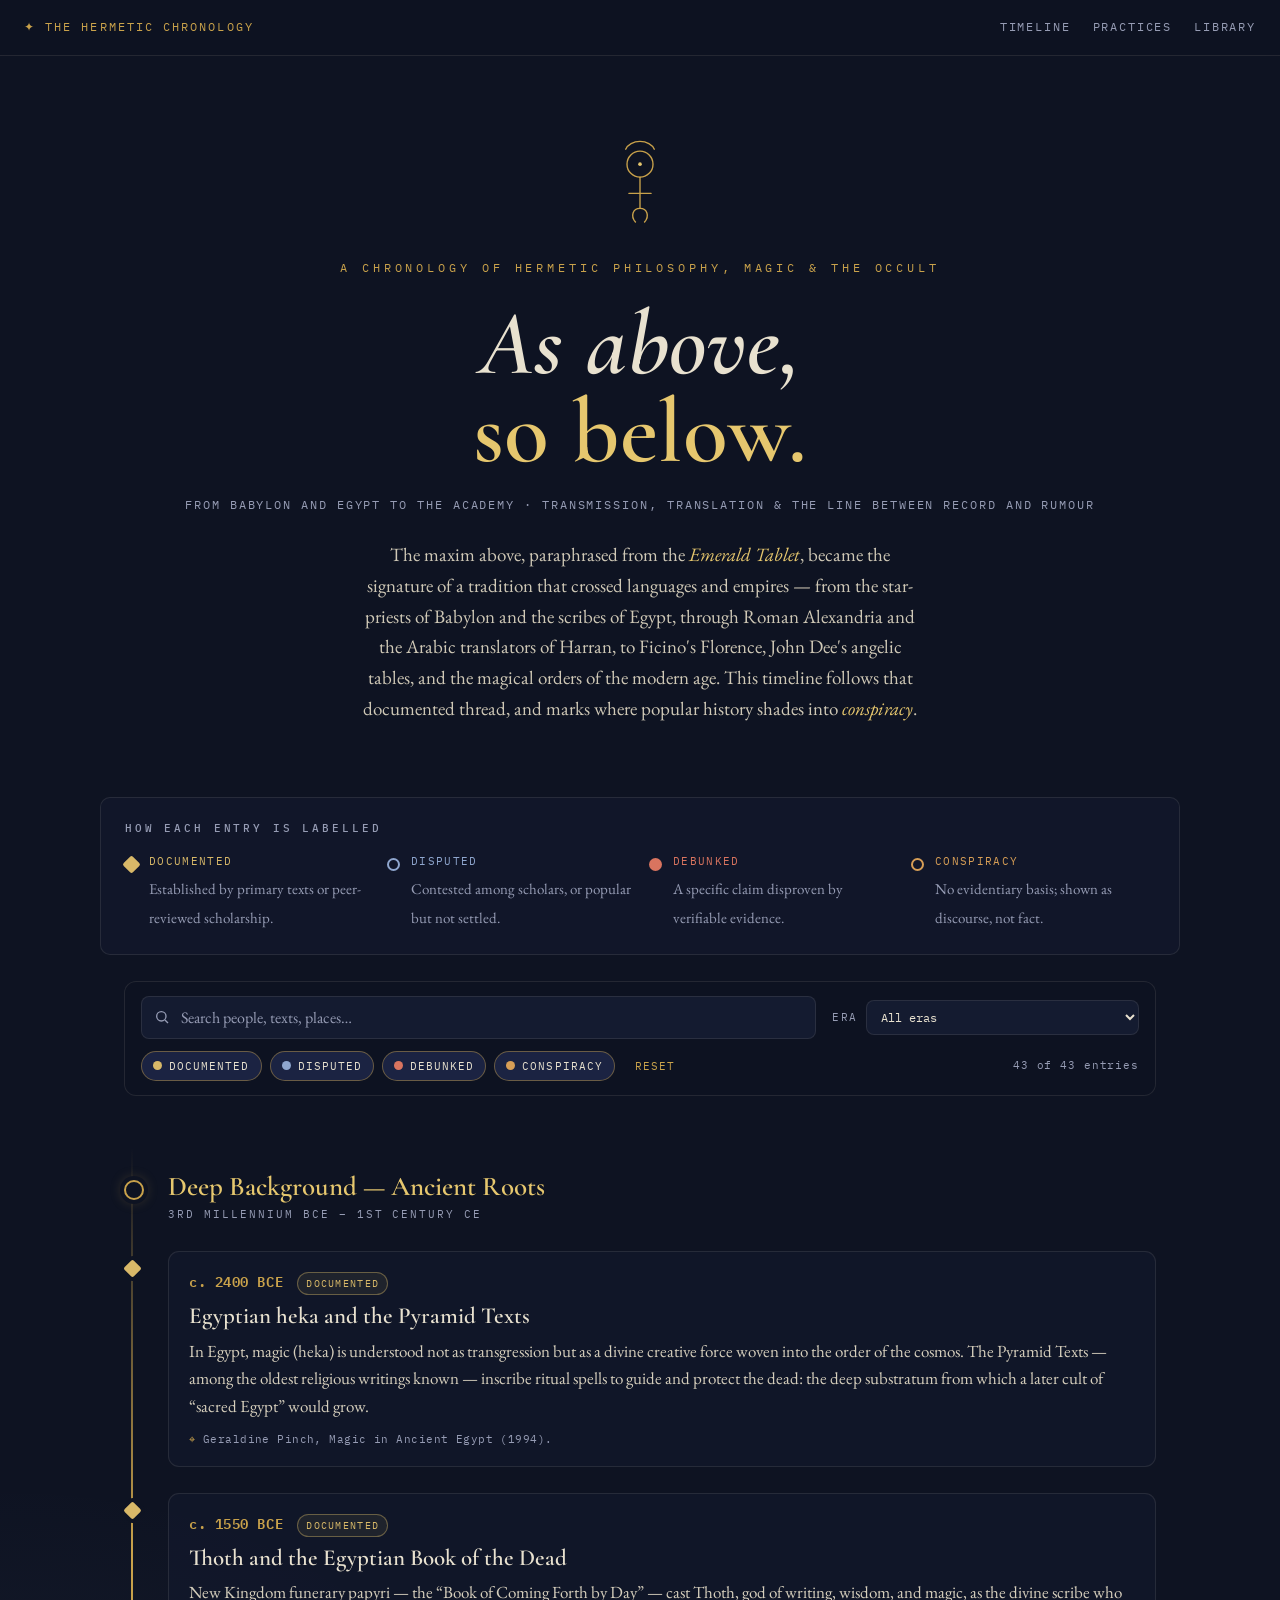
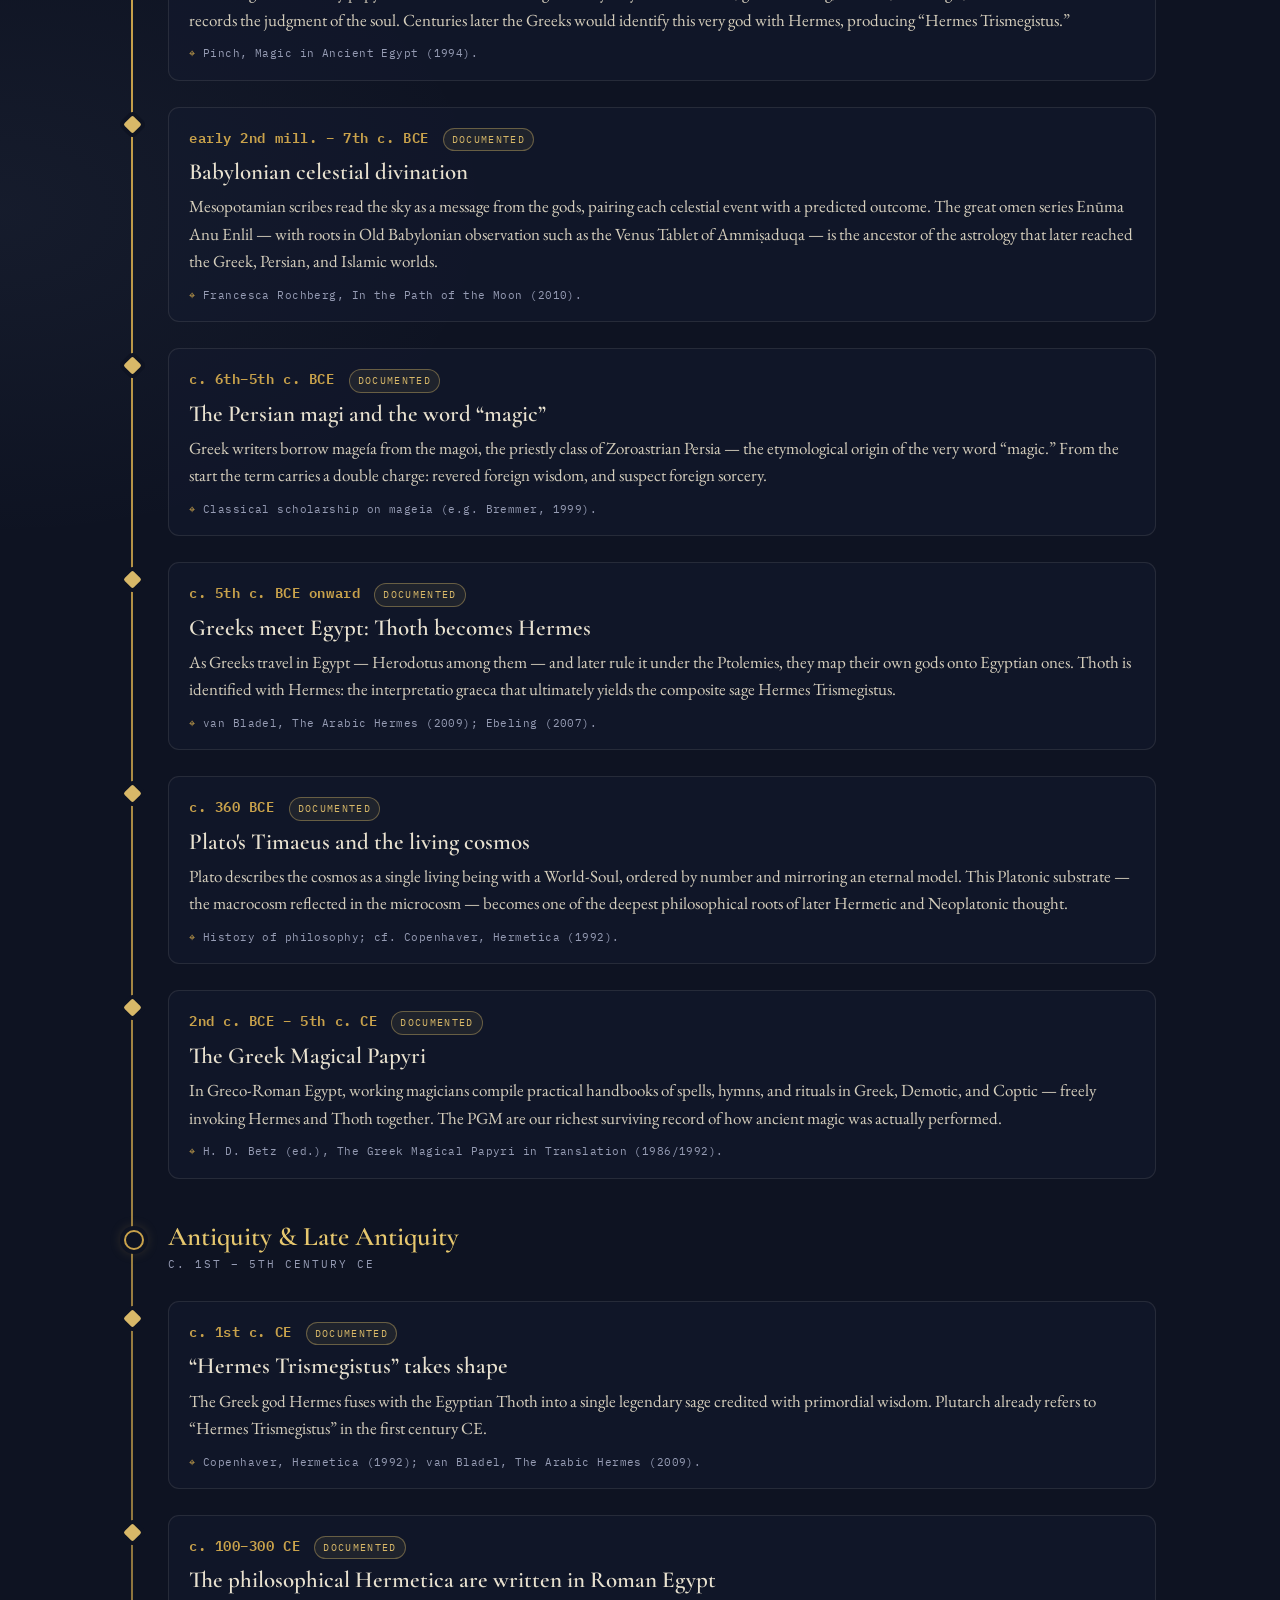
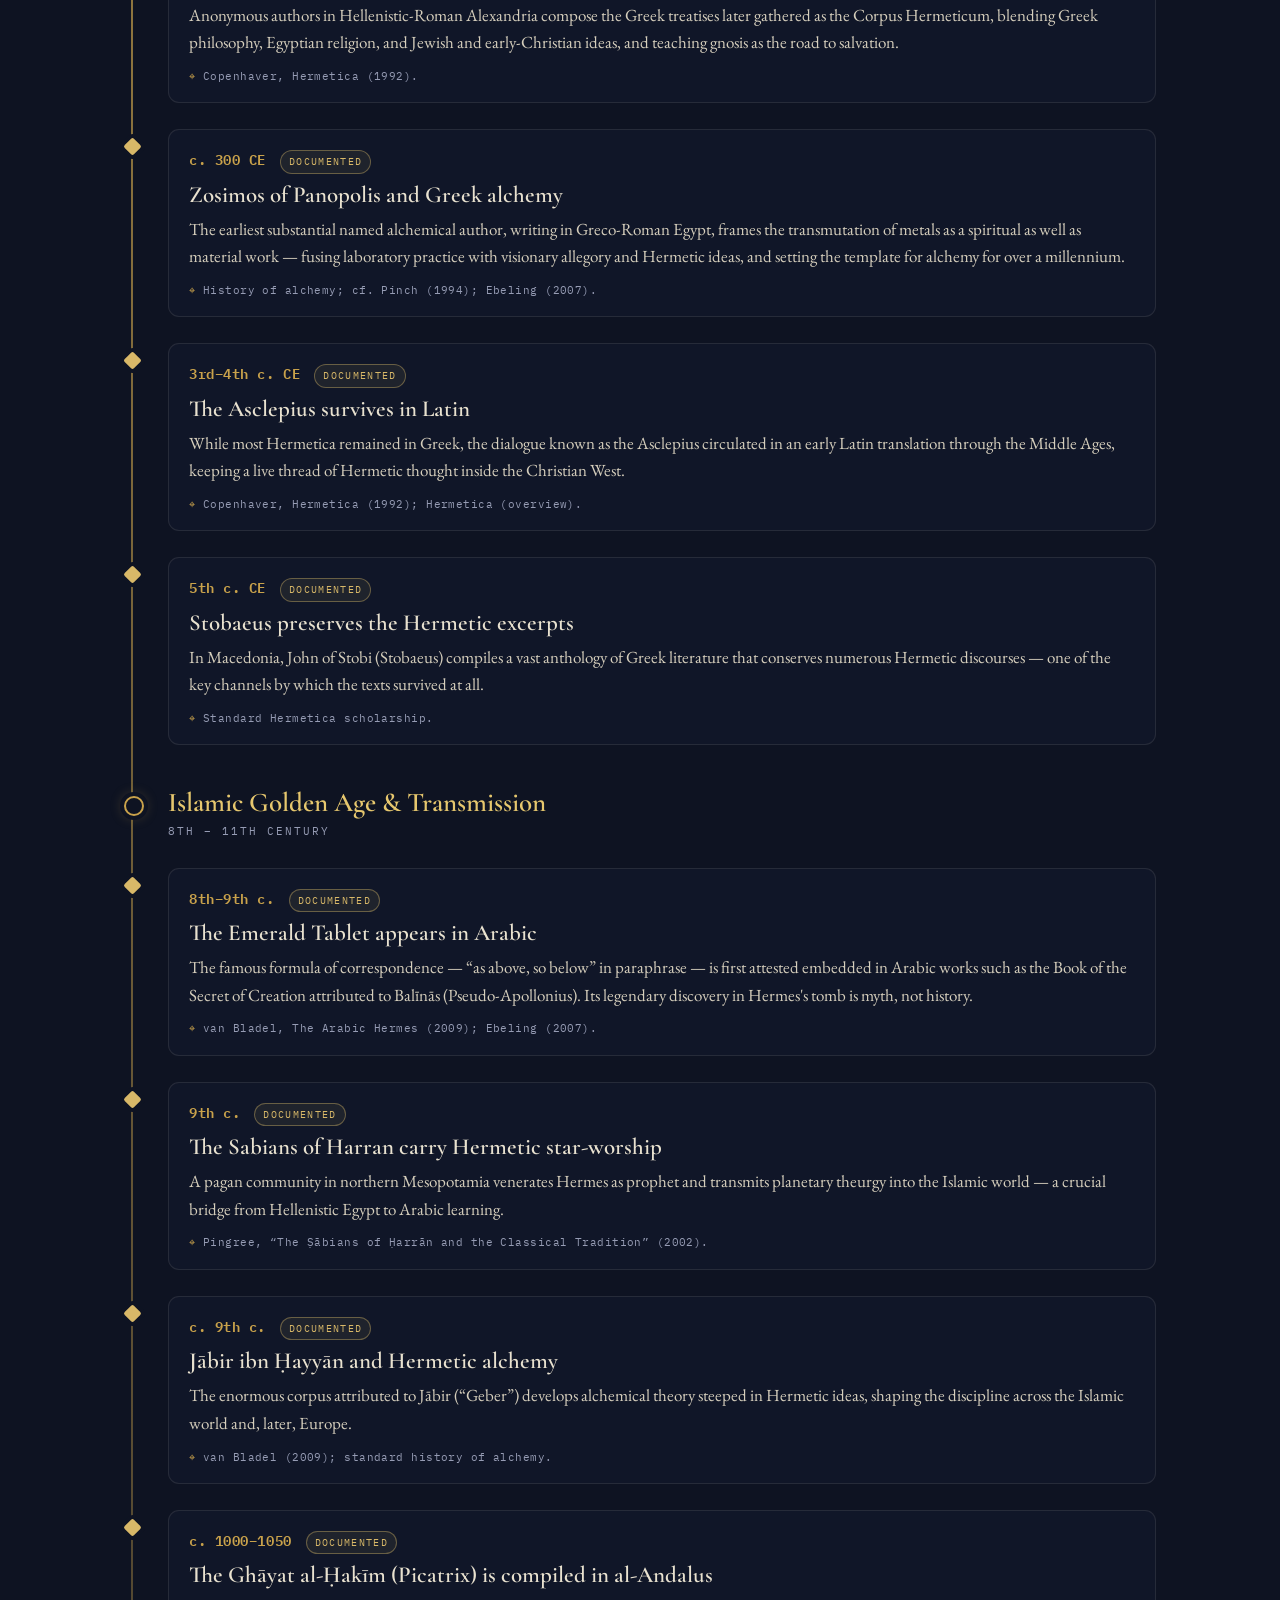
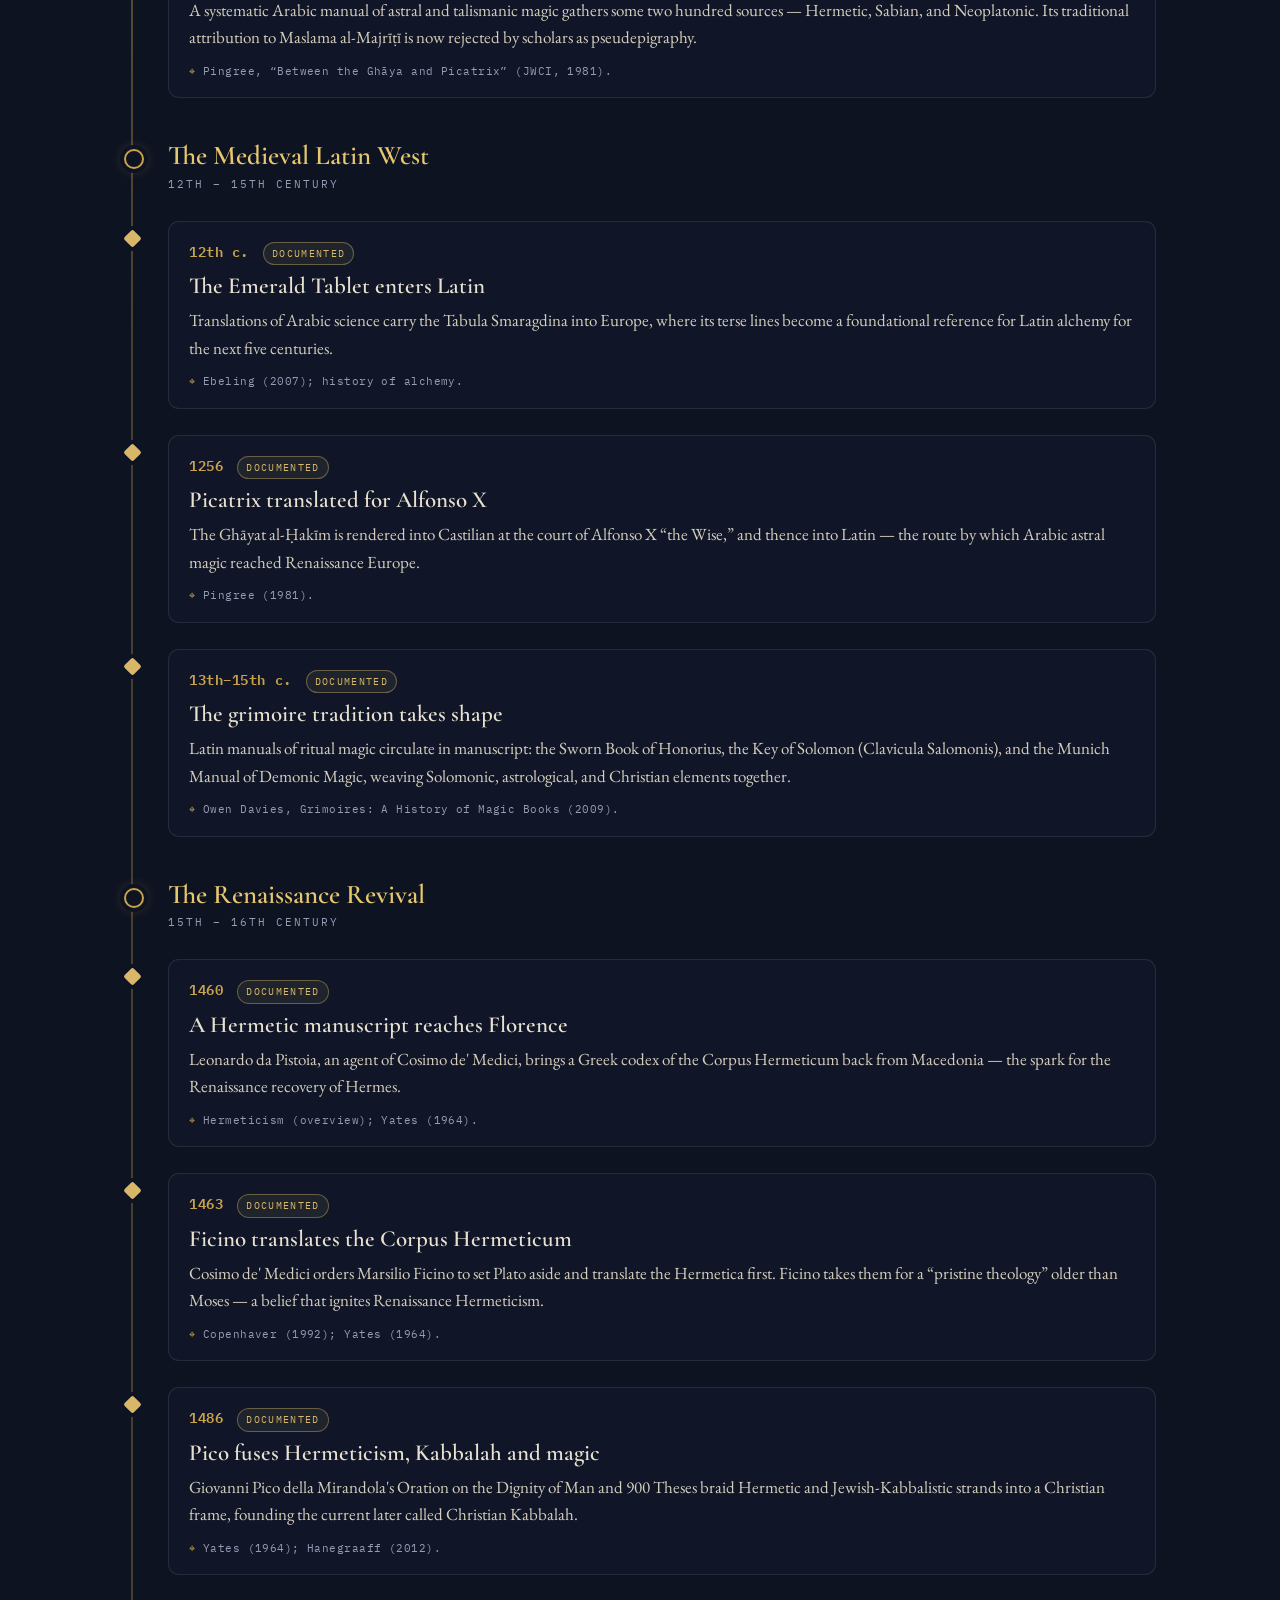
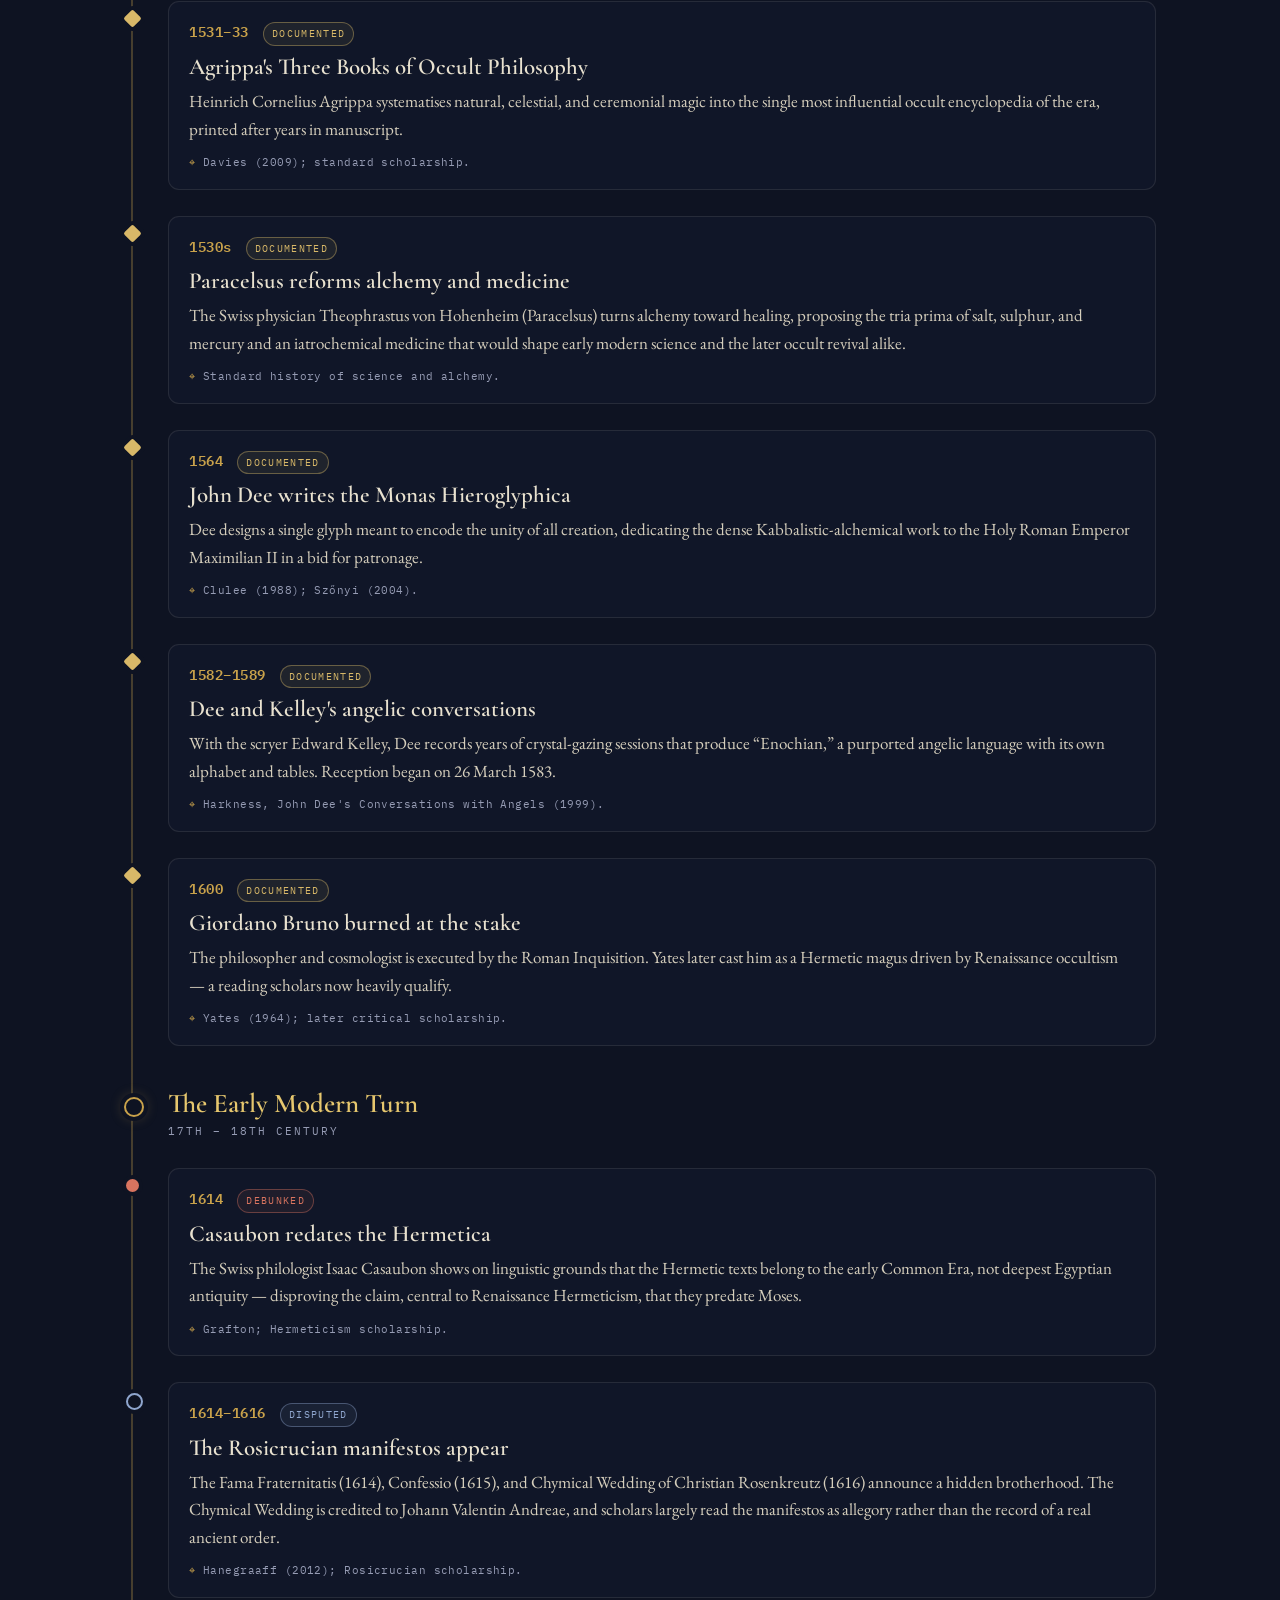
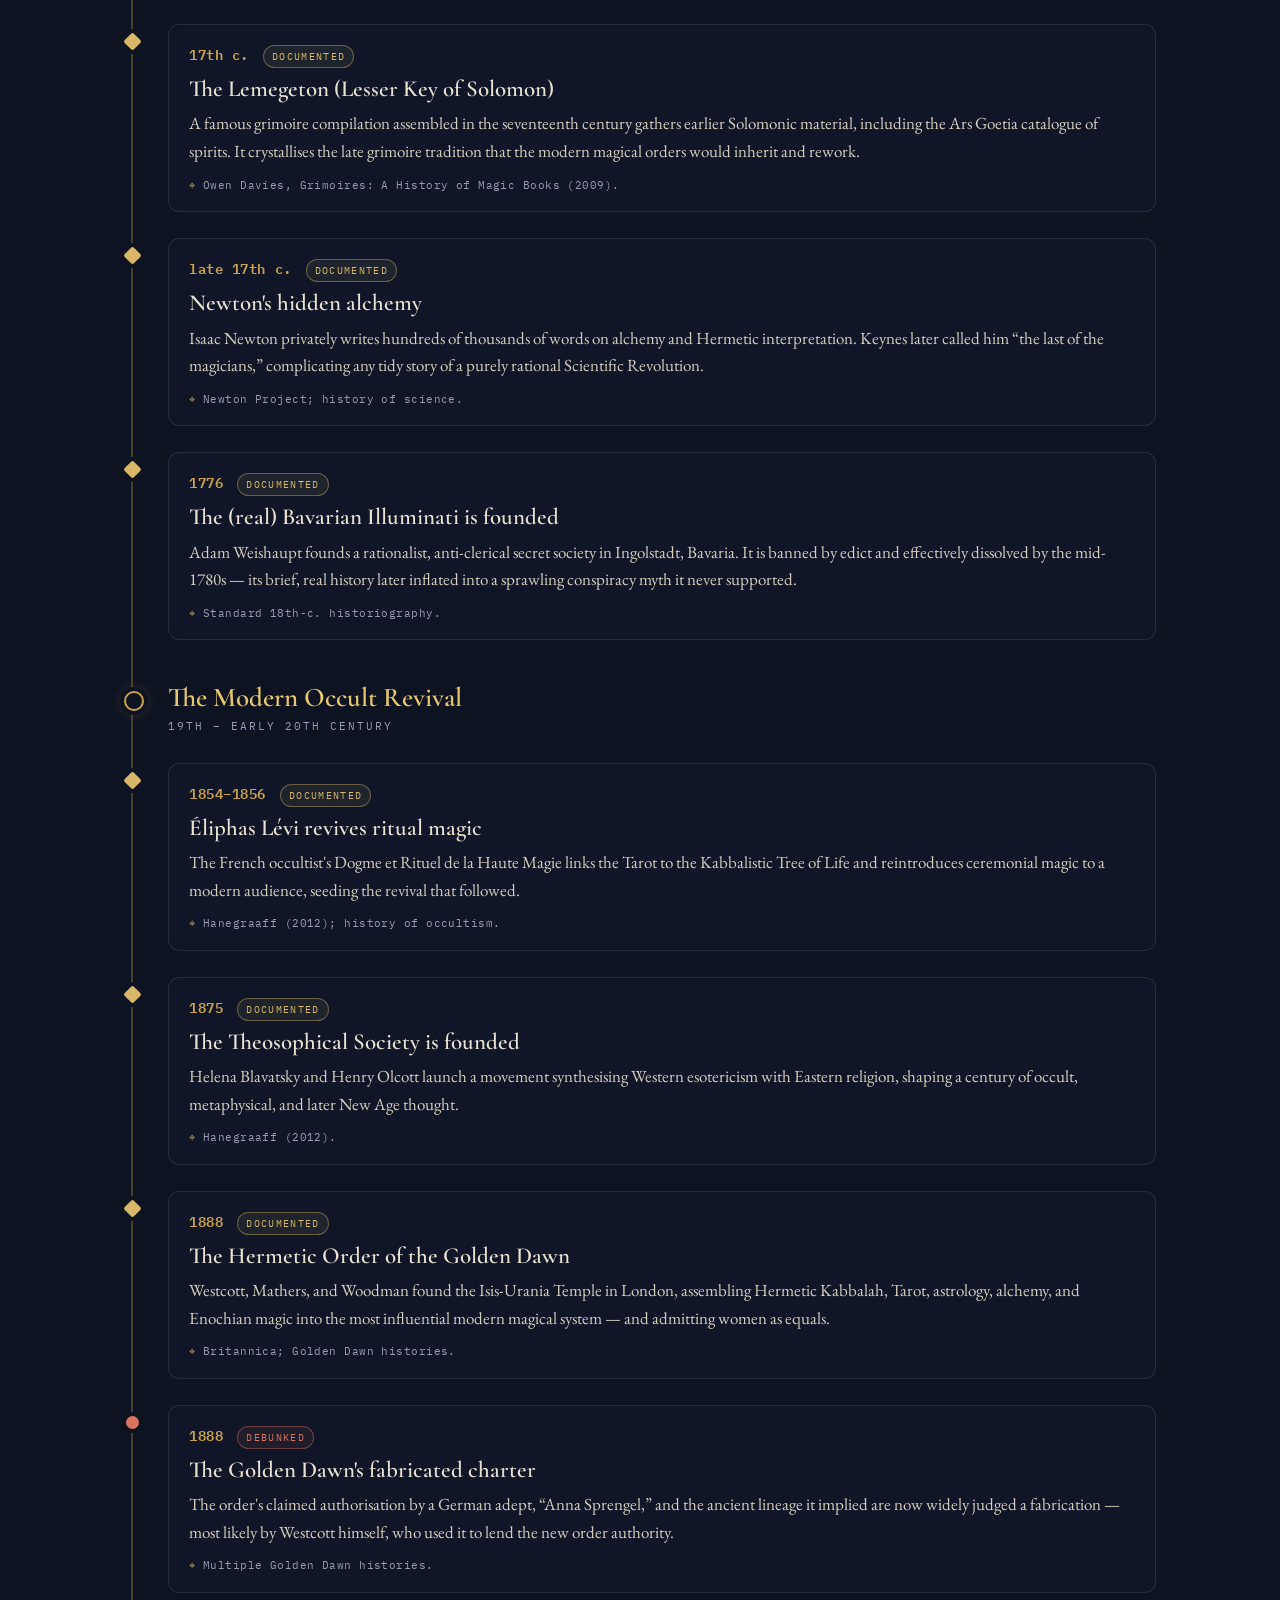
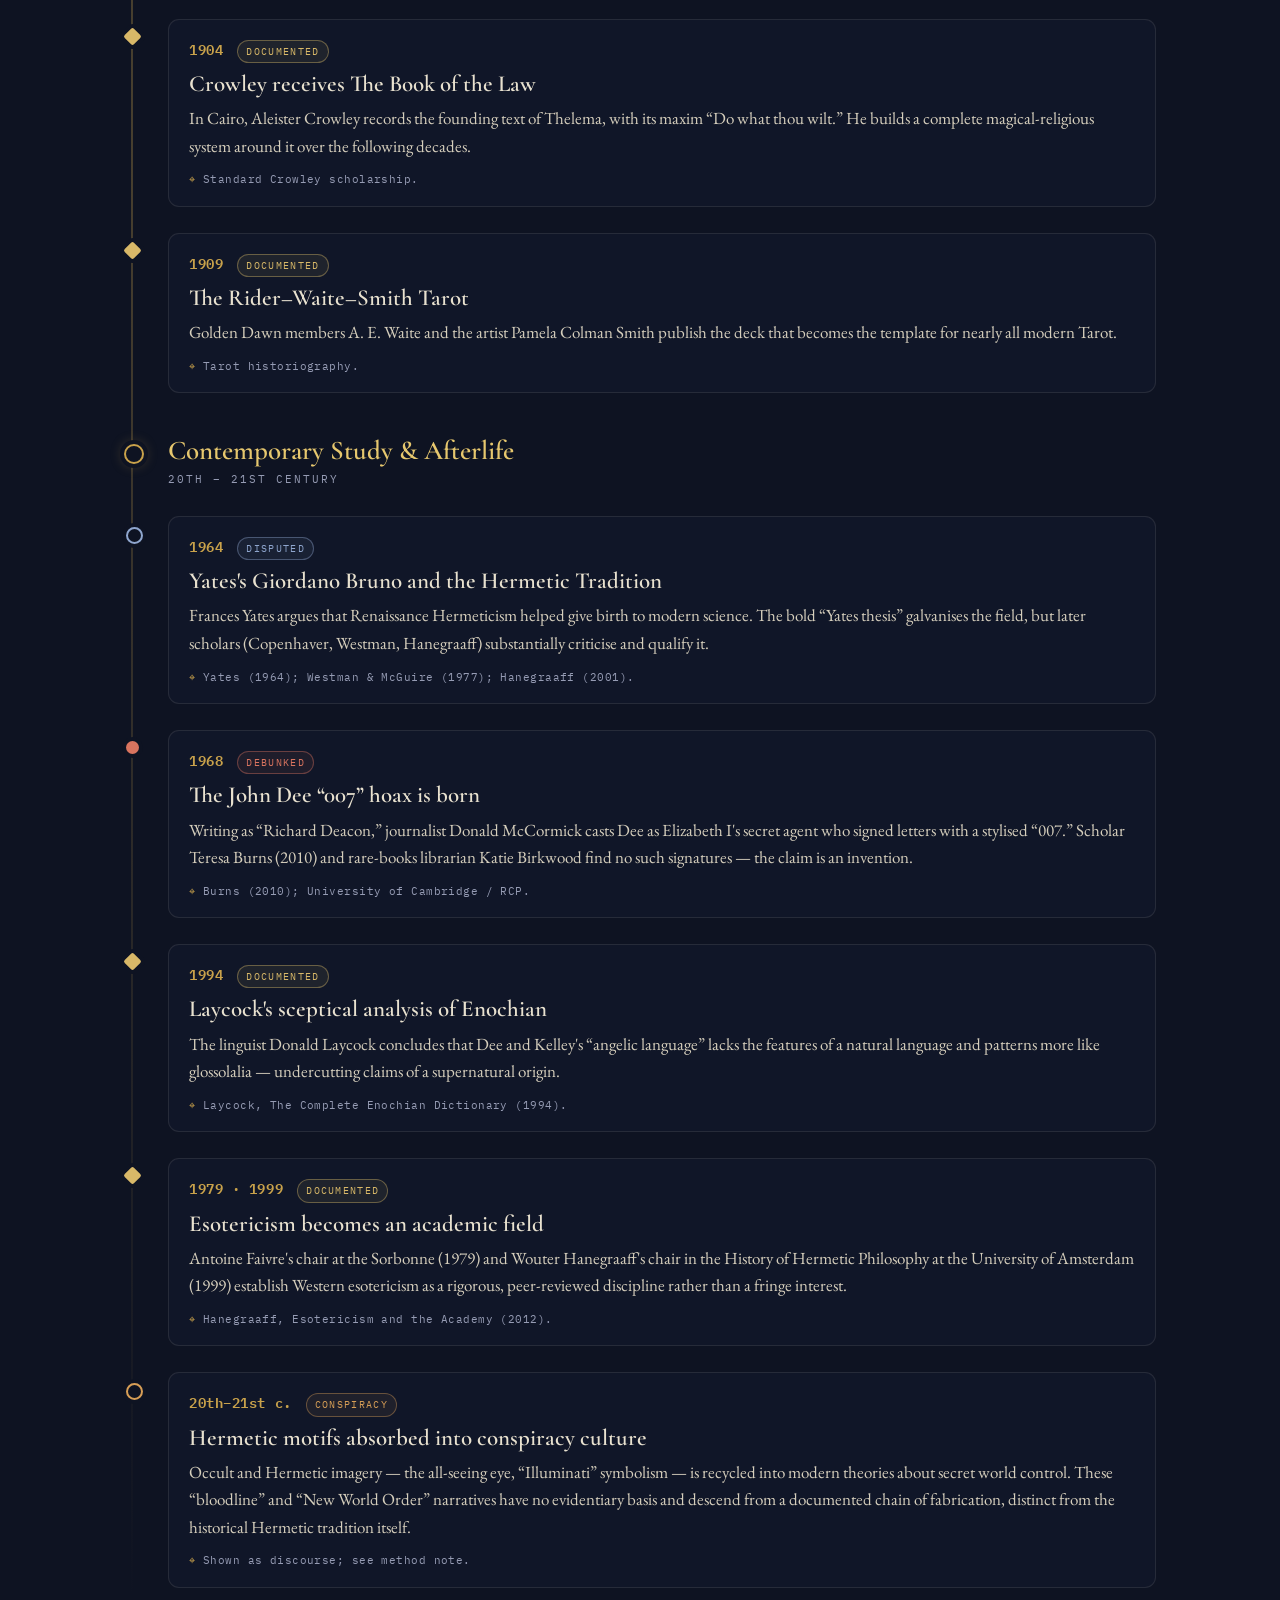
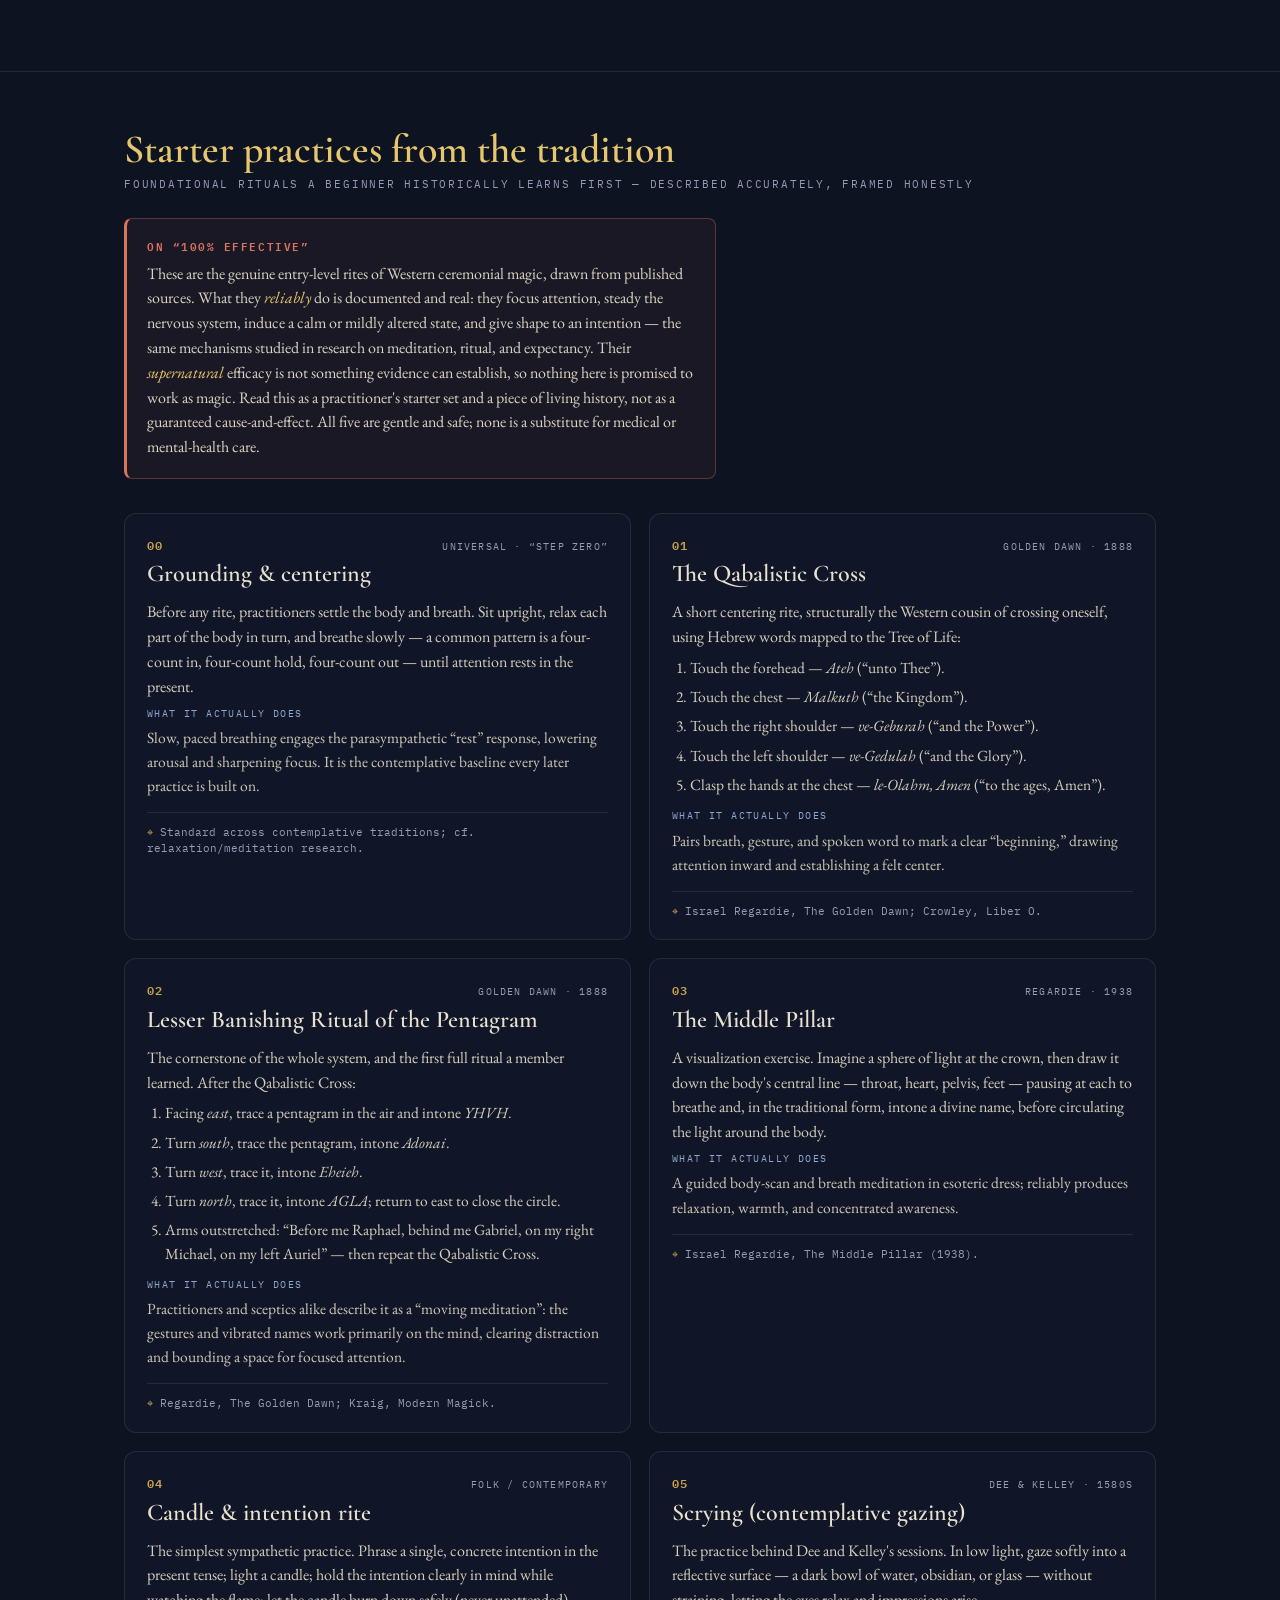
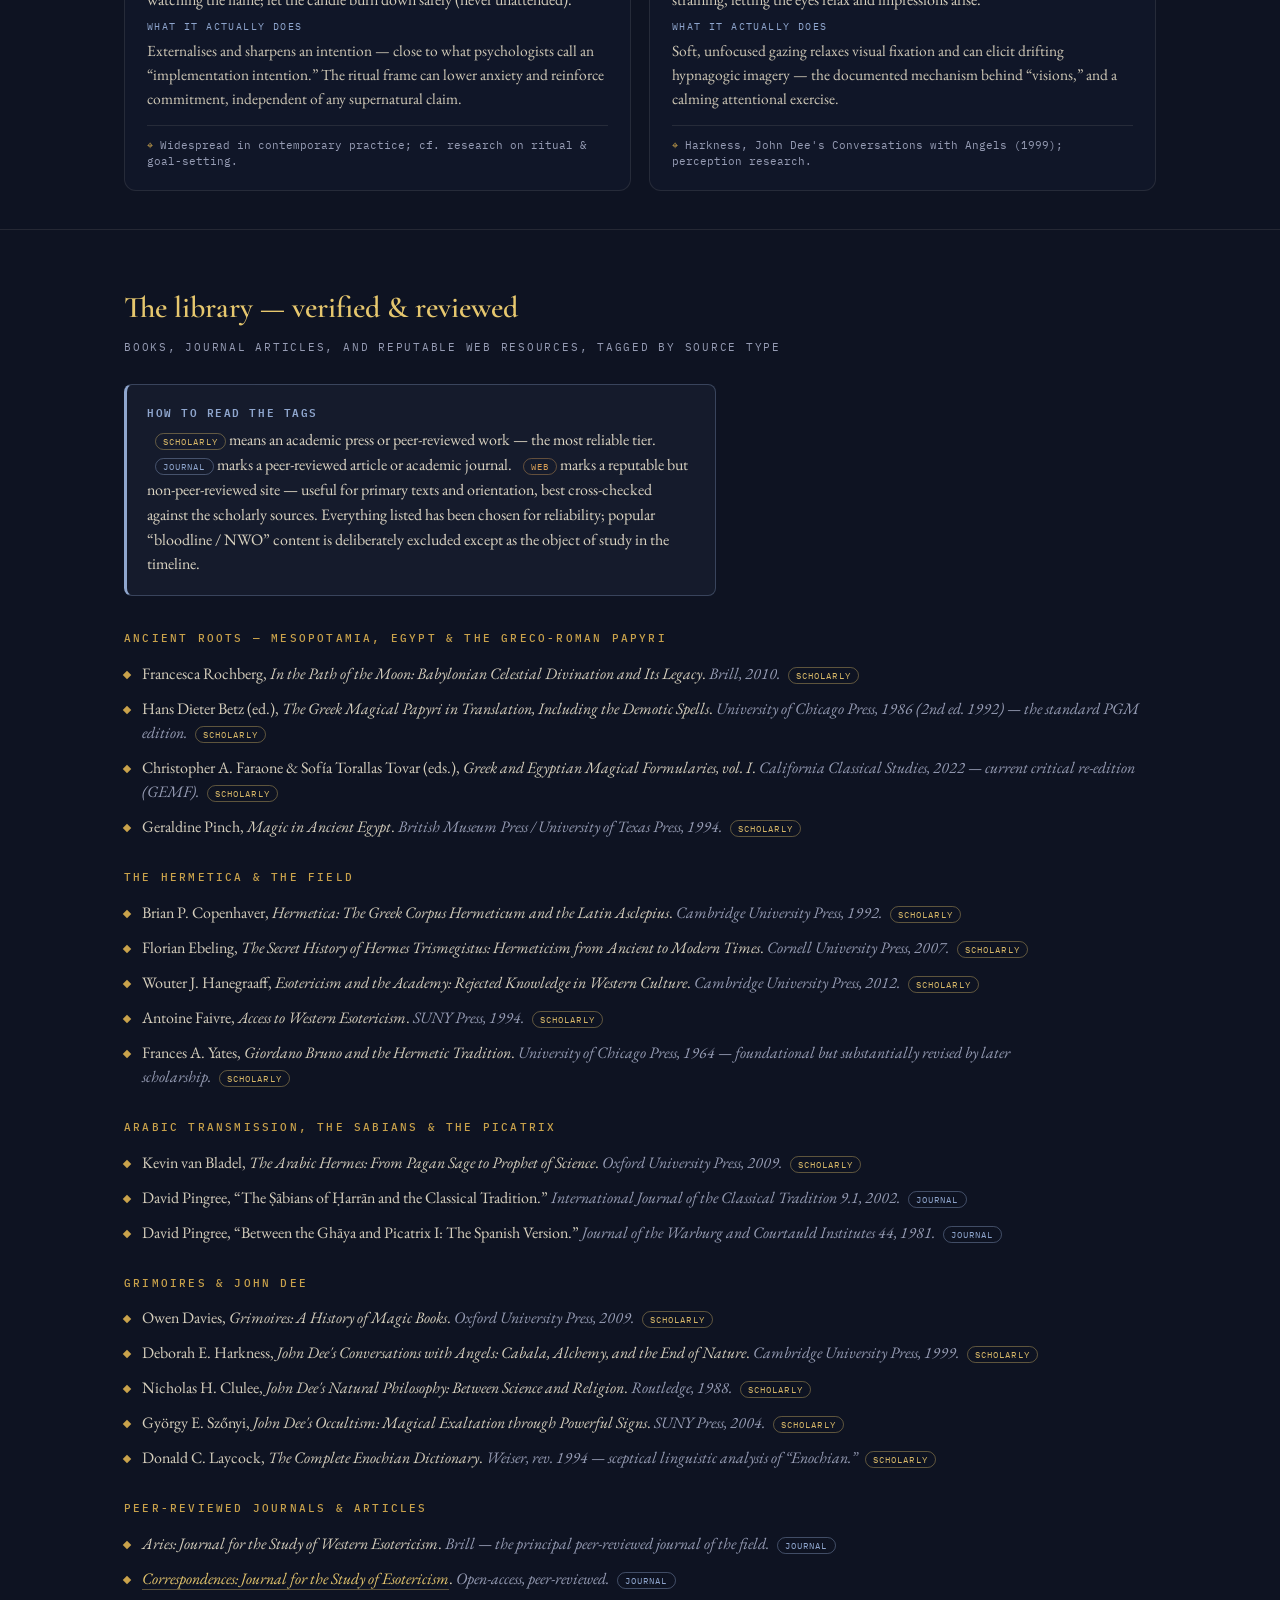
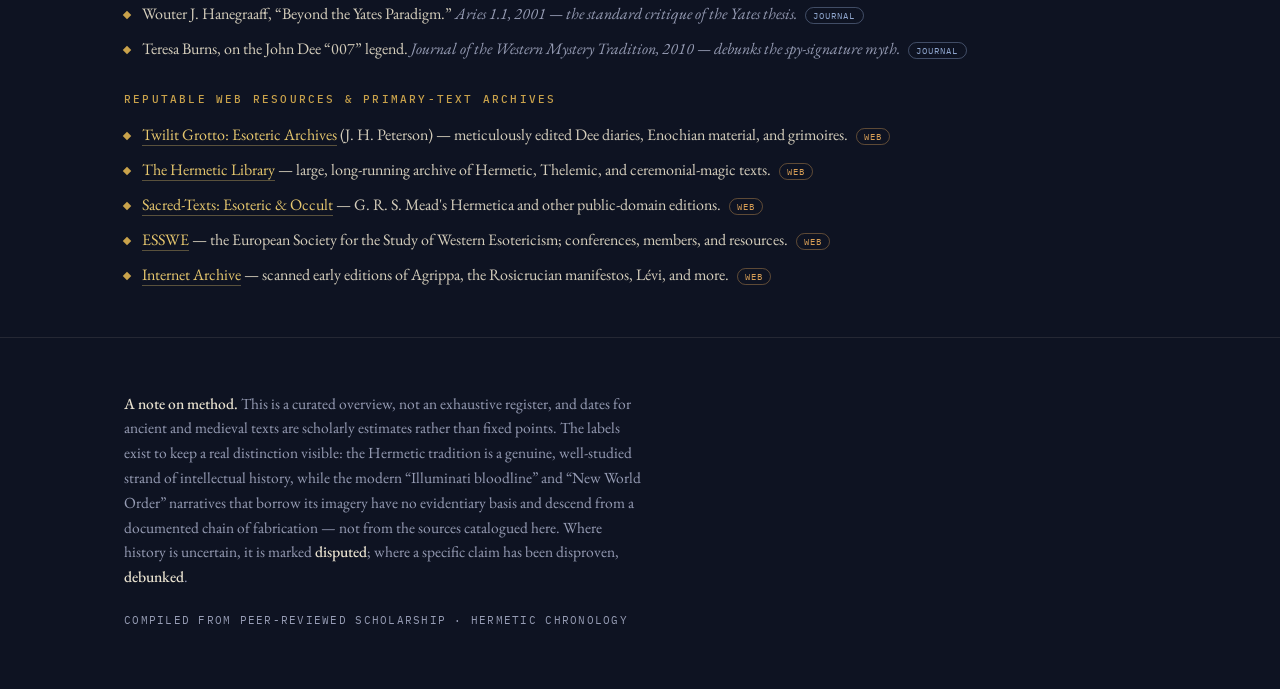
==== index.html @ 6d102859 "Add files via upload" ====
<!DOCTYPE html>
<html lang="en">
<head>
<meta charset="UTF-8" />
<meta name="viewport" content="width=device-width, initial-scale=1.0" />
<title>As Above, So Below — A Chronology of Hermetic Philosophy, Magic &amp; the Occult</title>
<meta name="description" content="A sourced timeline tracing Hermetic philosophy and magic from the Hellenistic Hermetica through Arabic transmission, Renaissance translation, John Dee, the grimoire tradition, and the modern occult revival — with documented history and conspiracy claims clearly labelled." />
<link rel="preconnect" href="https://fonts.googleapis.com" />
<link rel="preconnect" href="https://fonts.gstatic.com" crossorigin />
<link href="https://fonts.googleapis.com/css2?family=Cormorant+Garamond:ital,wght@0,400;0,500;0,600;0,700;1,400;1,500&family=EB+Garamond:ital,wght@0,400;0,500;1,400&family=IBM+Plex+Mono:wght@400;500;600&display=swap" rel="stylesheet" />
<style>
  :root{
    --ink:#0E1322;
    --ink-2:#141B30;
    --ink-3:#1B2342;
    --gold:#C9A24B;
    --gold-bright:#E6C76E;
    --parch:#E8E1CF;
    --muted:#969CB4;
    --line:rgba(201,162,75,.30);
    --rule:rgba(232,225,207,.10);
    /* epistemic status colours */
    --st-doc:#D8B868;   /* documented  — gold */
    --st-disp:#8FA6CE;  /* disputed    — slate blue */
    --st-deb:#D9745F;   /* debunked    — rubric red */
    --st-con:#D79E56;   /* conspiracy  — amber/ember */
    --maxw:1080px;
    --serif:"EB Garamond",Georgia,"Times New Roman",serif;
    --display:"Cormorant Garamond",Georgia,serif;
    --mono:"IBM Plex Mono",ui-monospace,"SF Mono",Menlo,monospace;
  }

  *{box-sizing:border-box;}
  html{scroll-behavior:smooth;}
  body{
    margin:0;
    background:
      radial-gradient(1200px 700px at 78% -8%, rgba(201,162,75,.07), transparent 60%),
      radial-gradient(900px 600px at 0% 12%, rgba(143,166,206,.06), transparent 55%),
      var(--ink);
    color:var(--parch);
    font-family:var(--serif);
    font-size:18px;
    line-height:1.62;
    -webkit-font-smoothing:antialiased;
  }
  a{color:var(--gold-bright);text-decoration:none;border-bottom:1px solid rgba(230,199,110,.35);}
  a:hover{border-bottom-color:var(--gold-bright);}
  :focus-visible{outline:2px solid var(--gold-bright);outline-offset:3px;border-radius:2px;}

  .wrap{max-width:var(--maxw);margin:0 auto;padding:0 24px;}

  /* ---------- top bar ---------- */
  .topbar{
    display:flex;justify-content:space-between;align-items:center;gap:16px;
    padding:18px 24px;border-bottom:1px solid var(--rule);
    font-family:var(--mono);font-size:11.5px;letter-spacing:.18em;text-transform:uppercase;color:var(--muted);
    position:sticky;top:0;z-index:30;
    background:rgba(14,19,34,.82);backdrop-filter:blur(8px);
  }
  .topbar .brand{color:var(--gold);}
  .topnav{display:flex;gap:22px;}
  .topnav a{color:var(--muted);border-bottom:none;letter-spacing:.16em;transition:color .15s ease;}
  .topnav a:hover{color:var(--gold-bright);}

  /* ---------- hero ---------- */
  .hero{padding:62px 0 30px;text-align:center;}
  .emblem{width:78px;height:auto;display:block;margin:0 auto 26px;}
  .emblem path,.emblem line,.emblem circle{stroke:var(--gold);stroke-width:2.1;fill:none;stroke-linecap:round;stroke-linejoin:round;}
  .emblem .dot{fill:var(--gold-bright);stroke:none;}
  .eyebrow{
    font-family:var(--mono);font-size:11.5px;letter-spacing:.34em;text-transform:uppercase;
    color:var(--gold);margin-bottom:22px;
  }
  .maxim{
    font-family:var(--display);font-weight:600;font-style:italic;
    font-size:clamp(44px,9vw,92px);line-height:.96;letter-spacing:.005em;
    margin:0 0 8px;color:var(--parch);
  }
  .maxim .b{display:block;color:var(--gold-bright);font-style:normal;}
  .hero-sub{
    font-family:var(--mono);font-size:12px;letter-spacing:.16em;text-transform:uppercase;
    color:var(--muted);margin:18px 0 26px;
  }
  .lede{max-width:62ch;margin:0 auto;color:#CFC8B6;font-size:19px;}
  .lede em{color:var(--gold-bright);font-style:italic;}

  /* ---------- legend ---------- */
  .legend{
    max-width:var(--maxw);margin:42px auto 0;padding:22px 24px;
    border:1px solid var(--rule);border-radius:10px;background:rgba(20,27,48,.5);
  }
  .legend h2{
    font-family:var(--mono);font-size:11px;letter-spacing:.26em;text-transform:uppercase;
    color:var(--muted);margin:0 0 16px;font-weight:500;
  }
  .legend-grid{display:grid;grid-template-columns:repeat(4,1fr);gap:18px;}
  .leg-item{display:flex;gap:11px;align-items:flex-start;}
  .leg-mark{width:13px;height:13px;border-radius:50%;flex:0 0 auto;margin-top:5px;}
  .leg-mark.doc{background:var(--st-doc);transform:rotate(45deg);border-radius:2px;}
  .leg-mark.disp{background:transparent;border:2px solid var(--st-disp);}
  .leg-mark.deb{background:var(--st-deb);}
  .leg-mark.con{background:transparent;border:2px solid var(--st-con);position:relative;}
  .leg-name{font-family:var(--mono);font-size:11px;letter-spacing:.12em;text-transform:uppercase;display:block;margin-bottom:2px;}
  .leg-name.doc{color:var(--st-doc);}
  .leg-name.disp{color:var(--st-disp);}
  .leg-name.deb{color:var(--st-deb);}
  .leg-name.con{color:var(--st-con);}
  .leg-desc{font-size:15px;color:var(--muted);line-height:1.45;}

  /* ---------- controls ---------- */
  .controls{
    max-width:var(--maxw);margin:26px auto 0;padding:0 24px;
    display:flex;flex-wrap:wrap;gap:14px 20px;align-items:center;
    position:sticky;top:55px;z-index:20;
  }
  .controls-inner{
    width:100%;display:flex;flex-wrap:wrap;gap:12px 16px;align-items:center;
    background:rgba(14,19,34,.9);backdrop-filter:blur(8px);
    border:1px solid var(--rule);border-radius:12px;padding:14px 16px;
  }
  .search{
    flex:1 1 240px;display:flex;align-items:center;gap:9px;
    background:var(--ink-2);border:1px solid var(--rule);border-radius:8px;padding:9px 12px;
  }
  .search svg{flex:0 0 auto;stroke:var(--muted);}
  .search input{
    flex:1;background:transparent;border:none;color:var(--parch);
    font-family:var(--serif);font-size:16px;outline:none;
  }
  .search input::placeholder{color:var(--muted);}
  .field{display:flex;align-items:center;gap:8px;}
  .field label{font-family:var(--mono);font-size:10.5px;letter-spacing:.16em;text-transform:uppercase;color:var(--muted);}
  select{
    font-family:var(--mono);font-size:12px;color:var(--parch);background:var(--ink-2);
    border:1px solid var(--rule);border-radius:8px;padding:8px 10px;cursor:pointer;
  }
  .chips{display:flex;flex-wrap:wrap;gap:8px;}
  .chip{
    font-family:var(--mono);font-size:10.5px;letter-spacing:.1em;text-transform:uppercase;
    background:var(--ink-2);border:1px solid var(--rule);color:var(--muted);
    padding:7px 11px;border-radius:999px;cursor:pointer;transition:all .15s ease;
    display:inline-flex;align-items:center;gap:7px;
  }
  .chip .swatch{width:9px;height:9px;border-radius:50%;}
  .chip[data-k="documented"] .swatch{background:var(--st-doc);}
  .chip[data-k="disputed"] .swatch{background:var(--st-disp);}
  .chip[data-k="debunked"] .swatch{background:var(--st-deb);}
  .chip[data-k="conspiracy"] .swatch{background:var(--st-con);}
  .chip.off{opacity:.4;}
  .chip[aria-pressed="true"]{border-color:rgba(201,162,75,.45);color:var(--parch);background:var(--ink-3);}
  .reset{
    font-family:var(--mono);font-size:11px;letter-spacing:.1em;text-transform:uppercase;
    color:var(--gold);background:none;border:none;cursor:pointer;padding:6px 4px;
  }
  .reset:hover{color:var(--gold-bright);}
  .count{font-family:var(--mono);font-size:11px;letter-spacing:.08em;color:var(--muted);margin-left:auto;}

  /* ---------- timeline ---------- */
  .timeline{position:relative;max-width:var(--maxw);margin:38px auto 0;padding:8px 24px 40px;}
  .tl-inner{position:relative;}
  .tl-inner::before{
    content:"";position:absolute;left:7px;top:6px;bottom:0;width:2px;
    background:linear-gradient(180deg,transparent,var(--gold) 4%,var(--line) 40%,var(--line) 86%,transparent);
  }

  .era{position:relative;padding:30px 0 14px 44px;}
  .era::before{
    content:"";position:absolute;left:0;top:38px;width:16px;height:16px;border-radius:50%;
    background:var(--ink);border:2px solid var(--gold);box-shadow:0 0 0 4px var(--ink),0 0 14px rgba(201,162,75,.4);
  }
  .era-name{font-family:var(--display);font-weight:600;font-size:27px;color:var(--gold-bright);line-height:1.1;margin:0;}
  .era-range{font-family:var(--mono);font-size:11px;letter-spacing:.18em;text-transform:uppercase;color:var(--muted);margin-top:5px;}

  .entry{position:relative;padding:13px 0 13px 44px;}
  .entry::before{
    content:"";position:absolute;left:2px;top:24px;width:13px;height:13px;border-radius:50%;
    background:var(--muted);box-shadow:0 0 0 4px var(--ink);transition:transform .18s ease;
  }
  .entry[data-k="documented"]::before{background:var(--st-doc);transform:rotate(45deg);border-radius:2px;left:2px;}
  .entry[data-k="disputed"]::before{background:var(--ink);border:2px solid var(--st-disp);}
  .entry[data-k="debunked"]::before{background:var(--st-deb);}
  .entry[data-k="conspiracy"]::before{background:var(--ink);border:2px solid var(--st-con);}
  .entry:hover::before{transform:scale(1.35);}
  .entry[data-k="documented"]:hover::before{transform:rotate(45deg) scale(1.3);}

  .card{
    border:1px solid var(--rule);border-radius:11px;background:rgba(20,27,48,.46);
    padding:18px 20px;transition:border-color .2s ease,background .2s ease,transform .2s ease;
  }
  .entry:hover .card{border-color:rgba(201,162,75,.34);background:rgba(27,35,66,.6);}
  .card-head{display:flex;align-items:baseline;gap:14px;flex-wrap:wrap;margin-bottom:8px;}
  .yr{font-family:var(--mono);font-weight:600;font-size:14px;letter-spacing:.04em;color:var(--gold);white-space:nowrap;}
  .tag{
    font-family:var(--mono);font-size:9.5px;letter-spacing:.14em;text-transform:uppercase;
    padding:3px 8px;border-radius:999px;border:1px solid;
  }
  .tag.doc{color:var(--st-doc);border-color:rgba(216,184,104,.4);background:rgba(216,184,104,.08);}
  .tag.disp{color:var(--st-disp);border-color:rgba(143,166,206,.4);background:rgba(143,166,206,.08);}
  .tag.deb{color:var(--st-deb);border-color:rgba(217,116,95,.4);background:rgba(217,116,95,.08);}
  .tag.con{color:var(--st-con);border-color:rgba(215,158,86,.4);background:rgba(215,158,86,.08);}
  .card h3{font-family:var(--display);font-weight:600;font-size:23px;line-height:1.18;margin:0 0 7px;color:var(--parch);}
  .card p{margin:0 0 11px;font-size:17px;color:#D5CEBC;}
  .src{font-family:var(--mono);font-size:11px;letter-spacing:.04em;color:var(--muted);line-height:1.5;}
  .src::before{content:"⌖ ";color:var(--gold);}

  .empty{padding:46px 44px;color:var(--muted);font-size:17px;}
  .empty b{color:var(--parch);font-weight:500;}

  /* reveal animation (only when JS present & motion allowed) */
  .js .entry,.js .era{opacity:0;transform:translateY(14px);transition:opacity .55s ease,transform .55s ease;}
  .js .entry.in-view,.js .era.in-view{opacity:1;transform:none;}

  /* ---------- practices ---------- */
  .practices{border-top:1px solid var(--rule);margin-top:30px;padding:56px 0 8px;}
  .sec-head h2{font-family:var(--display);font-weight:600;font-size:clamp(30px,5vw,40px);color:var(--gold-bright);margin:0 0 6px;line-height:1.05;}
  .sec-head .sub{font-family:var(--mono);font-size:11px;letter-spacing:.16em;text-transform:uppercase;color:var(--muted);margin-bottom:24px;}
  .callout{
    border:1px solid rgba(217,116,95,.35);border-left:3px solid var(--st-deb);
    background:rgba(217,116,95,.06);border-radius:8px;padding:18px 20px;margin:0 0 34px;
    font-size:16px;color:#DAD3C1;line-height:1.55;max-width:74ch;
  }
  .callout b{font-family:var(--mono);font-size:11px;letter-spacing:.14em;text-transform:uppercase;color:var(--st-deb);display:block;margin-bottom:8px;font-weight:600;}
  .callout em{color:var(--gold-bright);font-style:italic;}
  .practice-grid{display:grid;grid-template-columns:repeat(2,1fr);gap:18px;}
  .pcard{border:1px solid var(--rule);border-radius:12px;background:rgba(20,27,48,.46);padding:22px 22px 20px;display:flex;flex-direction:column;}
  .pcard:hover{border-color:rgba(201,162,75,.3);}
  .pc-top{display:flex;align-items:baseline;gap:12px;margin-bottom:4px;}
  .pc-num{font-family:var(--mono);font-size:12px;font-weight:600;color:var(--gold);letter-spacing:.08em;}
  .pc-origin{font-family:var(--mono);font-size:10px;letter-spacing:.12em;text-transform:uppercase;color:var(--muted);margin-left:auto;text-align:right;}
  .pcard h3{font-family:var(--display);font-weight:600;font-size:24px;line-height:1.12;margin:2px 0 12px;color:var(--parch);}
  .pc-label{font-family:var(--mono);font-size:10px;letter-spacing:.16em;text-transform:uppercase;color:var(--gold);margin:14px 0 7px;}
  .pc-steps{margin:0 0 6px;padding-left:18px;}
  .pc-steps li{font-size:15.5px;color:#D5CEBC;line-height:1.5;margin-bottom:6px;}
  .pcard p{font-size:16px;color:#D5CEBC;line-height:1.55;margin:0 0 6px;}
  .pc-does{font-size:15.5px;color:#CFC8B6;line-height:1.55;margin:0;}
  .pc-does .h{color:var(--st-disp);font-family:var(--mono);font-size:10px;letter-spacing:.14em;text-transform:uppercase;display:block;margin-bottom:5px;}
  .pc-src{font-family:var(--mono);font-size:10.5px;color:var(--muted);margin-top:14px;padding-top:12px;border-top:1px solid var(--rule);line-height:1.5;}
  .pc-src::before{content:"⌖ ";color:var(--gold);}

  /* library tier tags */
  .tier{font-family:var(--mono);font-size:9px;letter-spacing:.12em;text-transform:uppercase;padding:2px 7px;border-radius:999px;border:1px solid;margin-left:8px;vertical-align:middle;white-space:nowrap;}
  .tier.sch{color:var(--st-doc);border-color:rgba(216,184,104,.4);}
  .tier.jrn{color:var(--st-disp);border-color:rgba(143,166,206,.4);}
  .tier.web{color:var(--st-con);border-color:rgba(215,158,86,.4);}

  /* ---------- references ---------- */
  .refs{border-top:1px solid var(--rule);margin-top:30px;padding:54px 0 20px;}
  .refs h2{font-family:var(--display);font-weight:600;font-size:30px;color:var(--gold-bright);margin:0 0 6px;}
  .refs .sub{font-family:var(--mono);font-size:11px;letter-spacing:.16em;text-transform:uppercase;color:var(--muted);margin-bottom:28px;}
  .ref-block{margin-bottom:30px;}
  .ref-block h3{font-family:var(--mono);font-size:11px;letter-spacing:.2em;text-transform:uppercase;color:var(--gold);margin:0 0 14px;font-weight:500;}
  .ref-list{list-style:none;margin:0;padding:0;display:grid;gap:11px;}
  .ref-list li{padding-left:18px;position:relative;font-size:16px;color:#D5CEBC;line-height:1.5;}
  .ref-list li::before{content:"";position:absolute;left:0;top:10px;width:6px;height:6px;background:var(--gold);transform:rotate(45deg);}
  .ref-list .meta{color:var(--muted);font-style:italic;}

  /* ---------- footer ---------- */
  footer{border-top:1px solid var(--rule);padding:38px 0 60px;}
  .foot-note{max-width:74ch;color:var(--muted);font-size:15.5px;line-height:1.6;}
  .foot-note strong{color:var(--parch);font-weight:500;}
  .foot-meta{font-family:var(--mono);font-size:10.5px;letter-spacing:.12em;text-transform:uppercase;color:var(--muted);margin-top:22px;}

  @media (max-width:720px){
    body{font-size:17px;}
    .legend-grid{grid-template-columns:1fr 1fr;gap:16px;}
    .controls{top:51px;}
    .count{margin-left:0;width:100%;}
    .card h3{font-size:21px;}
    .era-name{font-size:23px;}
    .practice-grid{grid-template-columns:1fr;}
    .topbar{flex-wrap:wrap;gap:10px 16px;}
    .topnav{gap:18px;}
  }
  @media (max-width:440px){
    .legend-grid{grid-template-columns:1fr;}
  }
  @media (prefers-reduced-motion:reduce){
    html{scroll-behavior:auto;}
    .js .entry,.js .era{opacity:1;transform:none;transition:none;}
    .entry:hover::before,.card{transition:none;}
  }
</style>
</head>
<body>

<div class="topbar">
  <span class="brand">✦ The Hermetic Chronology</span>
  <nav class="topnav" aria-label="Section navigation">
    <a href="#timeline-start">Timeline</a>
    <a href="#practices">Practices</a>
    <a href="#library">Library</a>
  </nav>
</div>

<header class="hero">
  <div class="wrap">
    <svg class="emblem" viewBox="0 0 120 178" role="img" aria-label="Stylised Monas Hieroglyphica emblem">
      <!-- crescent (moon) -->
      <path d="M38 48 A23 17 0 0 1 82 48" />
      <!-- sun -->
      <circle cx="60" cy="71" r="20" />
      <circle class="dot" cx="60" cy="71" r="2.8" />
      <!-- cross -->
      <line x1="60" y1="91" x2="60" y2="139" />
      <line x1="43" y1="116" x2="77" y2="116" />
      <!-- aries / horns -->
      <path d="M60 139 C 49 139 45 151 53 160" />
      <path d="M60 139 C 71 139 75 151 67 160" />
    </svg>
    <div class="eyebrow">A Chronology of Hermetic Philosophy, Magic &amp; the Occult</div>
    <h1 class="maxim">As above,<span class="b">so below.</span></h1>
    <div class="hero-sub">From Babylon and Egypt to the academy · transmission, translation &amp; the line between record and rumour</div>
    <p class="lede">
      The maxim above, paraphrased from the <em>Emerald Tablet</em>, became the signature of a tradition that crossed
      languages and empires — from the star-priests of Babylon and the scribes of Egypt, through Roman Alexandria and the
      Arabic translators of Harran, to Ficino's Florence, John Dee's angelic tables, and the magical orders of the modern
      age. This timeline follows that documented thread, and marks where popular history shades into <em>conspiracy</em>.
    </p>
  </div>
</header>

<section class="legend" aria-label="How claims are labelled">
  <h2>How each entry is labelled</h2>
  <div class="legend-grid">
    <div class="leg-item"><span class="leg-mark doc"></span><span><span class="leg-name doc">Documented</span><span class="leg-desc">Established by primary texts or peer-reviewed scholarship.</span></span></div>
    <div class="leg-item"><span class="leg-mark disp"></span><span><span class="leg-name disp">Disputed</span><span class="leg-desc">Contested among scholars, or popular but not settled.</span></span></div>
    <div class="leg-item"><span class="leg-mark deb"></span><span><span class="leg-name deb">Debunked</span><span class="leg-desc">A specific claim disproven by verifiable evidence.</span></span></div>
    <div class="leg-item"><span class="leg-mark con"></span><span><span class="leg-name con">Conspiracy</span><span class="leg-desc">No evidentiary basis; shown as discourse, not fact.</span></span></div>
  </div>
</section>

<div class="controls">
  <div class="controls-inner">
    <div class="search">
      <svg width="16" height="16" viewBox="0 0 24 24" fill="none" stroke-width="2"><circle cx="11" cy="11" r="7"/><line x1="21" y1="21" x2="16.5" y2="16.5"/></svg>
      <input id="q" type="search" placeholder="Search people, texts, places…" aria-label="Search entries" />
    </div>
    <div class="field">
      <label for="era">Era</label>
      <select id="era" aria-label="Filter by era"><option value="all">All eras</option></select>
    </div>
    <div class="chips" id="chips" role="group" aria-label="Filter by status">
      <button class="chip" data-k="documented" aria-pressed="true"><span class="swatch"></span>Documented</button>
      <button class="chip" data-k="disputed" aria-pressed="true"><span class="swatch"></span>Disputed</button>
      <button class="chip" data-k="debunked" aria-pressed="true"><span class="swatch"></span>Debunked</button>
      <button class="chip" data-k="conspiracy" aria-pressed="true"><span class="swatch"></span>Conspiracy</button>
    </div>
    <button class="reset" id="reset">Reset</button>
    <span class="count" id="count"></span>
  </div>
</div>

<main class="timeline" id="timeline-start">
  <div class="tl-inner" id="tl"></div>
</main>

<section class="practices" id="practices">
  <div class="wrap">
    <div class="sec-head">
      <h2>Starter practices from the tradition</h2>
      <div class="sub">Foundational rituals a beginner historically learns first — described accurately, framed honestly</div>
    </div>

    <div class="callout">
      <b>On “100% effective”</b>
      These are the genuine entry-level rites of Western ceremonial magic, drawn from published sources. What they
      <em>reliably</em> do is documented and real: they focus attention, steady the nervous system, induce a calm or
      mildly altered state, and give shape to an intention — the same mechanisms studied in research on meditation,
      ritual, and expectancy. Their <em>supernatural</em> efficacy is not something evidence can establish, so nothing
      here is promised to work as magic. Read this as a practitioner's starter set and a piece of living history, not as
      a guaranteed cause-and-effect. All five are gentle and safe; none is a substitute for medical or mental-health care.
    </div>

    <div class="practice-grid">

      <div class="pcard">
        <div class="pc-top"><span class="pc-num">00</span><span class="pc-origin">Universal · “step zero”</span></div>
        <h3>Grounding &amp; centering</h3>
        <p>Before any rite, practitioners settle the body and breath. Sit upright, relax each part of the body in turn,
        and breathe slowly — a common pattern is a four-count in, four-count hold, four-count out — until attention
        rests in the present.</p>
        <div class="pc-does"><span class="h">What it actually does</span>Slow, paced breathing engages the
        parasympathetic “rest” response, lowering arousal and sharpening focus. It is the contemplative baseline every
        later practice is built on.</div>
        <div class="pc-src">Standard across contemplative traditions; cf. relaxation/meditation research.</div>
      </div>

      <div class="pcard">
        <div class="pc-top"><span class="pc-num">01</span><span class="pc-origin">Golden Dawn · 1888</span></div>
        <h3>The Qabalistic Cross</h3>
        <p>A short centering rite, structurally the Western cousin of crossing oneself, using Hebrew words mapped to the
        Tree of Life:</p>
        <ol class="pc-steps">
          <li>Touch the forehead — <em>Ateh</em> (“unto Thee”).</li>
          <li>Touch the chest — <em>Malkuth</em> (“the Kingdom”).</li>
          <li>Touch the right shoulder — <em>ve-Geburah</em> (“and the Power”).</li>
          <li>Touch the left shoulder — <em>ve-Gedulah</em> (“and the Glory”).</li>
          <li>Clasp the hands at the chest — <em>le-Olahm, Amen</em> (“to the ages, Amen”).</li>
        </ol>
        <div class="pc-does"><span class="h">What it actually does</span>Pairs breath, gesture, and spoken word to
        mark a clear “beginning,” drawing attention inward and establishing a felt center.</div>
        <div class="pc-src">Israel Regardie, The Golden Dawn; Crowley, Liber O.</div>
      </div>

      <div class="pcard">
        <div class="pc-top"><span class="pc-num">02</span><span class="pc-origin">Golden Dawn · 1888</span></div>
        <h3>Lesser Banishing Ritual of the Pentagram</h3>
        <p>The cornerstone of the whole system, and the first full ritual a member learned. After the Qabalistic Cross:</p>
        <ol class="pc-steps">
          <li>Facing <em>east</em>, trace a pentagram in the air and intone <em>YHVH</em>.</li>
          <li>Turn <em>south</em>, trace the pentagram, intone <em>Adonai</em>.</li>
          <li>Turn <em>west</em>, trace it, intone <em>Eheieh</em>.</li>
          <li>Turn <em>north</em>, trace it, intone <em>AGLA</em>; return to east to close the circle.</li>
          <li>Arms outstretched: “Before me Raphael, behind me Gabriel, on my right Michael, on my left Auriel” — then repeat the Qabalistic Cross.</li>
        </ol>
        <div class="pc-does"><span class="h">What it actually does</span>Practitioners and sceptics alike describe it
        as a “moving meditation”: the gestures and vibrated names work primarily on the mind, clearing distraction and
        bounding a space for focused attention.</div>
        <div class="pc-src">Regardie, The Golden Dawn; Kraig, Modern Magick.</div>
      </div>

      <div class="pcard">
        <div class="pc-top"><span class="pc-num">03</span><span class="pc-origin">Regardie · 1938</span></div>
        <h3>The Middle Pillar</h3>
        <p>A visualization exercise. Imagine a sphere of light at the crown, then draw it down the body's central line —
        throat, heart, pelvis, feet — pausing at each to breathe and, in the traditional form, intone a divine name,
        before circulating the light around the body.</p>
        <div class="pc-does"><span class="h">What it actually does</span>A guided body-scan and breath meditation in
        esoteric dress; reliably produces relaxation, warmth, and concentrated awareness.</div>
        <div class="pc-src">Israel Regardie, The Middle Pillar (1938).</div>
      </div>

      <div class="pcard">
        <div class="pc-top"><span class="pc-num">04</span><span class="pc-origin">Folk / contemporary</span></div>
        <h3>Candle &amp; intention rite</h3>
        <p>The simplest sympathetic practice. Phrase a single, concrete intention in the present tense; light a candle;
        hold the intention clearly in mind while watching the flame; let the candle burn down safely (never unattended).</p>
        <div class="pc-does"><span class="h">What it actually does</span>Externalises and sharpens an intention — close
        to what psychologists call an “implementation intention.” The ritual frame can lower anxiety and reinforce
        commitment, independent of any supernatural claim.</div>
        <div class="pc-src">Widespread in contemporary practice; cf. research on ritual &amp; goal-setting.</div>
      </div>

      <div class="pcard">
        <div class="pc-top"><span class="pc-num">05</span><span class="pc-origin">Dee &amp; Kelley · 1580s</span></div>
        <h3>Scrying (contemplative gazing)</h3>
        <p>The practice behind Dee and Kelley's sessions. In low light, gaze softly into a reflective surface — a dark
        bowl of water, obsidian, or glass — without straining, letting the eyes relax and impressions arise.</p>
        <div class="pc-does"><span class="h">What it actually does</span>Soft, unfocused gazing relaxes visual fixation
        and can elicit drifting hypnagogic imagery — the documented mechanism behind “visions,” and a calming
        attentional exercise.</div>
        <div class="pc-src">Harkness, John Dee's Conversations with Angels (1999); perception research.</div>
      </div>

    </div>
  </div>
</section>

<section class="refs" id="library">
  <div class="wrap">
    <h2>The library — verified &amp; reviewed</h2>
    <div class="sub">Books, journal articles, and reputable web resources, tagged by source type</div>

    <div class="callout" style="border-color:rgba(143,166,206,.3);border-left-color:var(--st-disp);background:rgba(143,166,206,.06);">
      <b style="color:var(--st-disp);">How to read the tags</b>
      <span class="tier sch">Scholarly</span> means an academic press or peer-reviewed work — the most reliable tier.
      <span class="tier jrn">Journal</span> marks a peer-reviewed article or academic journal.
      <span class="tier web">Web</span> marks a reputable but non-peer-reviewed site — useful for primary texts and orientation,
      best cross-checked against the scholarly sources. Everything listed has been chosen for reliability; popular
      “bloodline / NWO” content is deliberately excluded except as the object of study in the timeline.
    </div>

    <div class="ref-block">
      <h3>Ancient roots — Mesopotamia, Egypt &amp; the Greco-Roman papyri</h3>
      <ul class="ref-list">
        <li>Francesca Rochberg, <em>In the Path of the Moon: Babylonian Celestial Divination and Its Legacy</em>. <span class="meta">Brill, 2010.</span><span class="tier sch">Scholarly</span></li>
        <li>Hans Dieter Betz (ed.), <em>The Greek Magical Papyri in Translation, Including the Demotic Spells</em>. <span class="meta">University of Chicago Press, 1986 (2nd ed. 1992) — the standard PGM edition.</span><span class="tier sch">Scholarly</span></li>
        <li>Christopher A. Faraone &amp; Sofía Torallas Tovar (eds.), <em>Greek and Egyptian Magical Formularies, vol. I</em>. <span class="meta">California Classical Studies, 2022 — current critical re-edition (GEMF).</span><span class="tier sch">Scholarly</span></li>
        <li>Geraldine Pinch, <em>Magic in Ancient Egypt</em>. <span class="meta">British Museum Press / University of Texas Press, 1994.</span><span class="tier sch">Scholarly</span></li>
      </ul>
    </div>

    <div class="ref-block">
      <h3>The Hermetica &amp; the field</h3>
      <ul class="ref-list">
        <li>Brian P. Copenhaver, <em>Hermetica: The Greek Corpus Hermeticum and the Latin Asclepius</em>. <span class="meta">Cambridge University Press, 1992.</span><span class="tier sch">Scholarly</span></li>
        <li>Florian Ebeling, <em>The Secret History of Hermes Trismegistus: Hermeticism from Ancient to Modern Times</em>. <span class="meta">Cornell University Press, 2007.</span><span class="tier sch">Scholarly</span></li>
        <li>Wouter J. Hanegraaff, <em>Esotericism and the Academy: Rejected Knowledge in Western Culture</em>. <span class="meta">Cambridge University Press, 2012.</span><span class="tier sch">Scholarly</span></li>
        <li>Antoine Faivre, <em>Access to Western Esotericism</em>. <span class="meta">SUNY Press, 1994.</span><span class="tier sch">Scholarly</span></li>
        <li>Frances A. Yates, <em>Giordano Bruno and the Hermetic Tradition</em>. <span class="meta">University of Chicago Press, 1964 — foundational but substantially revised by later scholarship.</span><span class="tier sch">Scholarly</span></li>
      </ul>
    </div>

    <div class="ref-block">
      <h3>Arabic transmission, the Sabians &amp; the Picatrix</h3>
      <ul class="ref-list">
        <li>Kevin van Bladel, <em>The Arabic Hermes: From Pagan Sage to Prophet of Science</em>. <span class="meta">Oxford University Press, 2009.</span><span class="tier sch">Scholarly</span></li>
        <li>David Pingree, “The Ṣābians of Ḥarrān and the Classical Tradition.” <span class="meta">International Journal of the Classical Tradition 9.1, 2002.</span><span class="tier jrn">Journal</span></li>
        <li>David Pingree, “Between the Ghāya and Picatrix I: The Spanish Version.” <span class="meta">Journal of the Warburg and Courtauld Institutes 44, 1981.</span><span class="tier jrn">Journal</span></li>
      </ul>
    </div>

    <div class="ref-block">
      <h3>Grimoires &amp; John Dee</h3>
      <ul class="ref-list">
        <li>Owen Davies, <em>Grimoires: A History of Magic Books</em>. <span class="meta">Oxford University Press, 2009.</span><span class="tier sch">Scholarly</span></li>
        <li>Deborah E. Harkness, <em>John Dee's Conversations with Angels: Cabala, Alchemy, and the End of Nature</em>. <span class="meta">Cambridge University Press, 1999.</span><span class="tier sch">Scholarly</span></li>
        <li>Nicholas H. Clulee, <em>John Dee's Natural Philosophy: Between Science and Religion</em>. <span class="meta">Routledge, 1988.</span><span class="tier sch">Scholarly</span></li>
        <li>György E. Szőnyi, <em>John Dee's Occultism: Magical Exaltation through Powerful Signs</em>. <span class="meta">SUNY Press, 2004.</span><span class="tier sch">Scholarly</span></li>
        <li>Donald C. Laycock, <em>The Complete Enochian Dictionary</em>. <span class="meta">Weiser, rev. 1994 — sceptical linguistic analysis of “Enochian.”</span><span class="tier sch">Scholarly</span></li>
      </ul>
    </div>

    <div class="ref-block">
      <h3>Peer-reviewed journals &amp; articles</h3>
      <ul class="ref-list">
        <li><em>Aries: Journal for the Study of Western Esotericism</em>. <span class="meta">Brill — the principal peer-reviewed journal of the field.</span><span class="tier jrn">Journal</span></li>
        <li><a href="https://correspondencesjournal.com/" target="_blank" rel="noopener"><em>Correspondences: Journal for the Study of Esotericism</em></a>. <span class="meta">Open-access, peer-reviewed.</span><span class="tier jrn">Journal</span></li>
        <li>Wouter J. Hanegraaff, “Beyond the Yates Paradigm.” <span class="meta">Aries 1.1, 2001 — the standard critique of the Yates thesis.</span><span class="tier jrn">Journal</span></li>
        <li>Teresa Burns, on the John Dee “007” legend. <span class="meta">Journal of the Western Mystery Tradition, 2010 — debunks the spy-signature myth.</span><span class="tier jrn">Journal</span></li>
      </ul>
    </div>

    <div class="ref-block">
      <h3>Reputable web resources &amp; primary-text archives</h3>
      <ul class="ref-list">
        <li><a href="https://www.esotericarchives.com/" target="_blank" rel="noopener">Twilit Grotto: Esoteric Archives</a> (J. H. Peterson) — meticulously edited Dee diaries, Enochian material, and grimoires.<span class="tier web">Web</span></li>
        <li><a href="https://hermetic.com/" target="_blank" rel="noopener">The Hermetic Library</a> — large, long-running archive of Hermetic, Thelemic, and ceremonial-magic texts.<span class="tier web">Web</span></li>
        <li><a href="https://sacred-texts.com/eso/" target="_blank" rel="noopener">Sacred-Texts: Esoteric &amp; Occult</a> — G. R. S. Mead's Hermetica and other public-domain editions.<span class="tier web">Web</span></li>
        <li><a href="https://www.esswe.org/" target="_blank" rel="noopener">ESSWE</a> — the European Society for the Study of Western Esotericism; conferences, members, and resources.<span class="tier web">Web</span></li>
        <li><a href="https://archive.org/" target="_blank" rel="noopener">Internet Archive</a> — scanned early editions of Agrippa, the Rosicrucian manifestos, Lévi, and more.<span class="tier web">Web</span></li>
      </ul>
    </div>
  </div>
</section>

<footer>
  <div class="wrap">
    <p class="foot-note">
      <strong>A note on method.</strong> This is a curated overview, not an exhaustive register, and dates for ancient
      and medieval texts are scholarly estimates rather than fixed points. The labels exist to keep a real distinction
      visible: the Hermetic tradition is a genuine, well-studied strand of intellectual history, while the modern
      “Illuminati bloodline” and “New World Order” narratives that borrow its imagery have no evidentiary basis and
      descend from a documented chain of fabrication — not from the sources catalogued here. Where history is uncertain,
      it is marked <strong>disputed</strong>; where a specific claim has been disproven, <strong>debunked</strong>.
    </p>
    <div class="foot-meta">Compiled from peer-reviewed scholarship · Hermetic Chronology</div>
  </div>
</footer>

<script>
/* ---------------- data ---------------- */
const ERAS = [
  {id:"deepbackground",name:"Deep Background — Ancient Roots",  range:"3rd millennium BCE – 1st century CE"},
  {id:"antiquity",   name:"Antiquity & Late Antiquity",       range:"c. 1st – 5th century CE"},
  {id:"islamic",     name:"Islamic Golden Age & Transmission", range:"8th – 11th century"},
  {id:"medieval",    name:"The Medieval Latin West",           range:"12th – 15th century"},
  {id:"renaissance", name:"The Renaissance Revival",           range:"15th – 16th century"},
  {id:"earlymodern", name:"The Early Modern Turn",             range:"17th – 18th century"},
  {id:"revival",     name:"The Modern Occult Revival",         range:"19th – early 20th century"},
  {id:"contemporary",name:"Contemporary Study & Afterlife",    range:"20th – 21st century"},
];
const ERA_ORDER = Object.fromEntries(ERAS.map((e,i)=>[e.id,i]));

const ENTRIES = [
  {y:-2400, era:"deepbackground", k:"documented", yr:"c. 2400 BCE",
   t:"Egyptian heka and the Pyramid Texts",
   d:"In Egypt, magic (heka) is understood not as transgression but as a divine creative force woven into the order of the cosmos. The Pyramid Texts — among the oldest religious writings known — inscribe ritual spells to guide and protect the dead: the deep substratum from which a later cult of “sacred Egypt” would grow.",
   s:"Geraldine Pinch, Magic in Ancient Egypt (1994)."},

  {y:-1550, era:"deepbackground", k:"documented", yr:"c. 1550 BCE",
   t:"Thoth and the Egyptian Book of the Dead",
   d:"New Kingdom funerary papyri — the “Book of Coming Forth by Day” — cast Thoth, god of writing, wisdom, and magic, as the divine scribe who records the judgment of the soul. Centuries later the Greeks would identify this very god with Hermes, producing “Hermes Trismegistus.”",
   s:"Pinch, Magic in Ancient Egypt (1994)."},

  {y:-1000, era:"deepbackground", k:"documented", yr:"early 2nd mill. – 7th c. BCE",
   t:"Babylonian celestial divination",
   d:"Mesopotamian scribes read the sky as a message from the gods, pairing each celestial event with a predicted outcome. The great omen series Enūma Anu Enlil — with roots in Old Babylonian observation such as the Venus Tablet of Ammiṣaduqa — is the ancestor of the astrology that later reached the Greek, Persian, and Islamic worlds.",
   s:"Francesca Rochberg, In the Path of the Moon (2010)."},

  {y:-500, era:"deepbackground", k:"documented", yr:"c. 6th–5th c. BCE",
   t:"The Persian magi and the word “magic”",
   d:"Greek writers borrow mageía from the magoi, the priestly class of Zoroastrian Persia — the etymological origin of the very word “magic.” From the start the term carries a double charge: revered foreign wisdom, and suspect foreign sorcery.",
   s:"Classical scholarship on mageia (e.g. Bremmer, 1999)."},

  {y:-450, era:"deepbackground", k:"documented", yr:"c. 5th c. BCE onward",
   t:"Greeks meet Egypt: Thoth becomes Hermes",
   d:"As Greeks travel in Egypt — Herodotus among them — and later rule it under the Ptolemies, they map their own gods onto Egyptian ones. Thoth is identified with Hermes: the interpretatio graeca that ultimately yields the composite sage Hermes Trismegistus.",
   s:"van Bladel, The Arabic Hermes (2009); Ebeling (2007)."},

  {y:-360, era:"deepbackground", k:"documented", yr:"c. 360 BCE",
   t:"Plato's Timaeus and the living cosmos",
   d:"Plato describes the cosmos as a single living being with a World-Soul, ordered by number and mirroring an eternal model. This Platonic substrate — the macrocosm reflected in the microcosm — becomes one of the deepest philosophical roots of later Hermetic and Neoplatonic thought.",
   s:"History of philosophy; cf. Copenhaver, Hermetica (1992)."},

  {y:-150, era:"deepbackground", k:"documented", yr:"2nd c. BCE – 5th c. CE",
   t:"The Greek Magical Papyri",
   d:"In Greco-Roman Egypt, working magicians compile practical handbooks of spells, hymns, and rituals in Greek, Demotic, and Coptic — freely invoking Hermes and Thoth together. The PGM are our richest surviving record of how ancient magic was actually performed.",
   s:"H. D. Betz (ed.), The Greek Magical Papyri in Translation (1986/1992)."},

  {y:-50, era:"antiquity", k:"documented", yr:"c. 1st c. CE",
   t:"“Hermes Trismegistus” takes shape",
   d:"The Greek god Hermes fuses with the Egyptian Thoth into a single legendary sage credited with primordial wisdom. Plutarch already refers to “Hermes Trismegistus” in the first century CE.",
   s:"Copenhaver, Hermetica (1992); van Bladel, The Arabic Hermes (2009)."},

  {y:200, era:"antiquity", k:"documented", yr:"c. 100–300 CE",
   t:"The philosophical Hermetica are written in Roman Egypt",
   d:"Anonymous authors in Hellenistic-Roman Alexandria compose the Greek treatises later gathered as the Corpus Hermeticum, blending Greek philosophy, Egyptian religion, and Jewish and early-Christian ideas, and teaching gnosis as the road to salvation.",
   s:"Copenhaver, Hermetica (1992)."},

  {y:350, era:"antiquity", k:"documented", yr:"3rd–4th c. CE",
   t:"The Asclepius survives in Latin",
   d:"While most Hermetica remained in Greek, the dialogue known as the Asclepius circulated in an early Latin translation through the Middle Ages, keeping a live thread of Hermetic thought inside the Christian West.",
   s:"Copenhaver, Hermetica (1992); Hermetica (overview)."},

  {y:450, era:"antiquity", k:"documented", yr:"5th c. CE",
   t:"Stobaeus preserves the Hermetic excerpts",
   d:"In Macedonia, John of Stobi (Stobaeus) compiles a vast anthology of Greek literature that conserves numerous Hermetic discourses — one of the key channels by which the texts survived at all.",
   s:"Standard Hermetica scholarship."},

  {y:800, era:"islamic", k:"documented", yr:"8th–9th c.",
   t:"The Emerald Tablet appears in Arabic",
   d:"The famous formula of correspondence — “as above, so below” in paraphrase — is first attested embedded in Arabic works such as the Book of the Secret of Creation attributed to Balīnās (Pseudo-Apollonius). Its legendary discovery in Hermes's tomb is myth, not history.",
   s:"van Bladel, The Arabic Hermes (2009); Ebeling (2007)."},

  {y:850, era:"islamic", k:"documented", yr:"9th c.",
   t:"The Sabians of Harran carry Hermetic star-worship",
   d:"A pagan community in northern Mesopotamia venerates Hermes as prophet and transmits planetary theurgy into the Islamic world — a crucial bridge from Hellenistic Egypt to Arabic learning.",
   s:"Pingree, “The Ṣābians of Ḥarrān and the Classical Tradition” (2002)."},

  {y:870, era:"islamic", k:"documented", yr:"c. 9th c.",
   t:"Jābir ibn Ḥayyān and Hermetic alchemy",
   d:"The enormous corpus attributed to Jābir (“Geber”) develops alchemical theory steeped in Hermetic ideas, shaping the discipline across the Islamic world and, later, Europe.",
   s:"van Bladel (2009); standard history of alchemy."},

  {y:1025, era:"islamic", k:"documented", yr:"c. 1000–1050",
   t:"The Ghāyat al-Ḥakīm (Picatrix) is compiled in al-Andalus",
   d:"A systematic Arabic manual of astral and talismanic magic gathers some two hundred sources — Hermetic, Sabian, and Neoplatonic. Its traditional attribution to Maslama al-Majrīṭī is now rejected by scholars as pseudepigraphy.",
   s:"Pingree, “Between the Ghāya and Picatrix” (JWCI, 1981)."},

  {y:1140, era:"medieval", k:"documented", yr:"12th c.",
   t:"The Emerald Tablet enters Latin",
   d:"Translations of Arabic science carry the Tabula Smaragdina into Europe, where its terse lines become a foundational reference for Latin alchemy for the next five centuries.",
   s:"Ebeling (2007); history of alchemy."},

  {y:1256, era:"medieval", k:"documented", yr:"1256",
   t:"Picatrix translated for Alfonso X",
   d:"The Ghāyat al-Ḥakīm is rendered into Castilian at the court of Alfonso X “the Wise,” and thence into Latin — the route by which Arabic astral magic reached Renaissance Europe.",
   s:"Pingree (1981)."},

  {y:1350, era:"medieval", k:"documented", yr:"13th–15th c.",
   t:"The grimoire tradition takes shape",
   d:"Latin manuals of ritual magic circulate in manuscript: the Sworn Book of Honorius, the Key of Solomon (Clavicula Salomonis), and the Munich Manual of Demonic Magic, weaving Solomonic, astrological, and Christian elements together.",
   s:"Owen Davies, Grimoires: A History of Magic Books (2009)."},

  {y:1460, era:"renaissance", k:"documented", yr:"1460",
   t:"A Hermetic manuscript reaches Florence",
   d:"Leonardo da Pistoia, an agent of Cosimo de' Medici, brings a Greek codex of the Corpus Hermeticum back from Macedonia — the spark for the Renaissance recovery of Hermes.",
   s:"Hermeticism (overview); Yates (1964)."},

  {y:1463, era:"renaissance", k:"documented", yr:"1463",
   t:"Ficino translates the Corpus Hermeticum",
   d:"Cosimo de' Medici orders Marsilio Ficino to set Plato aside and translate the Hermetica first. Ficino takes them for a “pristine theology” older than Moses — a belief that ignites Renaissance Hermeticism.",
   s:"Copenhaver (1992); Yates (1964)."},

  {y:1486, era:"renaissance", k:"documented", yr:"1486",
   t:"Pico fuses Hermeticism, Kabbalah and magic",
   d:"Giovanni Pico della Mirandola's Oration on the Dignity of Man and 900 Theses braid Hermetic and Jewish-Kabbalistic strands into a Christian frame, founding the current later called Christian Kabbalah.",
   s:"Yates (1964); Hanegraaff (2012)."},

  {y:1531, era:"renaissance", k:"documented", yr:"1531–33",
   t:"Agrippa's Three Books of Occult Philosophy",
   d:"Heinrich Cornelius Agrippa systematises natural, celestial, and ceremonial magic into the single most influential occult encyclopedia of the era, printed after years in manuscript.",
   s:"Davies (2009); standard scholarship."},

  {y:1564, era:"renaissance", k:"documented", yr:"1564",
   t:"John Dee writes the Monas Hieroglyphica",
   d:"Dee designs a single glyph meant to encode the unity of all creation, dedicating the dense Kabbalistic-alchemical work to the Holy Roman Emperor Maximilian II in a bid for patronage.",
   s:"Clulee (1988); Szőnyi (2004)."},

  {y:1583, era:"renaissance", k:"documented", yr:"1582–1589",
   t:"Dee and Kelley's angelic conversations",
   d:"With the scryer Edward Kelley, Dee records years of crystal-gazing sessions that produce “Enochian,” a purported angelic language with its own alphabet and tables. Reception began on 26 March 1583.",
   s:"Harkness, John Dee's Conversations with Angels (1999)."},

  {y:1600, era:"renaissance", k:"documented", yr:"1600",
   t:"Giordano Bruno burned at the stake",
   d:"The philosopher and cosmologist is executed by the Roman Inquisition. Yates later cast him as a Hermetic magus driven by Renaissance occultism — a reading scholars now heavily qualify.",
   s:"Yates (1964); later critical scholarship."},

  {y:1614, era:"earlymodern", k:"debunked", yr:"1614",
   t:"Casaubon redates the Hermetica",
   d:"The Swiss philologist Isaac Casaubon shows on linguistic grounds that the Hermetic texts belong to the early Common Era, not deepest Egyptian antiquity — disproving the claim, central to Renaissance Hermeticism, that they predate Moses.",
   s:"Grafton; Hermeticism scholarship."},

  {y:1615, era:"earlymodern", k:"disputed", yr:"1614–1616",
   t:"The Rosicrucian manifestos appear",
   d:"The Fama Fraternitatis (1614), Confessio (1615), and Chymical Wedding of Christian Rosenkreutz (1616) announce a hidden brotherhood. The Chymical Wedding is credited to Johann Valentin Andreae, and scholars largely read the manifestos as allegory rather than the record of a real ancient order.",
   s:"Hanegraaff (2012); Rosicrucian scholarship."},

  {y:1685, era:"earlymodern", k:"documented", yr:"late 17th c.",
   t:"Newton's hidden alchemy",
   d:"Isaac Newton privately writes hundreds of thousands of words on alchemy and Hermetic interpretation. Keynes later called him “the last of the magicians,” complicating any tidy story of a purely rational Scientific Revolution.",
   s:"Newton Project; history of science."},

  {y:1776, era:"earlymodern", k:"documented", yr:"1776",
   t:"The (real) Bavarian Illuminati is founded",
   d:"Adam Weishaupt founds a rationalist, anti-clerical secret society in Ingolstadt, Bavaria. It is banned by edict and effectively dissolved by the mid-1780s — its brief, real history later inflated into a sprawling conspiracy myth it never supported.",
   s:"Standard 18th-c. historiography."},

  {y:1855, era:"revival", k:"documented", yr:"1854–1856",
   t:"Éliphas Lévi revives ritual magic",
   d:"The French occultist's Dogme et Rituel de la Haute Magie links the Tarot to the Kabbalistic Tree of Life and reintroduces ceremonial magic to a modern audience, seeding the revival that followed.",
   s:"Hanegraaff (2012); history of occultism."},

  {y:1875, era:"revival", k:"documented", yr:"1875",
   t:"The Theosophical Society is founded",
   d:"Helena Blavatsky and Henry Olcott launch a movement synthesising Western esotericism with Eastern religion, shaping a century of occult, metaphysical, and later New Age thought.",
   s:"Hanegraaff (2012)."},

  {y:1888, era:"revival", k:"documented", yr:"1888",
   t:"The Hermetic Order of the Golden Dawn",
   d:"Westcott, Mathers, and Woodman found the Isis-Urania Temple in London, assembling Hermetic Kabbalah, Tarot, astrology, alchemy, and Enochian magic into the most influential modern magical system — and admitting women as equals.",
   s:"Britannica; Golden Dawn histories."},

  {y:1888.5, era:"revival", k:"debunked", yr:"1888",
   t:"The Golden Dawn's fabricated charter",
   d:"The order's claimed authorisation by a German adept, “Anna Sprengel,” and the ancient lineage it implied are now widely judged a fabrication — most likely by Westcott himself, who used it to lend the new order authority.",
   s:"Multiple Golden Dawn histories."},

  {y:1904, era:"revival", k:"documented", yr:"1904",
   t:"Crowley receives The Book of the Law",
   d:"In Cairo, Aleister Crowley records the founding text of Thelema, with its maxim “Do what thou wilt.” He builds a complete magical-religious system around it over the following decades.",
   s:"Standard Crowley scholarship."},

  {y:1909, era:"revival", k:"documented", yr:"1909",
   t:"The Rider–Waite–Smith Tarot",
   d:"Golden Dawn members A. E. Waite and the artist Pamela Colman Smith publish the deck that becomes the template for nearly all modern Tarot.",
   s:"Tarot historiography."},

  {y:1964, era:"contemporary", k:"disputed", yr:"1964",
   t:"Yates's Giordano Bruno and the Hermetic Tradition",
   d:"Frances Yates argues that Renaissance Hermeticism helped give birth to modern science. The bold “Yates thesis” galvanises the field, but later scholars (Copenhaver, Westman, Hanegraaff) substantially criticise and qualify it.",
   s:"Yates (1964); Westman & McGuire (1977); Hanegraaff (2001)."},

  {y:1968, era:"contemporary", k:"debunked", yr:"1968",
   t:"The John Dee “007” hoax is born",
   d:"Writing as “Richard Deacon,” journalist Donald McCormick casts Dee as Elizabeth I's secret agent who signed letters with a stylised “007.” Scholar Teresa Burns (2010) and rare-books librarian Katie Birkwood find no such signatures — the claim is an invention.",
   s:"Burns (2010); University of Cambridge / RCP."},

  {y:1994, era:"contemporary", k:"documented", yr:"1994",
   t:"Laycock's sceptical analysis of Enochian",
   d:"The linguist Donald Laycock concludes that Dee and Kelley's “angelic language” lacks the features of a natural language and patterns more like glossolalia — undercutting claims of a supernatural origin.",
   s:"Laycock, The Complete Enochian Dictionary (1994)."},

  {y:1999, era:"contemporary", k:"documented", yr:"1979 · 1999",
   t:"Esotericism becomes an academic field",
   d:"Antoine Faivre's chair at the Sorbonne (1979) and Wouter Hanegraaff's chair in the History of Hermetic Philosophy at the University of Amsterdam (1999) establish Western esotericism as a rigorous, peer-reviewed discipline rather than a fringe interest.",
   s:"Hanegraaff, Esotericism and the Academy (2012)."},

  {y:2020, era:"contemporary", k:"conspiracy", yr:"20th–21st c.",
   t:"Hermetic motifs absorbed into conspiracy culture",
   d:"Occult and Hermetic imagery — the all-seeing eye, “Illuminati” symbolism — is recycled into modern theories about secret world control. These “bloodline” and “New World Order” narratives have no evidentiary basis and descend from a documented chain of fabrication, distinct from the historical Hermetic tradition itself.",
   s:"Shown as discourse; see method note."},

  {y:300, era:"antiquity", k:"documented", yr:"c. 300 CE",
   t:"Zosimos of Panopolis and Greek alchemy",
   d:"The earliest substantial named alchemical author, writing in Greco-Roman Egypt, frames the transmutation of metals as a spiritual as well as material work — fusing laboratory practice with visionary allegory and Hermetic ideas, and setting the template for alchemy for over a millennium.",
   s:"History of alchemy; cf. Pinch (1994); Ebeling (2007)."},

  {y:1536, era:"renaissance", k:"documented", yr:"1530s",
   t:"Paracelsus reforms alchemy and medicine",
   d:"The Swiss physician Theophrastus von Hohenheim (Paracelsus) turns alchemy toward healing, proposing the tria prima of salt, sulphur, and mercury and an iatrochemical medicine that would shape early modern science and the later occult revival alike.",
   s:"Standard history of science and alchemy."},

  {y:1640, era:"earlymodern", k:"documented", yr:"17th c.",
   t:"The Lemegeton (Lesser Key of Solomon)",
   d:"A famous grimoire compilation assembled in the seventeenth century gathers earlier Solomonic material, including the Ars Goetia catalogue of spirits. It crystallises the late grimoire tradition that the modern magical orders would inherit and rework.",
   s:"Owen Davies, Grimoires: A History of Magic Books (2009)."},
];

/* ---------------- state + render ---------------- */
const state = {
  q:"",
  era:"all",
  statuses:new Set(["documented","disputed","debunked","conspiracy"]),
};
const STAG = {documented:"doc",disputed:"disp",debunked:"deb",conspiracy:"con"};

const tl = document.getElementById("tl");
const countEl = document.getElementById("count");
let observer = null;

function esc(s){return s.replace(/[&<>"]/g,c=>({"&":"&amp;","<":"&lt;",">":"&gt;",'"':"&quot;"}[c]));}

function passes(e){
  if(!state.statuses.has(e.k)) return false;
  if(state.era!=="all" && e.era!==state.era) return false;
  if(state.q){
    const hay=(e.t+" "+e.d+" "+e.yr+" "+e.s).toLowerCase();
    if(!hay.includes(state.q)) return false;
  }
  return true;
}

function render(){
  const items=ENTRIES.filter(passes).sort((a,b)=>{
    const ea=ERA_ORDER[a.era]-ERA_ORDER[b.era];
    return ea!==0?ea:a.y-b.y;
  });
  countEl.textContent = items.length + " of " + ENTRIES.length + " entries";

  if(items.length===0){
    tl.innerHTML='<div class="empty"><b>No entries match these filters.</b> Try clearing the search or re-enabling a status above.</div>';
    return;
  }

  let html="", lastEra=null;
  for(const e of items){
    if(e.era!==lastEra){
      const era=ERAS.find(x=>x.id===e.era);
      html+='<section class="era"><h2 class="era-name">'+esc(era.name)+'</h2><div class="era-range">'+esc(era.range)+'</div></section>';
      lastEra=e.era;
    }
    const tag=STAG[e.k];
    html+=''
      +'<article class="entry" data-k="'+e.k+'">'
      +'<div class="card">'
      +'<div class="card-head"><span class="yr">'+esc(e.yr)+'</span>'
      +'<span class="tag '+tag+'">'+e.k+'</span></div>'
      +'<h3>'+esc(e.t)+'</h3>'
      +'<p>'+esc(e.d)+'</p>'
      +'<div class="src">'+esc(e.s)+'</div>'
      +'</div></article>';
  }
  tl.innerHTML=html;
  observeReveal();
}

function observeReveal(){
  if(!document.body.classList.contains("js")) return;
  if(observer) observer.disconnect();
  const reduce=window.matchMedia("(prefers-reduced-motion: reduce)").matches;
  const targets=tl.querySelectorAll(".entry, .era");
  if(reduce){ targets.forEach(t=>t.classList.add("in-view")); return; }
  observer=new IntersectionObserver((entries)=>{
    entries.forEach(en=>{ if(en.isIntersecting){ en.target.classList.add("in-view"); observer.unobserve(en.target);} });
  },{rootMargin:"0px 0px -8% 0px",threshold:0.05});
  targets.forEach(t=>observer.observe(t));
}

/* ---------------- controls wiring ---------------- */
function buildEraSelect(){
  const sel=document.getElementById("era");
  ERAS.forEach(e=>{
    const o=document.createElement("option");
    o.value=e.id; o.textContent=e.name;
    sel.appendChild(o);
  });
  sel.addEventListener("change",()=>{state.era=sel.value;render();});
}

document.getElementById("q").addEventListener("input",ev=>{
  state.q=ev.target.value.trim().toLowerCase(); render();
});

document.getElementById("chips").addEventListener("click",ev=>{
  const chip=ev.target.closest(".chip"); if(!chip) return;
  const k=chip.dataset.k;
  if(state.statuses.has(k)){ state.statuses.delete(k); chip.setAttribute("aria-pressed","false"); chip.classList.add("off"); }
  else { state.statuses.add(k); chip.setAttribute("aria-pressed","true"); chip.classList.remove("off"); }
  render();
});

document.getElementById("reset").addEventListener("click",()=>{
  state.q=""; state.era="all";
  state.statuses=new Set(["documented","disputed","debunked","conspiracy"]);
  document.getElementById("q").value="";
  document.getElementById("era").value="all";
  document.querySelectorAll(".chip").forEach(c=>{c.setAttribute("aria-pressed","true");c.classList.remove("off");});
  render();
});

/* ---------------- init ---------------- */
document.body.classList.add("js");
buildEraSelect();
render();
</script>
</body>
</html>
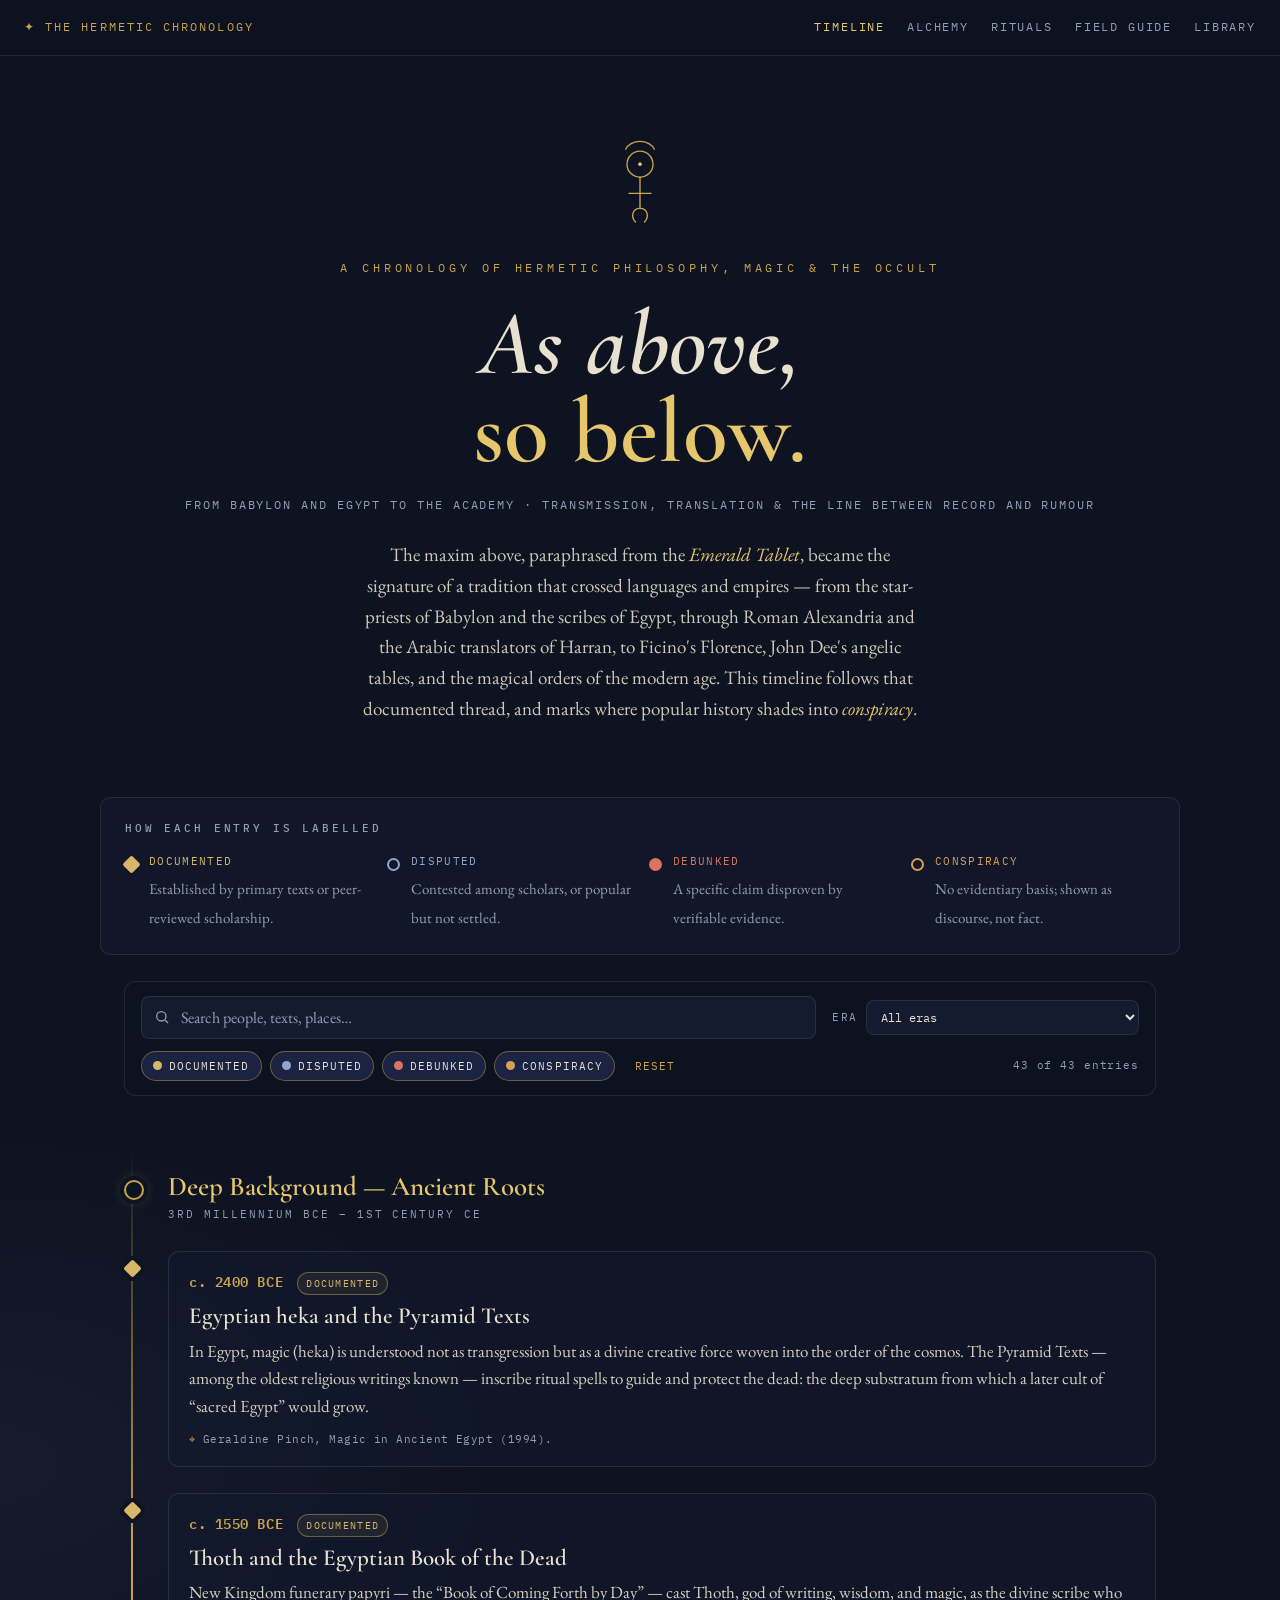
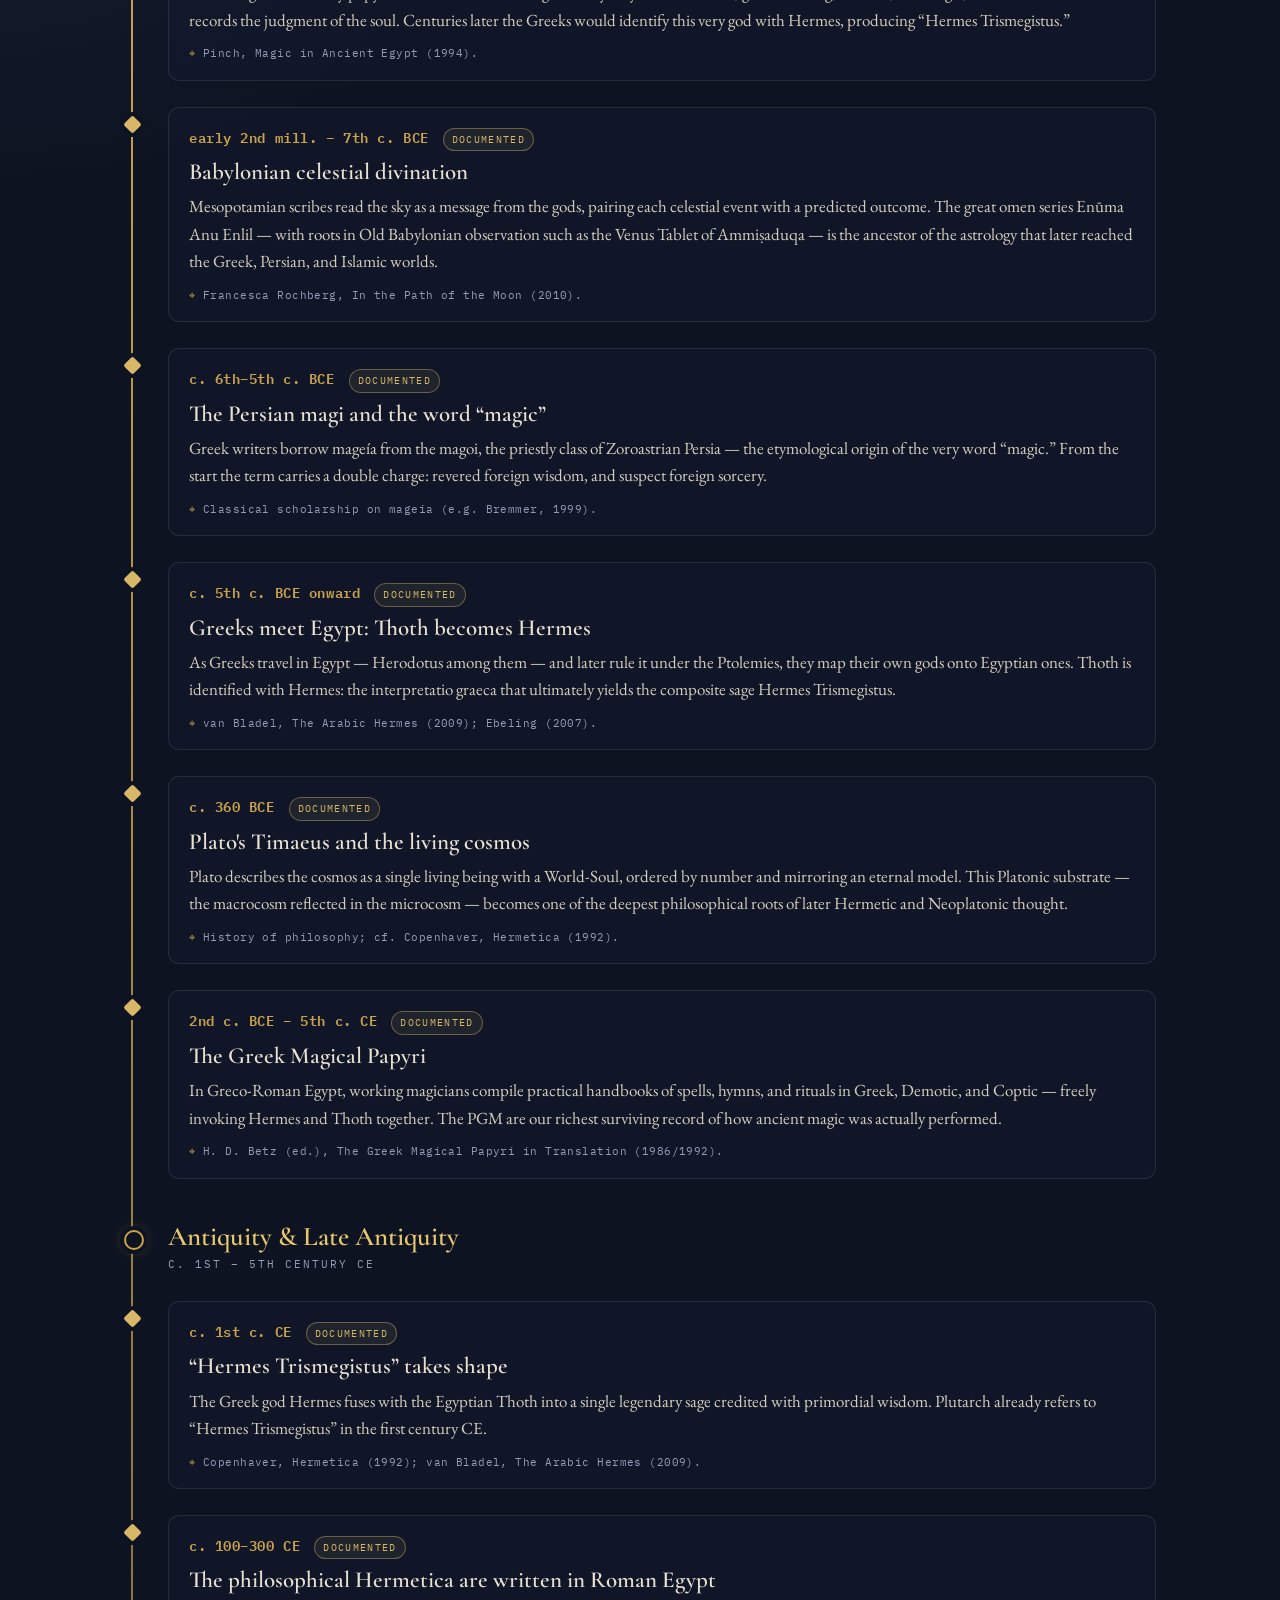
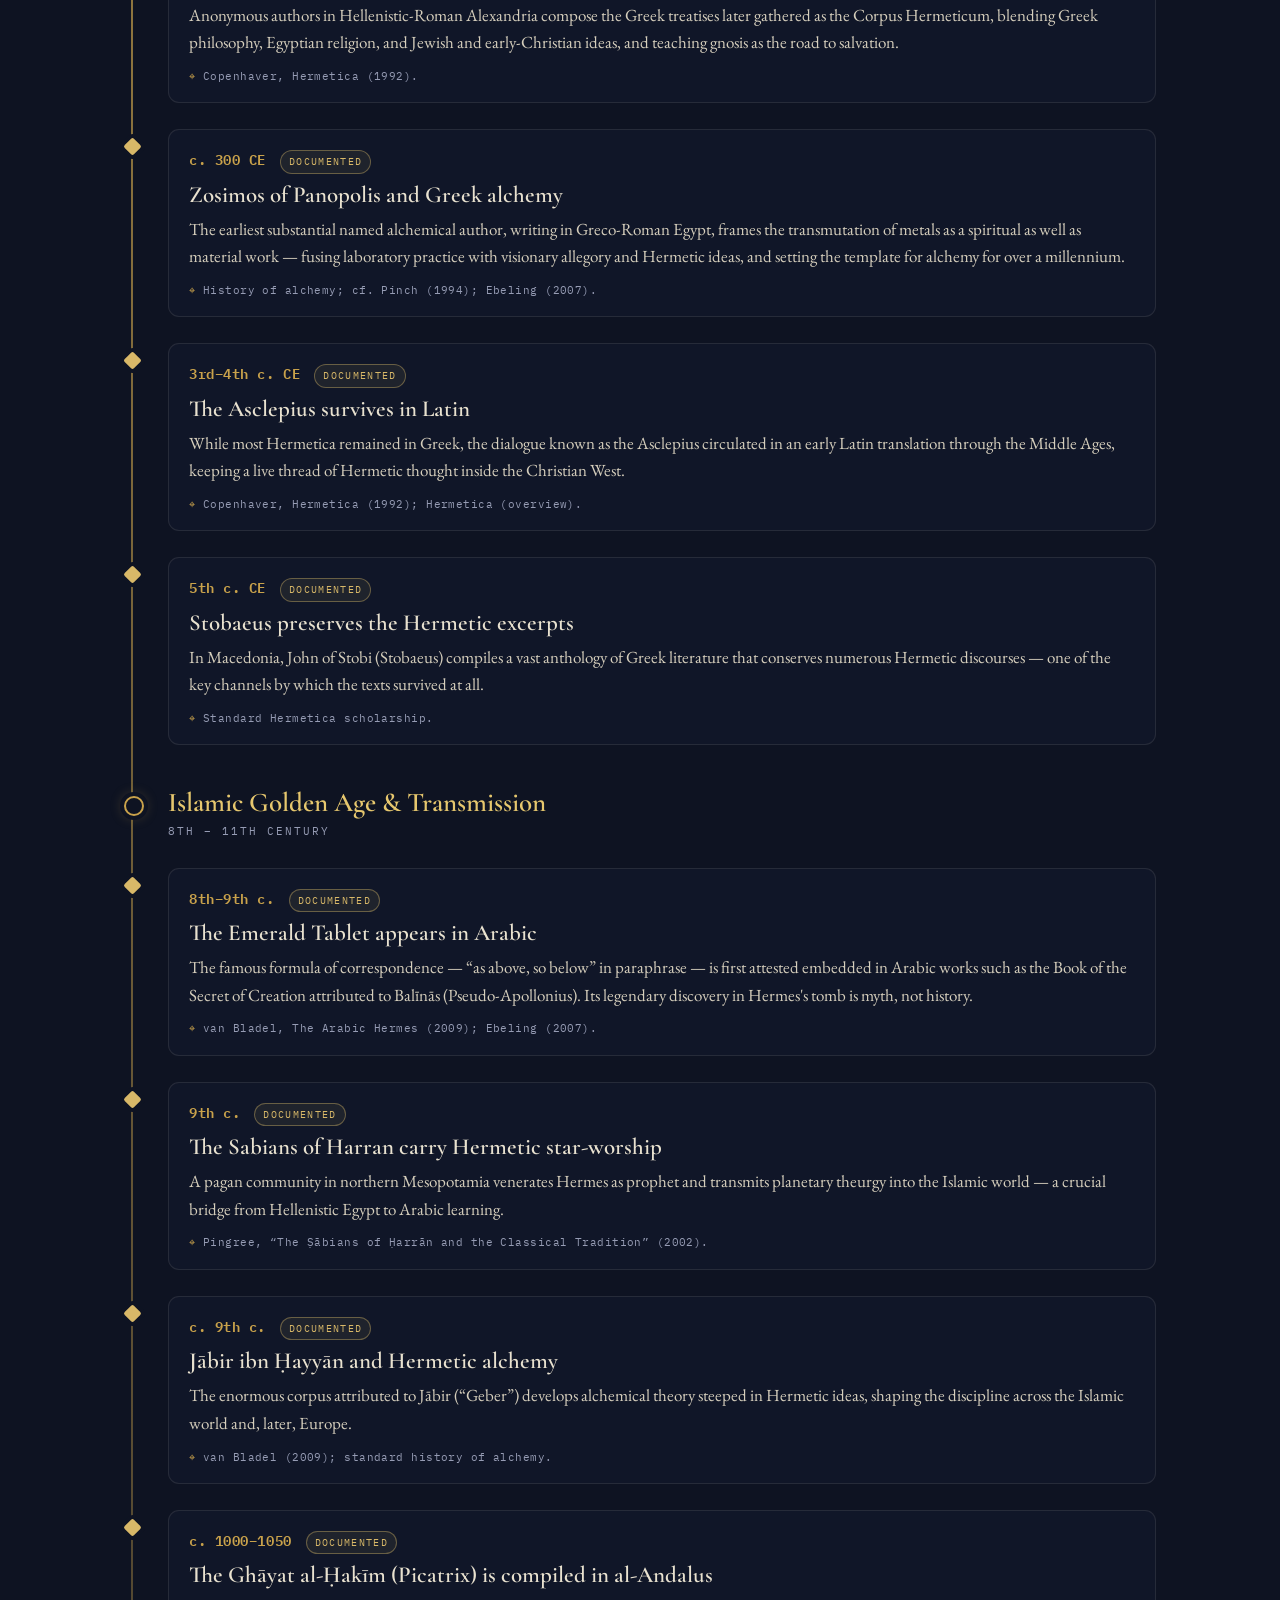
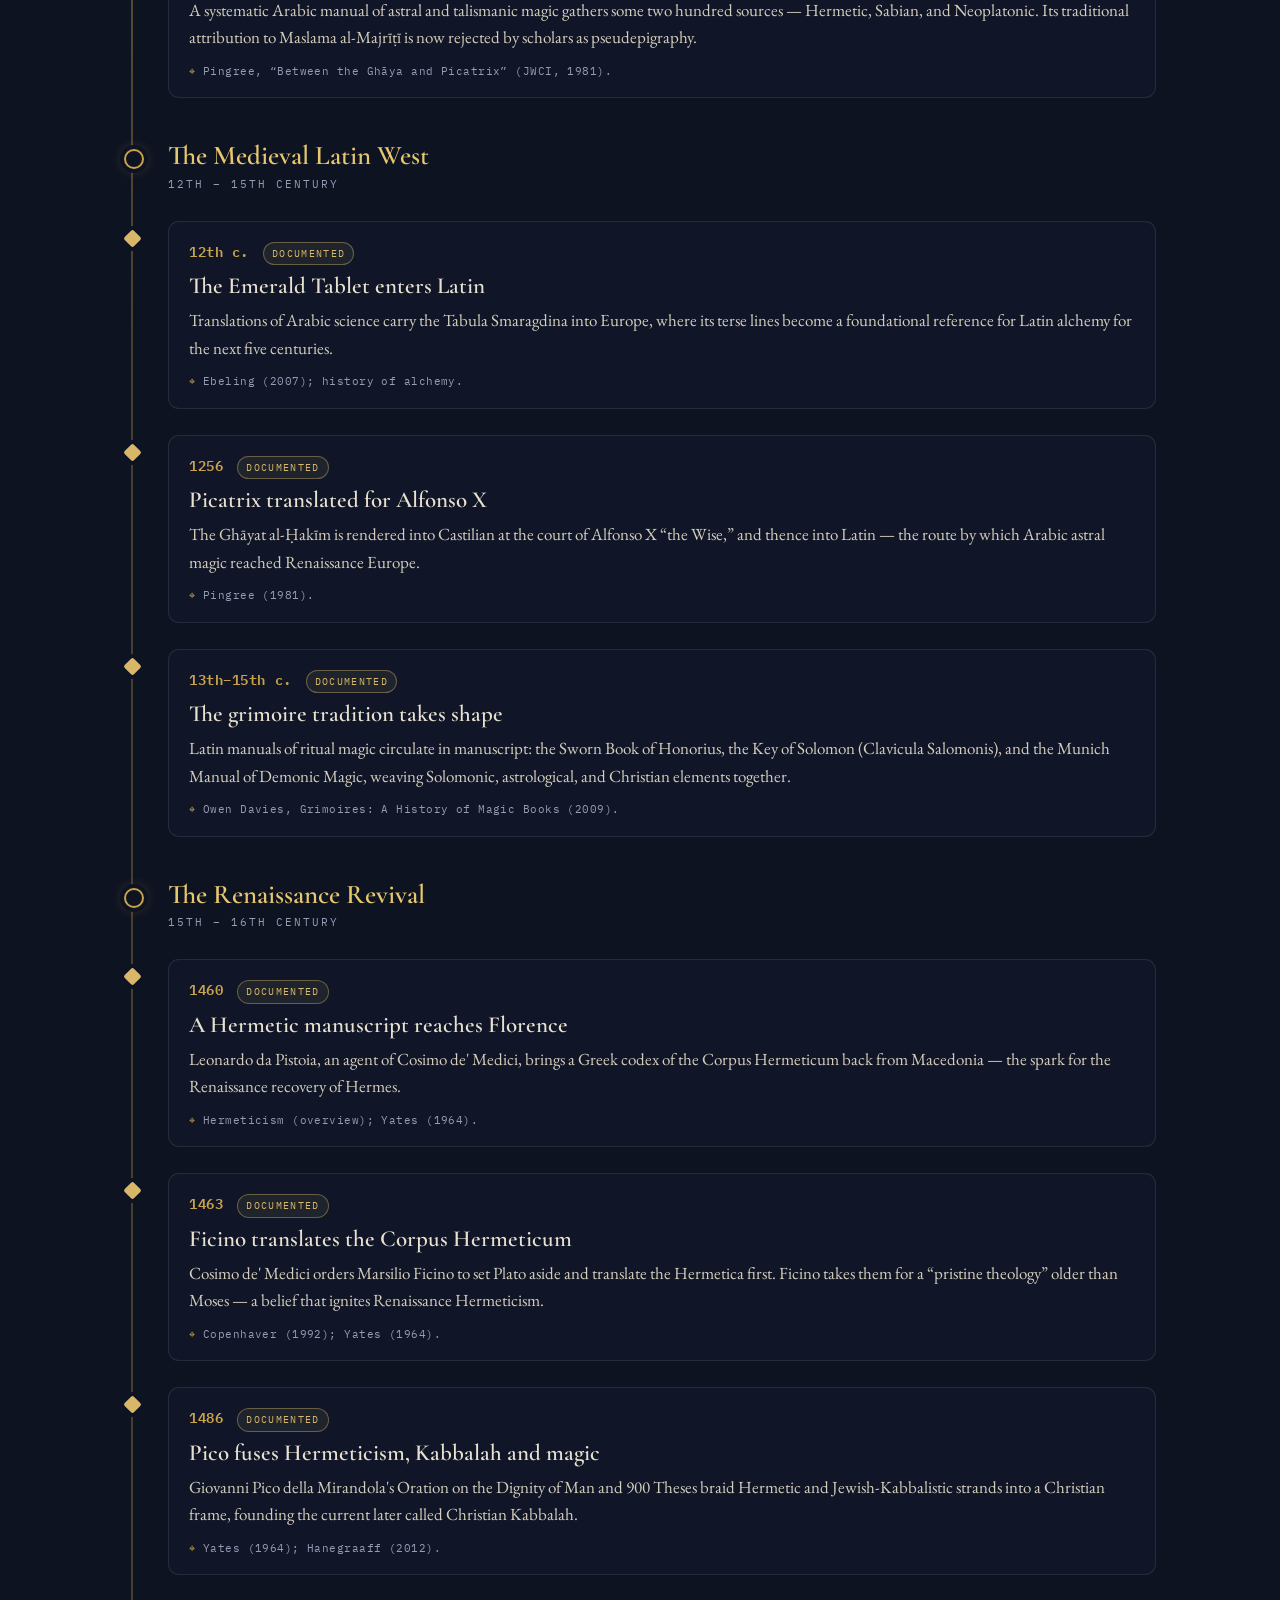
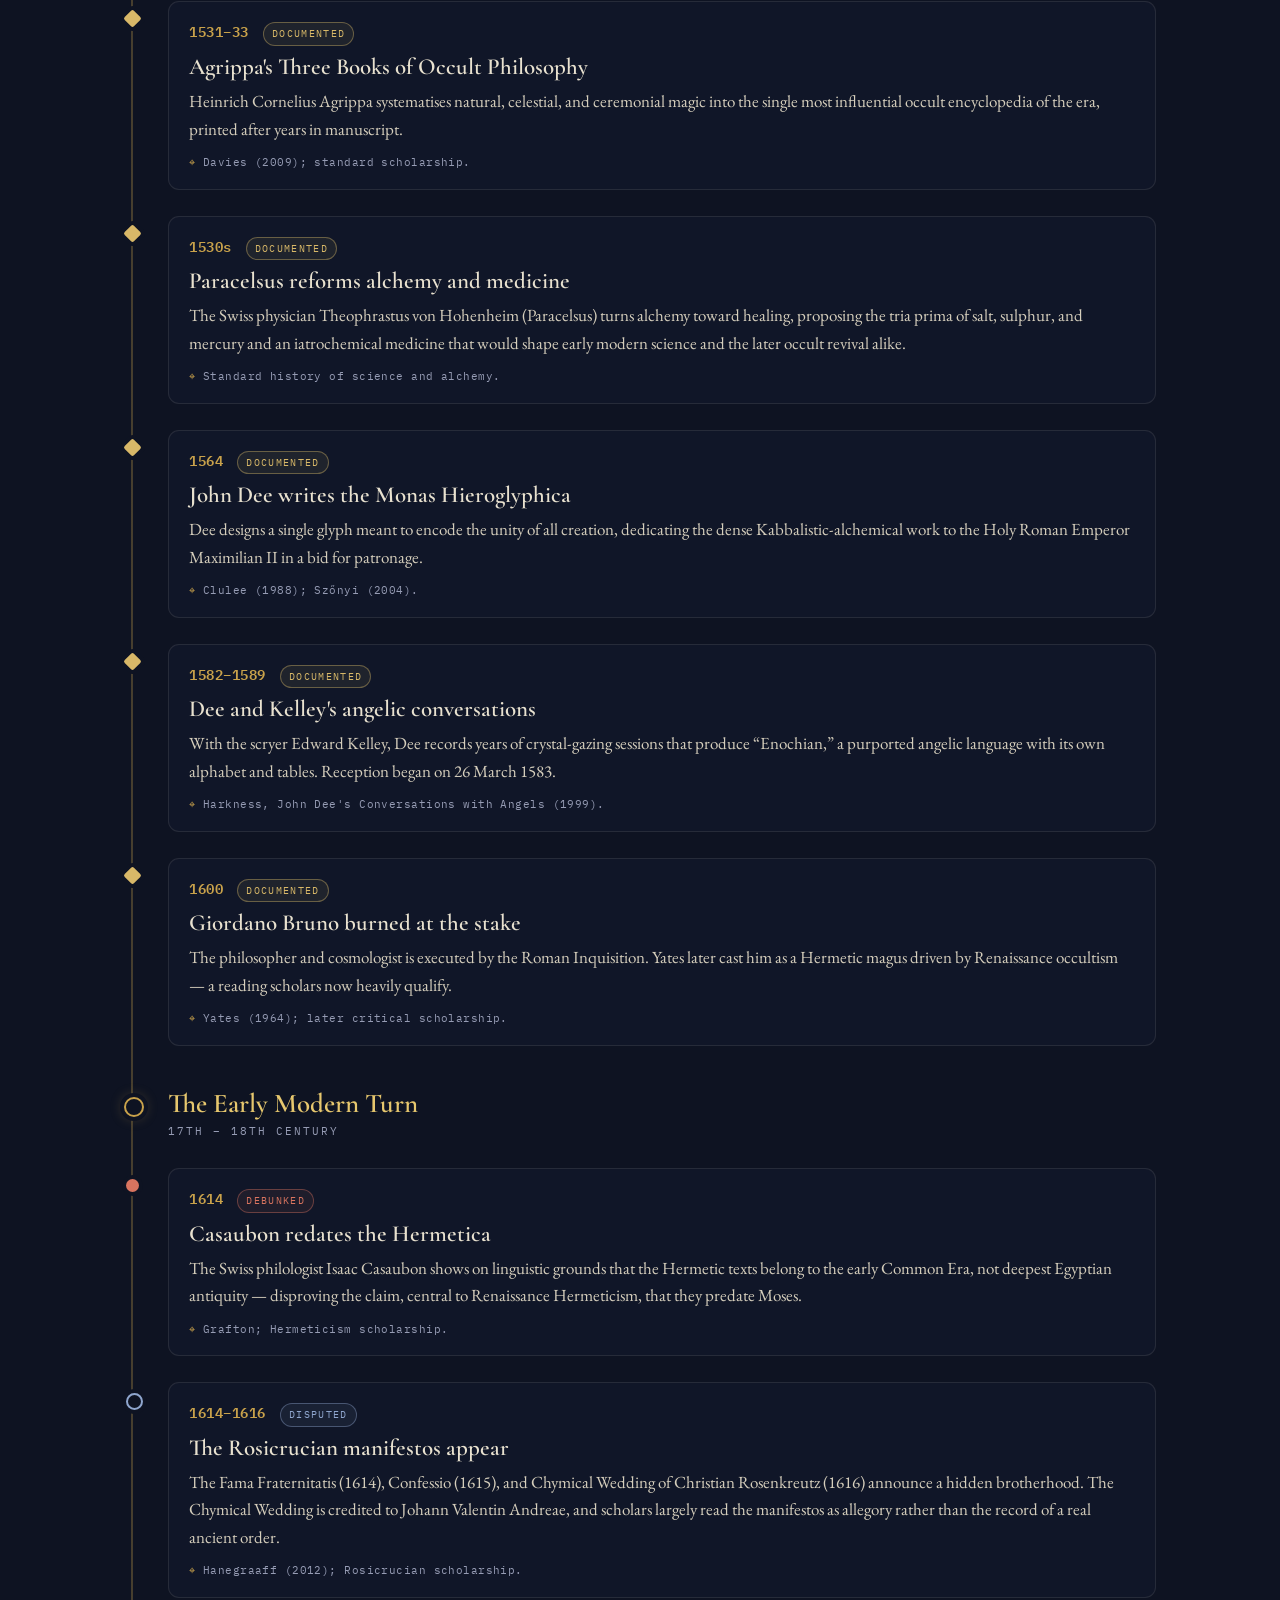
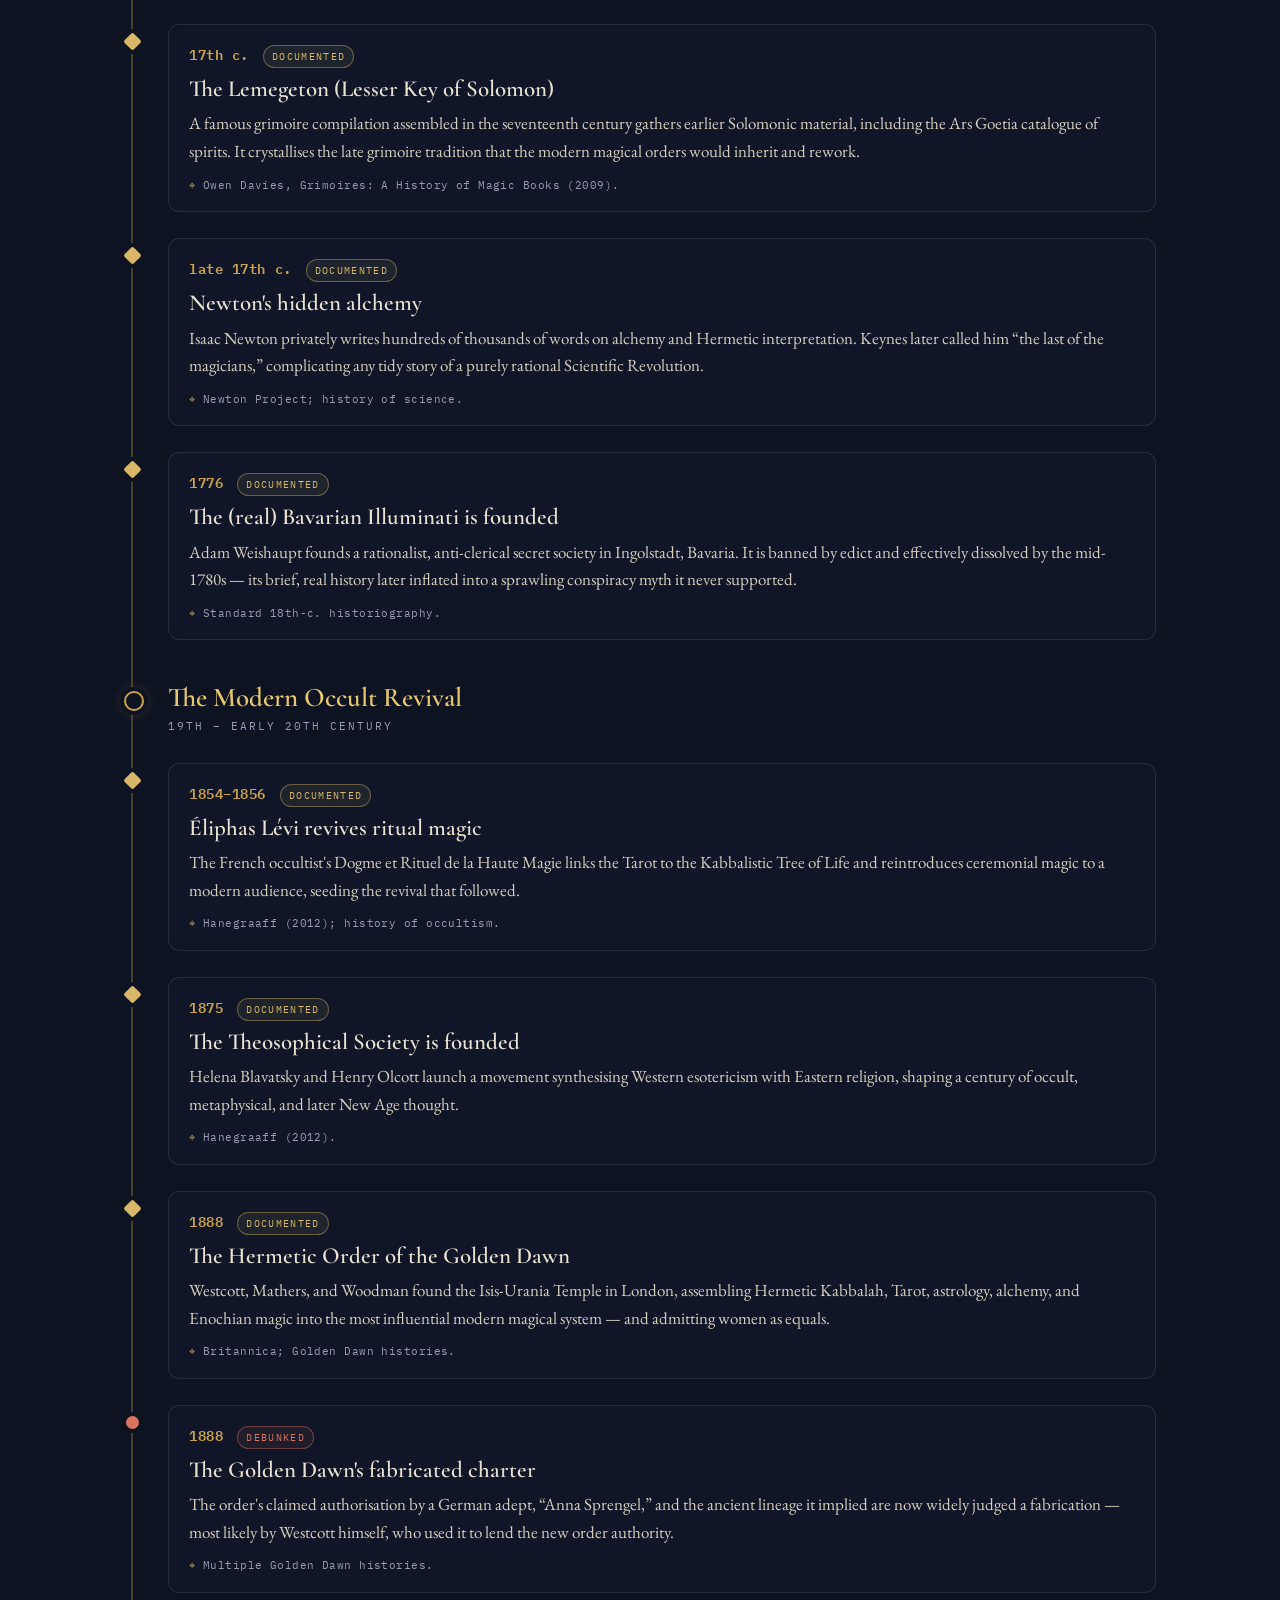
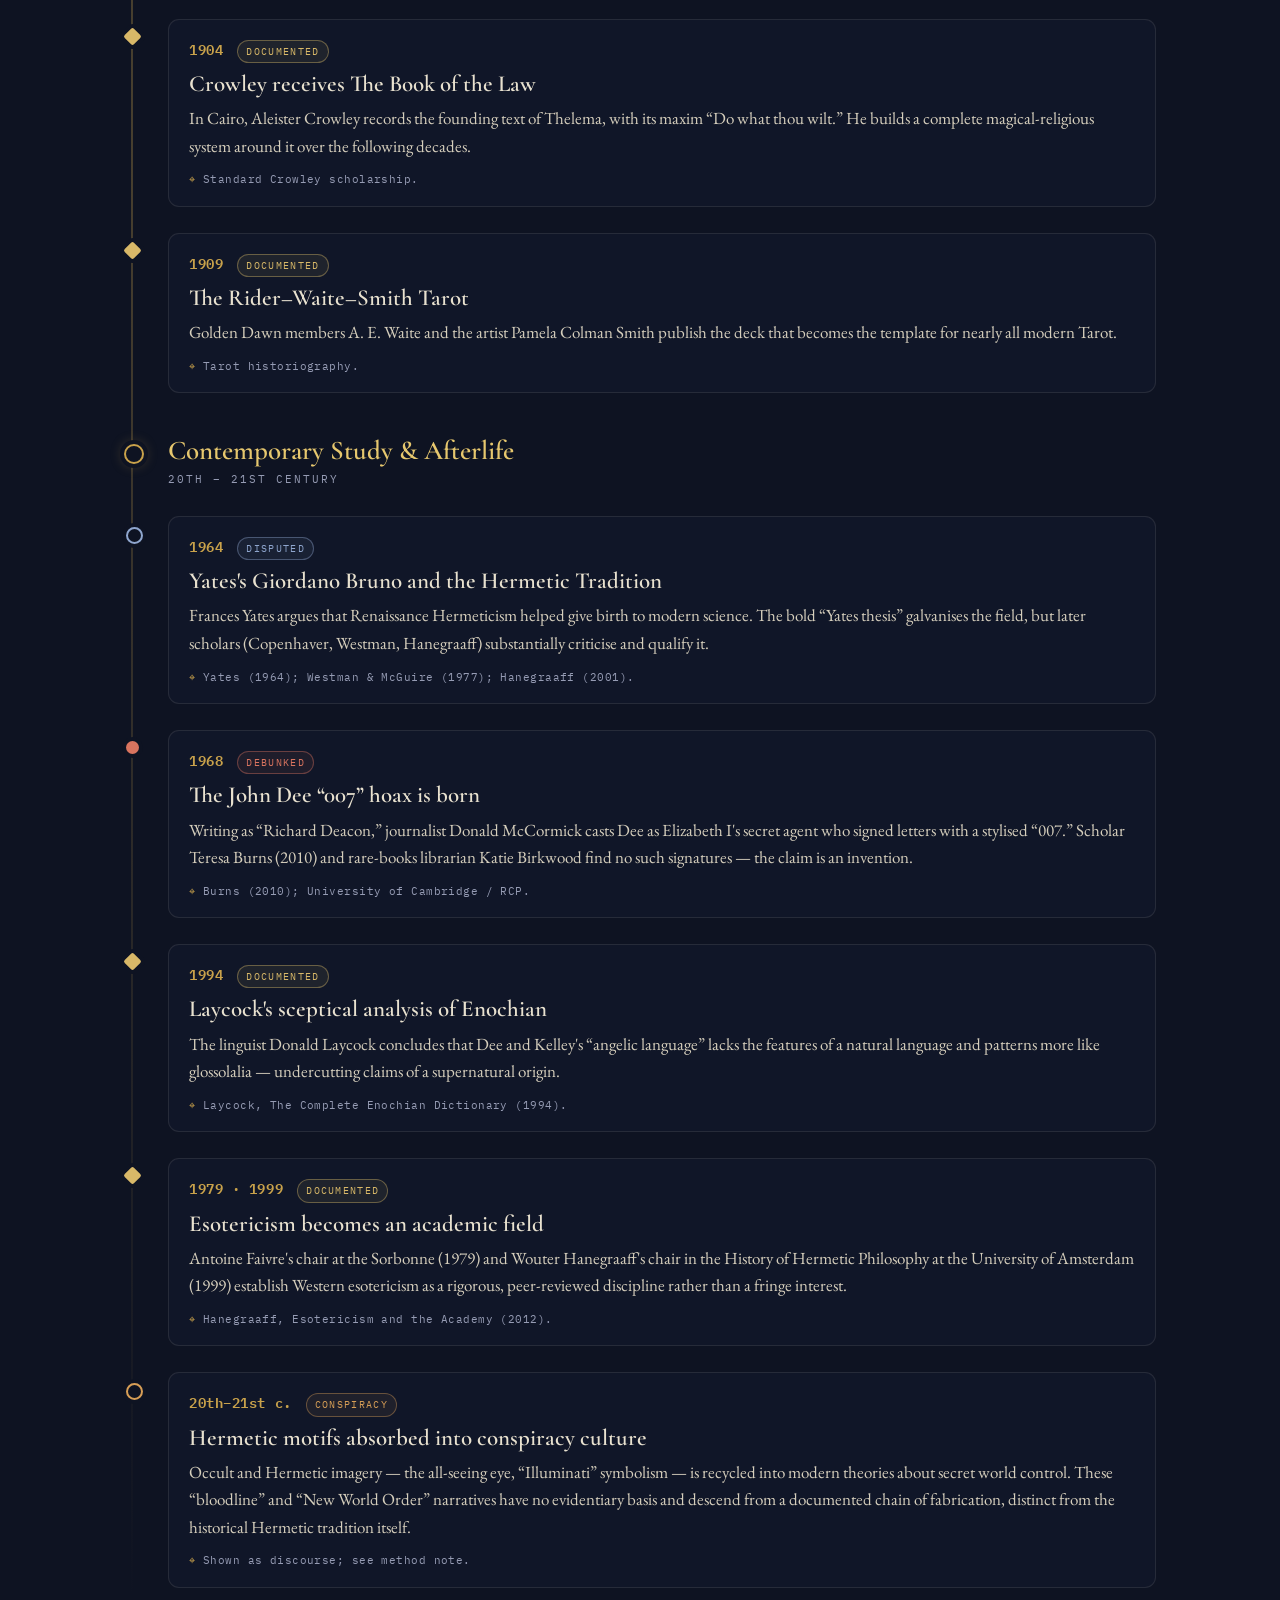
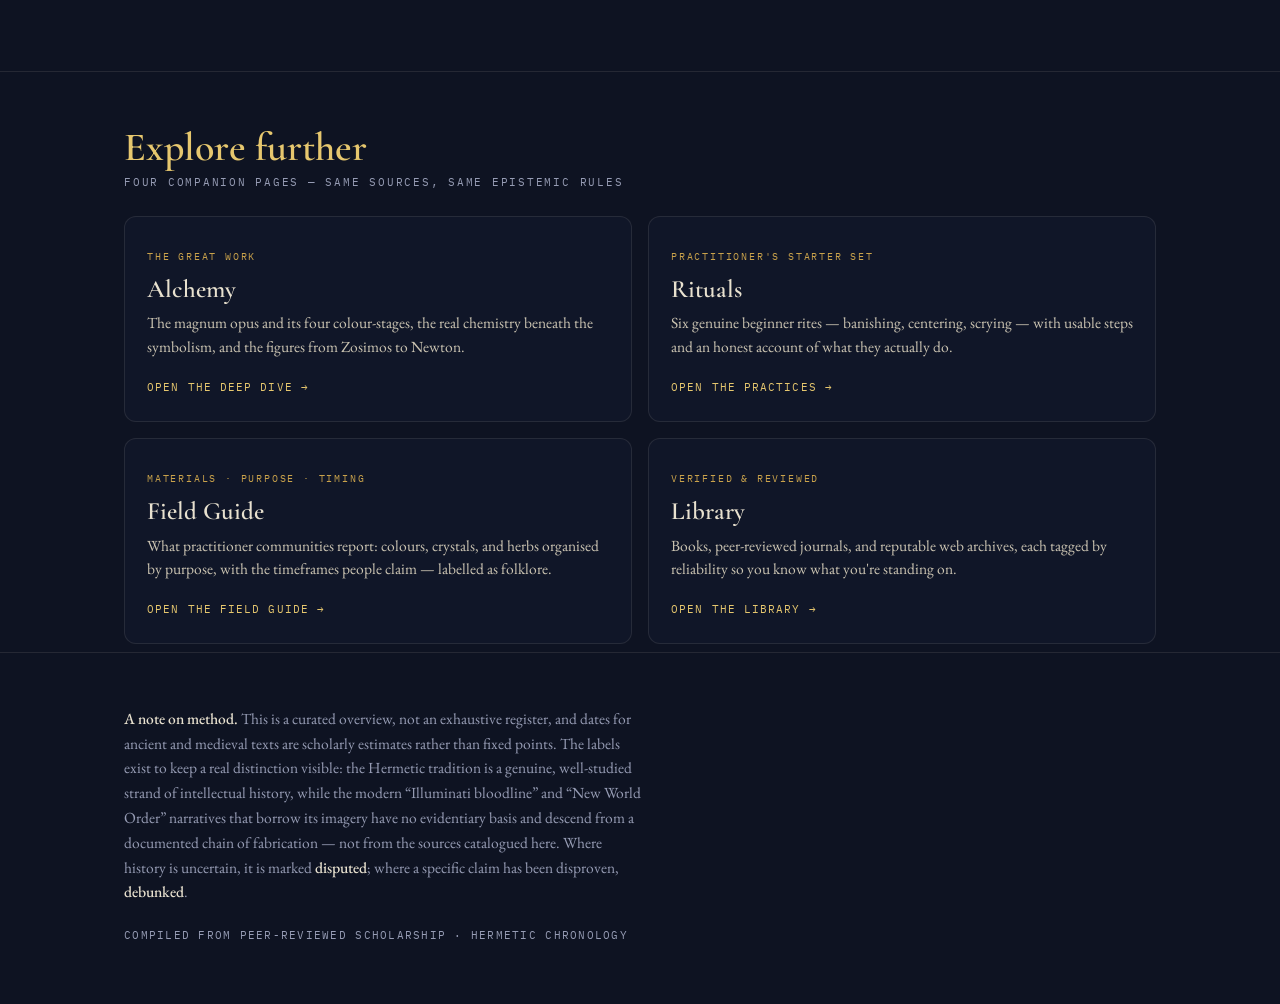
==== commit 54567b62: "more alchemy" ====
--- a/index.html
+++ b/index.html
@@ -8,288 +8,18 @@
 <link rel="preconnect" href="https://fonts.googleapis.com" />
 <link rel="preconnect" href="https://fonts.gstatic.com" crossorigin />
 <link href="https://fonts.googleapis.com/css2?family=Cormorant+Garamond:ital,wght@0,400;0,500;0,600;0,700;1,400;1,500&family=EB+Garamond:ital,wght@0,400;0,500;1,400&family=IBM+Plex+Mono:wght@400;500;600&display=swap" rel="stylesheet" />
-<style>
-  :root{
-    --ink:#0E1322;
-    --ink-2:#141B30;
-    --ink-3:#1B2342;
-    --gold:#C9A24B;
-    --gold-bright:#E6C76E;
-    --parch:#E8E1CF;
-    --muted:#969CB4;
-    --line:rgba(201,162,75,.30);
-    --rule:rgba(232,225,207,.10);
-    /* epistemic status colours */
-    --st-doc:#D8B868;   /* documented  — gold */
-    --st-disp:#8FA6CE;  /* disputed    — slate blue */
-    --st-deb:#D9745F;   /* debunked    — rubric red */
-    --st-con:#D79E56;   /* conspiracy  — amber/ember */
-    --maxw:1080px;
-    --serif:"EB Garamond",Georgia,"Times New Roman",serif;
-    --display:"Cormorant Garamond",Georgia,serif;
-    --mono:"IBM Plex Mono",ui-monospace,"SF Mono",Menlo,monospace;
-  }
-
-  *{box-sizing:border-box;}
-  html{scroll-behavior:smooth;}
-  body{
-    margin:0;
-    background:
-      radial-gradient(1200px 700px at 78% -8%, rgba(201,162,75,.07), transparent 60%),
-      radial-gradient(900px 600px at 0% 12%, rgba(143,166,206,.06), transparent 55%),
-      var(--ink);
-    color:var(--parch);
-    font-family:var(--serif);
-    font-size:18px;
-    line-height:1.62;
-    -webkit-font-smoothing:antialiased;
-  }
-  a{color:var(--gold-bright);text-decoration:none;border-bottom:1px solid rgba(230,199,110,.35);}
-  a:hover{border-bottom-color:var(--gold-bright);}
-  :focus-visible{outline:2px solid var(--gold-bright);outline-offset:3px;border-radius:2px;}
-
-  .wrap{max-width:var(--maxw);margin:0 auto;padding:0 24px;}
-
-  /* ---------- top bar ---------- */
-  .topbar{
-    display:flex;justify-content:space-between;align-items:center;gap:16px;
-    padding:18px 24px;border-bottom:1px solid var(--rule);
-    font-family:var(--mono);font-size:11.5px;letter-spacing:.18em;text-transform:uppercase;color:var(--muted);
-    position:sticky;top:0;z-index:30;
-    background:rgba(14,19,34,.82);backdrop-filter:blur(8px);
-  }
-  .topbar .brand{color:var(--gold);}
-  .topnav{display:flex;gap:22px;}
-  .topnav a{color:var(--muted);border-bottom:none;letter-spacing:.16em;transition:color .15s ease;}
-  .topnav a:hover{color:var(--gold-bright);}
-
-  /* ---------- hero ---------- */
-  .hero{padding:62px 0 30px;text-align:center;}
-  .emblem{width:78px;height:auto;display:block;margin:0 auto 26px;}
-  .emblem path,.emblem line,.emblem circle{stroke:var(--gold);stroke-width:2.1;fill:none;stroke-linecap:round;stroke-linejoin:round;}
-  .emblem .dot{fill:var(--gold-bright);stroke:none;}
-  .eyebrow{
-    font-family:var(--mono);font-size:11.5px;letter-spacing:.34em;text-transform:uppercase;
-    color:var(--gold);margin-bottom:22px;
-  }
-  .maxim{
-    font-family:var(--display);font-weight:600;font-style:italic;
-    font-size:clamp(44px,9vw,92px);line-height:.96;letter-spacing:.005em;
-    margin:0 0 8px;color:var(--parch);
-  }
-  .maxim .b{display:block;color:var(--gold-bright);font-style:normal;}
-  .hero-sub{
-    font-family:var(--mono);font-size:12px;letter-spacing:.16em;text-transform:uppercase;
-    color:var(--muted);margin:18px 0 26px;
-  }
-  .lede{max-width:62ch;margin:0 auto;color:#CFC8B6;font-size:19px;}
-  .lede em{color:var(--gold-bright);font-style:italic;}
-
-  /* ---------- legend ---------- */
-  .legend{
-    max-width:var(--maxw);margin:42px auto 0;padding:22px 24px;
-    border:1px solid var(--rule);border-radius:10px;background:rgba(20,27,48,.5);
-  }
-  .legend h2{
-    font-family:var(--mono);font-size:11px;letter-spacing:.26em;text-transform:uppercase;
-    color:var(--muted);margin:0 0 16px;font-weight:500;
-  }
-  .legend-grid{display:grid;grid-template-columns:repeat(4,1fr);gap:18px;}
-  .leg-item{display:flex;gap:11px;align-items:flex-start;}
-  .leg-mark{width:13px;height:13px;border-radius:50%;flex:0 0 auto;margin-top:5px;}
-  .leg-mark.doc{background:var(--st-doc);transform:rotate(45deg);border-radius:2px;}
-  .leg-mark.disp{background:transparent;border:2px solid var(--st-disp);}
-  .leg-mark.deb{background:var(--st-deb);}
-  .leg-mark.con{background:transparent;border:2px solid var(--st-con);position:relative;}
-  .leg-name{font-family:var(--mono);font-size:11px;letter-spacing:.12em;text-transform:uppercase;display:block;margin-bottom:2px;}
-  .leg-name.doc{color:var(--st-doc);}
-  .leg-name.disp{color:var(--st-disp);}
-  .leg-name.deb{color:var(--st-deb);}
-  .leg-name.con{color:var(--st-con);}
-  .leg-desc{font-size:15px;color:var(--muted);line-height:1.45;}
-
-  /* ---------- controls ---------- */
-  .controls{
-    max-width:var(--maxw);margin:26px auto 0;padding:0 24px;
-    display:flex;flex-wrap:wrap;gap:14px 20px;align-items:center;
-    position:sticky;top:55px;z-index:20;
-  }
-  .controls-inner{
-    width:100%;display:flex;flex-wrap:wrap;gap:12px 16px;align-items:center;
-    background:rgba(14,19,34,.9);backdrop-filter:blur(8px);
-    border:1px solid var(--rule);border-radius:12px;padding:14px 16px;
-  }
-  .search{
-    flex:1 1 240px;display:flex;align-items:center;gap:9px;
-    background:var(--ink-2);border:1px solid var(--rule);border-radius:8px;padding:9px 12px;
-  }
-  .search svg{flex:0 0 auto;stroke:var(--muted);}
-  .search input{
-    flex:1;background:transparent;border:none;color:var(--parch);
-    font-family:var(--serif);font-size:16px;outline:none;
-  }
-  .search input::placeholder{color:var(--muted);}
-  .field{display:flex;align-items:center;gap:8px;}
-  .field label{font-family:var(--mono);font-size:10.5px;letter-spacing:.16em;text-transform:uppercase;color:var(--muted);}
-  select{
-    font-family:var(--mono);font-size:12px;color:var(--parch);background:var(--ink-2);
-    border:1px solid var(--rule);border-radius:8px;padding:8px 10px;cursor:pointer;
-  }
-  .chips{display:flex;flex-wrap:wrap;gap:8px;}
-  .chip{
-    font-family:var(--mono);font-size:10.5px;letter-spacing:.1em;text-transform:uppercase;
-    background:var(--ink-2);border:1px solid var(--rule);color:var(--muted);
-    padding:7px 11px;border-radius:999px;cursor:pointer;transition:all .15s ease;
-    display:inline-flex;align-items:center;gap:7px;
-  }
-  .chip .swatch{width:9px;height:9px;border-radius:50%;}
-  .chip[data-k="documented"] .swatch{background:var(--st-doc);}
-  .chip[data-k="disputed"] .swatch{background:var(--st-disp);}
-  .chip[data-k="debunked"] .swatch{background:var(--st-deb);}
-  .chip[data-k="conspiracy"] .swatch{background:var(--st-con);}
-  .chip.off{opacity:.4;}
-  .chip[aria-pressed="true"]{border-color:rgba(201,162,75,.45);color:var(--parch);background:var(--ink-3);}
-  .reset{
-    font-family:var(--mono);font-size:11px;letter-spacing:.1em;text-transform:uppercase;
-    color:var(--gold);background:none;border:none;cursor:pointer;padding:6px 4px;
-  }
-  .reset:hover{color:var(--gold-bright);}
-  .count{font-family:var(--mono);font-size:11px;letter-spacing:.08em;color:var(--muted);margin-left:auto;}
-
-  /* ---------- timeline ---------- */
-  .timeline{position:relative;max-width:var(--maxw);margin:38px auto 0;padding:8px 24px 40px;}
-  .tl-inner{position:relative;}
-  .tl-inner::before{
-    content:"";position:absolute;left:7px;top:6px;bottom:0;width:2px;
-    background:linear-gradient(180deg,transparent,var(--gold) 4%,var(--line) 40%,var(--line) 86%,transparent);
-  }
-
-  .era{position:relative;padding:30px 0 14px 44px;}
-  .era::before{
-    content:"";position:absolute;left:0;top:38px;width:16px;height:16px;border-radius:50%;
-    background:var(--ink);border:2px solid var(--gold);box-shadow:0 0 0 4px var(--ink),0 0 14px rgba(201,162,75,.4);
-  }
-  .era-name{font-family:var(--display);font-weight:600;font-size:27px;color:var(--gold-bright);line-height:1.1;margin:0;}
-  .era-range{font-family:var(--mono);font-size:11px;letter-spacing:.18em;text-transform:uppercase;color:var(--muted);margin-top:5px;}
-
-  .entry{position:relative;padding:13px 0 13px 44px;}
-  .entry::before{
-    content:"";position:absolute;left:2px;top:24px;width:13px;height:13px;border-radius:50%;
-    background:var(--muted);box-shadow:0 0 0 4px var(--ink);transition:transform .18s ease;
-  }
-  .entry[data-k="documented"]::before{background:var(--st-doc);transform:rotate(45deg);border-radius:2px;left:2px;}
-  .entry[data-k="disputed"]::before{background:var(--ink);border:2px solid var(--st-disp);}
-  .entry[data-k="debunked"]::before{background:var(--st-deb);}
-  .entry[data-k="conspiracy"]::before{background:var(--ink);border:2px solid var(--st-con);}
-  .entry:hover::before{transform:scale(1.35);}
-  .entry[data-k="documented"]:hover::before{transform:rotate(45deg) scale(1.3);}
-
-  .card{
-    border:1px solid var(--rule);border-radius:11px;background:rgba(20,27,48,.46);
-    padding:18px 20px;transition:border-color .2s ease,background .2s ease,transform .2s ease;
-  }
-  .entry:hover .card{border-color:rgba(201,162,75,.34);background:rgba(27,35,66,.6);}
-  .card-head{display:flex;align-items:baseline;gap:14px;flex-wrap:wrap;margin-bottom:8px;}
-  .yr{font-family:var(--mono);font-weight:600;font-size:14px;letter-spacing:.04em;color:var(--gold);white-space:nowrap;}
-  .tag{
-    font-family:var(--mono);font-size:9.5px;letter-spacing:.14em;text-transform:uppercase;
-    padding:3px 8px;border-radius:999px;border:1px solid;
-  }
-  .tag.doc{color:var(--st-doc);border-color:rgba(216,184,104,.4);background:rgba(216,184,104,.08);}
-  .tag.disp{color:var(--st-disp);border-color:rgba(143,166,206,.4);background:rgba(143,166,206,.08);}
-  .tag.deb{color:var(--st-deb);border-color:rgba(217,116,95,.4);background:rgba(217,116,95,.08);}
-  .tag.con{color:var(--st-con);border-color:rgba(215,158,86,.4);background:rgba(215,158,86,.08);}
-  .card h3{font-family:var(--display);font-weight:600;font-size:23px;line-height:1.18;margin:0 0 7px;color:var(--parch);}
-  .card p{margin:0 0 11px;font-size:17px;color:#D5CEBC;}
-  .src{font-family:var(--mono);font-size:11px;letter-spacing:.04em;color:var(--muted);line-height:1.5;}
-  .src::before{content:"⌖ ";color:var(--gold);}
-
-  .empty{padding:46px 44px;color:var(--muted);font-size:17px;}
-  .empty b{color:var(--parch);font-weight:500;}
-
-  /* reveal animation (only when JS present & motion allowed) */
-  .js .entry,.js .era{opacity:0;transform:translateY(14px);transition:opacity .55s ease,transform .55s ease;}
-  .js .entry.in-view,.js .era.in-view{opacity:1;transform:none;}
-
-  /* ---------- practices ---------- */
-  .practices{border-top:1px solid var(--rule);margin-top:30px;padding:56px 0 8px;}
-  .sec-head h2{font-family:var(--display);font-weight:600;font-size:clamp(30px,5vw,40px);color:var(--gold-bright);margin:0 0 6px;line-height:1.05;}
-  .sec-head .sub{font-family:var(--mono);font-size:11px;letter-spacing:.16em;text-transform:uppercase;color:var(--muted);margin-bottom:24px;}
-  .callout{
-    border:1px solid rgba(217,116,95,.35);border-left:3px solid var(--st-deb);
-    background:rgba(217,116,95,.06);border-radius:8px;padding:18px 20px;margin:0 0 34px;
-    font-size:16px;color:#DAD3C1;line-height:1.55;max-width:74ch;
-  }
-  .callout b{font-family:var(--mono);font-size:11px;letter-spacing:.14em;text-transform:uppercase;color:var(--st-deb);display:block;margin-bottom:8px;font-weight:600;}
-  .callout em{color:var(--gold-bright);font-style:italic;}
-  .practice-grid{display:grid;grid-template-columns:repeat(2,1fr);gap:18px;}
-  .pcard{border:1px solid var(--rule);border-radius:12px;background:rgba(20,27,48,.46);padding:22px 22px 20px;display:flex;flex-direction:column;}
-  .pcard:hover{border-color:rgba(201,162,75,.3);}
-  .pc-top{display:flex;align-items:baseline;gap:12px;margin-bottom:4px;}
-  .pc-num{font-family:var(--mono);font-size:12px;font-weight:600;color:var(--gold);letter-spacing:.08em;}
-  .pc-origin{font-family:var(--mono);font-size:10px;letter-spacing:.12em;text-transform:uppercase;color:var(--muted);margin-left:auto;text-align:right;}
-  .pcard h3{font-family:var(--display);font-weight:600;font-size:24px;line-height:1.12;margin:2px 0 12px;color:var(--parch);}
-  .pc-label{font-family:var(--mono);font-size:10px;letter-spacing:.16em;text-transform:uppercase;color:var(--gold);margin:14px 0 7px;}
-  .pc-steps{margin:0 0 6px;padding-left:18px;}
-  .pc-steps li{font-size:15.5px;color:#D5CEBC;line-height:1.5;margin-bottom:6px;}
-  .pcard p{font-size:16px;color:#D5CEBC;line-height:1.55;margin:0 0 6px;}
-  .pc-does{font-size:15.5px;color:#CFC8B6;line-height:1.55;margin:0;}
-  .pc-does .h{color:var(--st-disp);font-family:var(--mono);font-size:10px;letter-spacing:.14em;text-transform:uppercase;display:block;margin-bottom:5px;}
-  .pc-src{font-family:var(--mono);font-size:10.5px;color:var(--muted);margin-top:14px;padding-top:12px;border-top:1px solid var(--rule);line-height:1.5;}
-  .pc-src::before{content:"⌖ ";color:var(--gold);}
-
-  /* library tier tags */
-  .tier{font-family:var(--mono);font-size:9px;letter-spacing:.12em;text-transform:uppercase;padding:2px 7px;border-radius:999px;border:1px solid;margin-left:8px;vertical-align:middle;white-space:nowrap;}
-  .tier.sch{color:var(--st-doc);border-color:rgba(216,184,104,.4);}
-  .tier.jrn{color:var(--st-disp);border-color:rgba(143,166,206,.4);}
-  .tier.web{color:var(--st-con);border-color:rgba(215,158,86,.4);}
-
-  /* ---------- references ---------- */
-  .refs{border-top:1px solid var(--rule);margin-top:30px;padding:54px 0 20px;}
-  .refs h2{font-family:var(--display);font-weight:600;font-size:30px;color:var(--gold-bright);margin:0 0 6px;}
-  .refs .sub{font-family:var(--mono);font-size:11px;letter-spacing:.16em;text-transform:uppercase;color:var(--muted);margin-bottom:28px;}
-  .ref-block{margin-bottom:30px;}
-  .ref-block h3{font-family:var(--mono);font-size:11px;letter-spacing:.2em;text-transform:uppercase;color:var(--gold);margin:0 0 14px;font-weight:500;}
-  .ref-list{list-style:none;margin:0;padding:0;display:grid;gap:11px;}
-  .ref-list li{padding-left:18px;position:relative;font-size:16px;color:#D5CEBC;line-height:1.5;}
-  .ref-list li::before{content:"";position:absolute;left:0;top:10px;width:6px;height:6px;background:var(--gold);transform:rotate(45deg);}
-  .ref-list .meta{color:var(--muted);font-style:italic;}
-
-  /* ---------- footer ---------- */
-  footer{border-top:1px solid var(--rule);padding:38px 0 60px;}
-  .foot-note{max-width:74ch;color:var(--muted);font-size:15.5px;line-height:1.6;}
-  .foot-note strong{color:var(--parch);font-weight:500;}
-  .foot-meta{font-family:var(--mono);font-size:10.5px;letter-spacing:.12em;text-transform:uppercase;color:var(--muted);margin-top:22px;}
-
-  @media (max-width:720px){
-    body{font-size:17px;}
-    .legend-grid{grid-template-columns:1fr 1fr;gap:16px;}
-    .controls{top:51px;}
-    .count{margin-left:0;width:100%;}
-    .card h3{font-size:21px;}
-    .era-name{font-size:23px;}
-    .practice-grid{grid-template-columns:1fr;}
-    .topbar{flex-wrap:wrap;gap:10px 16px;}
-    .topnav{gap:18px;}
-  }
-  @media (max-width:440px){
-    .legend-grid{grid-template-columns:1fr;}
-  }
-  @media (prefers-reduced-motion:reduce){
-    html{scroll-behavior:auto;}
-    .js .entry,.js .era{opacity:1;transform:none;transition:none;}
-    .entry:hover::before,.card{transition:none;}
-  }
-</style>
+<link rel="stylesheet" href="styles.css" />
 </head>
 <body>
 
 <div class="topbar">
-  <span class="brand">✦ The Hermetic Chronology</span>
-  <nav class="topnav" aria-label="Section navigation">
-    <a href="#timeline-start">Timeline</a>
-    <a href="#practices">Practices</a>
-    <a href="#library">Library</a>
+  <a class="brand" href="index.html">✦ The Hermetic Chronology</a>
+  <nav class="topnav" aria-label="Site navigation">
+    <a href="index.html" aria-current="page">Timeline</a>
+    <a href="alchemy.html">Alchemy</a>
+    <a href="rituals.html">Rituals</a>
+    <a href="field-guide.html">Field Guide</a>
+    <a href="library.html">Library</a>
   </nav>
 </div>
 
@@ -355,182 +85,37 @@
   <div class="tl-inner" id="tl"></div>
 </main>
 
-<section class="practices" id="practices">
+<section class="hub">
   <div class="wrap">
     <div class="sec-head">
-      <h2>Starter practices from the tradition</h2>
-      <div class="sub">Foundational rituals a beginner historically learns first — described accurately, framed honestly</div>
+      <h2>Explore further</h2>
+      <div class="sub">Four companion pages — same sources, same epistemic rules</div>
     </div>
-
-    <div class="callout">
-      <b>On “100% effective”</b>
-      These are the genuine entry-level rites of Western ceremonial magic, drawn from published sources. What they
-      <em>reliably</em> do is documented and real: they focus attention, steady the nervous system, induce a calm or
-      mildly altered state, and give shape to an intention — the same mechanisms studied in research on meditation,
-      ritual, and expectancy. Their <em>supernatural</em> efficacy is not something evidence can establish, so nothing
-      here is promised to work as magic. Read this as a practitioner's starter set and a piece of living history, not as
-      a guaranteed cause-and-effect. All five are gentle and safe; none is a substitute for medical or mental-health care.
-    </div>
-
-    <div class="practice-grid">
-
-      <div class="pcard">
-        <div class="pc-top"><span class="pc-num">00</span><span class="pc-origin">Universal · “step zero”</span></div>
-        <h3>Grounding &amp; centering</h3>
-        <p>Before any rite, practitioners settle the body and breath. Sit upright, relax each part of the body in turn,
-        and breathe slowly — a common pattern is a four-count in, four-count hold, four-count out — until attention
-        rests in the present.</p>
-        <div class="pc-does"><span class="h">What it actually does</span>Slow, paced breathing engages the
-        parasympathetic “rest” response, lowering arousal and sharpening focus. It is the contemplative baseline every
-        later practice is built on.</div>
-        <div class="pc-src">Standard across contemplative traditions; cf. relaxation/meditation research.</div>
-      </div>
-
-      <div class="pcard">
-        <div class="pc-top"><span class="pc-num">01</span><span class="pc-origin">Golden Dawn · 1888</span></div>
-        <h3>The Qabalistic Cross</h3>
-        <p>A short centering rite, structurally the Western cousin of crossing oneself, using Hebrew words mapped to the
-        Tree of Life:</p>
-        <ol class="pc-steps">
-          <li>Touch the forehead — <em>Ateh</em> (“unto Thee”).</li>
-          <li>Touch the chest — <em>Malkuth</em> (“the Kingdom”).</li>
-          <li>Touch the right shoulder — <em>ve-Geburah</em> (“and the Power”).</li>
-          <li>Touch the left shoulder — <em>ve-Gedulah</em> (“and the Glory”).</li>
-          <li>Clasp the hands at the chest — <em>le-Olahm, Amen</em> (“to the ages, Amen”).</li>
-        </ol>
-        <div class="pc-does"><span class="h">What it actually does</span>Pairs breath, gesture, and spoken word to
-        mark a clear “beginning,” drawing attention inward and establishing a felt center.</div>
-        <div class="pc-src">Israel Regardie, The Golden Dawn; Crowley, Liber O.</div>
-      </div>
-
-      <div class="pcard">
-        <div class="pc-top"><span class="pc-num">02</span><span class="pc-origin">Golden Dawn · 1888</span></div>
-        <h3>Lesser Banishing Ritual of the Pentagram</h3>
-        <p>The cornerstone of the whole system, and the first full ritual a member learned. After the Qabalistic Cross:</p>
-        <ol class="pc-steps">
-          <li>Facing <em>east</em>, trace a pentagram in the air and intone <em>YHVH</em>.</li>
-          <li>Turn <em>south</em>, trace the pentagram, intone <em>Adonai</em>.</li>
-          <li>Turn <em>west</em>, trace it, intone <em>Eheieh</em>.</li>
-          <li>Turn <em>north</em>, trace it, intone <em>AGLA</em>; return to east to close the circle.</li>
-          <li>Arms outstretched: “Before me Raphael, behind me Gabriel, on my right Michael, on my left Auriel” — then repeat the Qabalistic Cross.</li>
-        </ol>
-        <div class="pc-does"><span class="h">What it actually does</span>Practitioners and sceptics alike describe it
-        as a “moving meditation”: the gestures and vibrated names work primarily on the mind, clearing distraction and
-        bounding a space for focused attention.</div>
-        <div class="pc-src">Regardie, The Golden Dawn; Kraig, Modern Magick.</div>
-      </div>
-
-      <div class="pcard">
-        <div class="pc-top"><span class="pc-num">03</span><span class="pc-origin">Regardie · 1938</span></div>
-        <h3>The Middle Pillar</h3>
-        <p>A visualization exercise. Imagine a sphere of light at the crown, then draw it down the body's central line —
-        throat, heart, pelvis, feet — pausing at each to breathe and, in the traditional form, intone a divine name,
-        before circulating the light around the body.</p>
-        <div class="pc-does"><span class="h">What it actually does</span>A guided body-scan and breath meditation in
-        esoteric dress; reliably produces relaxation, warmth, and concentrated awareness.</div>
-        <div class="pc-src">Israel Regardie, The Middle Pillar (1938).</div>
-      </div>
-
-      <div class="pcard">
-        <div class="pc-top"><span class="pc-num">04</span><span class="pc-origin">Folk / contemporary</span></div>
-        <h3>Candle &amp; intention rite</h3>
-        <p>The simplest sympathetic practice. Phrase a single, concrete intention in the present tense; light a candle;
-        hold the intention clearly in mind while watching the flame; let the candle burn down safely (never unattended).</p>
-        <div class="pc-does"><span class="h">What it actually does</span>Externalises and sharpens an intention — close
-        to what psychologists call an “implementation intention.” The ritual frame can lower anxiety and reinforce
-        commitment, independent of any supernatural claim.</div>
-        <div class="pc-src">Widespread in contemporary practice; cf. research on ritual &amp; goal-setting.</div>
-      </div>
-
-      <div class="pcard">
-        <div class="pc-top"><span class="pc-num">05</span><span class="pc-origin">Dee &amp; Kelley · 1580s</span></div>
-        <h3>Scrying (contemplative gazing)</h3>
-        <p>The practice behind Dee and Kelley's sessions. In low light, gaze softly into a reflective surface — a dark
-        bowl of water, obsidian, or glass — without straining, letting the eyes relax and impressions arise.</p>
-        <div class="pc-does"><span class="h">What it actually does</span>Soft, unfocused gazing relaxes visual fixation
-        and can elicit drifting hypnagogic imagery — the documented mechanism behind “visions,” and a calming
-        attentional exercise.</div>
-        <div class="pc-src">Harkness, John Dee's Conversations with Angels (1999); perception research.</div>
-      </div>
-
-    </div>
-  </div>
-</section>
-
-<section class="refs" id="library">
-  <div class="wrap">
-    <h2>The library — verified &amp; reviewed</h2>
-    <div class="sub">Books, journal articles, and reputable web resources, tagged by source type</div>
-
-    <div class="callout" style="border-color:rgba(143,166,206,.3);border-left-color:var(--st-disp);background:rgba(143,166,206,.06);">
-      <b style="color:var(--st-disp);">How to read the tags</b>
-      <span class="tier sch">Scholarly</span> means an academic press or peer-reviewed work — the most reliable tier.
-      <span class="tier jrn">Journal</span> marks a peer-reviewed article or academic journal.
-      <span class="tier web">Web</span> marks a reputable but non-peer-reviewed site — useful for primary texts and orientation,
-      best cross-checked against the scholarly sources. Everything listed has been chosen for reliability; popular
-      “bloodline / NWO” content is deliberately excluded except as the object of study in the timeline.
-    </div>
-
-    <div class="ref-block">
-      <h3>Ancient roots — Mesopotamia, Egypt &amp; the Greco-Roman papyri</h3>
-      <ul class="ref-list">
-        <li>Francesca Rochberg, <em>In the Path of the Moon: Babylonian Celestial Divination and Its Legacy</em>. <span class="meta">Brill, 2010.</span><span class="tier sch">Scholarly</span></li>
-        <li>Hans Dieter Betz (ed.), <em>The Greek Magical Papyri in Translation, Including the Demotic Spells</em>. <span class="meta">University of Chicago Press, 1986 (2nd ed. 1992) — the standard PGM edition.</span><span class="tier sch">Scholarly</span></li>
-        <li>Christopher A. Faraone &amp; Sofía Torallas Tovar (eds.), <em>Greek and Egyptian Magical Formularies, vol. I</em>. <span class="meta">California Classical Studies, 2022 — current critical re-edition (GEMF).</span><span class="tier sch">Scholarly</span></li>
-        <li>Geraldine Pinch, <em>Magic in Ancient Egypt</em>. <span class="meta">British Museum Press / University of Texas Press, 1994.</span><span class="tier sch">Scholarly</span></li>
-      </ul>
-    </div>
-
-    <div class="ref-block">
-      <h3>The Hermetica &amp; the field</h3>
-      <ul class="ref-list">
-        <li>Brian P. Copenhaver, <em>Hermetica: The Greek Corpus Hermeticum and the Latin Asclepius</em>. <span class="meta">Cambridge University Press, 1992.</span><span class="tier sch">Scholarly</span></li>
-        <li>Florian Ebeling, <em>The Secret History of Hermes Trismegistus: Hermeticism from Ancient to Modern Times</em>. <span class="meta">Cornell University Press, 2007.</span><span class="tier sch">Scholarly</span></li>
-        <li>Wouter J. Hanegraaff, <em>Esotericism and the Academy: Rejected Knowledge in Western Culture</em>. <span class="meta">Cambridge University Press, 2012.</span><span class="tier sch">Scholarly</span></li>
-        <li>Antoine Faivre, <em>Access to Western Esotericism</em>. <span class="meta">SUNY Press, 1994.</span><span class="tier sch">Scholarly</span></li>
-        <li>Frances A. Yates, <em>Giordano Bruno and the Hermetic Tradition</em>. <span class="meta">University of Chicago Press, 1964 — foundational but substantially revised by later scholarship.</span><span class="tier sch">Scholarly</span></li>
-      </ul>
-    </div>
-
-    <div class="ref-block">
-      <h3>Arabic transmission, the Sabians &amp; the Picatrix</h3>
-      <ul class="ref-list">
-        <li>Kevin van Bladel, <em>The Arabic Hermes: From Pagan Sage to Prophet of Science</em>. <span class="meta">Oxford University Press, 2009.</span><span class="tier sch">Scholarly</span></li>
-        <li>David Pingree, “The Ṣābians of Ḥarrān and the Classical Tradition.” <span class="meta">International Journal of the Classical Tradition 9.1, 2002.</span><span class="tier jrn">Journal</span></li>
-        <li>David Pingree, “Between the Ghāya and Picatrix I: The Spanish Version.” <span class="meta">Journal of the Warburg and Courtauld Institutes 44, 1981.</span><span class="tier jrn">Journal</span></li>
-      </ul>
-    </div>
-
-    <div class="ref-block">
-      <h3>Grimoires &amp; John Dee</h3>
-      <ul class="ref-list">
-        <li>Owen Davies, <em>Grimoires: A History of Magic Books</em>. <span class="meta">Oxford University Press, 2009.</span><span class="tier sch">Scholarly</span></li>
-        <li>Deborah E. Harkness, <em>John Dee's Conversations with Angels: Cabala, Alchemy, and the End of Nature</em>. <span class="meta">Cambridge University Press, 1999.</span><span class="tier sch">Scholarly</span></li>
-        <li>Nicholas H. Clulee, <em>John Dee's Natural Philosophy: Between Science and Religion</em>. <span class="meta">Routledge, 1988.</span><span class="tier sch">Scholarly</span></li>
-        <li>György E. Szőnyi, <em>John Dee's Occultism: Magical Exaltation through Powerful Signs</em>. <span class="meta">SUNY Press, 2004.</span><span class="tier sch">Scholarly</span></li>
-        <li>Donald C. Laycock, <em>The Complete Enochian Dictionary</em>. <span class="meta">Weiser, rev. 1994 — sceptical linguistic analysis of “Enochian.”</span><span class="tier sch">Scholarly</span></li>
-      </ul>
-    </div>
-
-    <div class="ref-block">
-      <h3>Peer-reviewed journals &amp; articles</h3>
-      <ul class="ref-list">
-        <li><em>Aries: Journal for the Study of Western Esotericism</em>. <span class="meta">Brill — the principal peer-reviewed journal of the field.</span><span class="tier jrn">Journal</span></li>
-        <li><a href="https://correspondencesjournal.com/" target="_blank" rel="noopener"><em>Correspondences: Journal for the Study of Esotericism</em></a>. <span class="meta">Open-access, peer-reviewed.</span><span class="tier jrn">Journal</span></li>
-        <li>Wouter J. Hanegraaff, “Beyond the Yates Paradigm.” <span class="meta">Aries 1.1, 2001 — the standard critique of the Yates thesis.</span><span class="tier jrn">Journal</span></li>
-        <li>Teresa Burns, on the John Dee “007” legend. <span class="meta">Journal of the Western Mystery Tradition, 2010 — debunks the spy-signature myth.</span><span class="tier jrn">Journal</span></li>
-      </ul>
-    </div>
-
-    <div class="ref-block">
-      <h3>Reputable web resources &amp; primary-text archives</h3>
-      <ul class="ref-list">
-        <li><a href="https://www.esotericarchives.com/" target="_blank" rel="noopener">Twilit Grotto: Esoteric Archives</a> (J. H. Peterson) — meticulously edited Dee diaries, Enochian material, and grimoires.<span class="tier web">Web</span></li>
-        <li><a href="https://hermetic.com/" target="_blank" rel="noopener">The Hermetic Library</a> — large, long-running archive of Hermetic, Thelemic, and ceremonial-magic texts.<span class="tier web">Web</span></li>
-        <li><a href="https://sacred-texts.com/eso/" target="_blank" rel="noopener">Sacred-Texts: Esoteric &amp; Occult</a> — G. R. S. Mead's Hermetica and other public-domain editions.<span class="tier web">Web</span></li>
-        <li><a href="https://www.esswe.org/" target="_blank" rel="noopener">ESSWE</a> — the European Society for the Study of Western Esotericism; conferences, members, and resources.<span class="tier web">Web</span></li>
-        <li><a href="https://archive.org/" target="_blank" rel="noopener">Internet Archive</a> — scanned early editions of Agrippa, the Rosicrucian manifestos, Lévi, and more.<span class="tier web">Web</span></li>
-      </ul>
+    <div class="hub-grid">
+      <a class="hub-card" href="alchemy.html">
+        <span class="hc-eyebrow">The Great Work</span>
+        <h3>Alchemy</h3>
+        <p>The magnum opus and its four colour-stages, the real chemistry beneath the symbolism, and the figures from Zosimos to Newton.</p>
+        <span class="go">Open the deep dive &#8594;</span>
+      </a>
+      <a class="hub-card" href="rituals.html">
+        <span class="hc-eyebrow">Practitioner's starter set</span>
+        <h3>Rituals</h3>
+        <p>Six genuine beginner rites — banishing, centering, scrying — with usable steps and an honest account of what they actually do.</p>
+        <span class="go">Open the practices &#8594;</span>
+      </a>
+      <a class="hub-card" href="field-guide.html">
+        <span class="hc-eyebrow">Materials · purpose · timing</span>
+        <h3>Field Guide</h3>
+        <p>What practitioner communities report: colours, crystals, and herbs organised by purpose, with the timeframes people claim — labelled as folklore.</p>
+        <span class="go">Open the field guide &#8594;</span>
+      </a>
+      <a class="hub-card" href="library.html">
+        <span class="hc-eyebrow">Verified &amp; reviewed</span>
+        <h3>Library</h3>
+        <p>Books, peer-reviewed journals, and reputable web archives, each tagged by reliability so you know what you're standing on.</p>
+        <span class="go">Open the library &#8594;</span>
+      </a>
     </div>
   </div>
 </section>
--- a/styles.css
+++ b/styles.css
@@ -0,0 +1,333 @@
+/* The Hermetic Chronology — shared design system */
+:root{
+    --ink:#0E1322;
+    --ink-2:#141B30;
+    --ink-3:#1B2342;
+    --gold:#C9A24B;
+    --gold-bright:#E6C76E;
+    --parch:#E8E1CF;
+    --muted:#969CB4;
+    --line:rgba(201,162,75,.30);
+    --rule:rgba(232,225,207,.10);
+    /* epistemic status colours */
+    --st-doc:#D8B868;   /* documented  — gold */
+    --st-disp:#8FA6CE;  /* disputed    — slate blue */
+    --st-deb:#D9745F;   /* debunked    — rubric red */
+    --st-con:#D79E56;   /* conspiracy  — amber/ember */
+    --maxw:1080px;
+    --serif:"EB Garamond",Georgia,"Times New Roman",serif;
+    --display:"Cormorant Garamond",Georgia,serif;
+    --mono:"IBM Plex Mono",ui-monospace,"SF Mono",Menlo,monospace;
+  }
+
+  *{box-sizing:border-box;}
+  html{scroll-behavior:smooth;}
+  body{
+    margin:0;
+    background:
+      radial-gradient(1200px 700px at 78% -8%, rgba(201,162,75,.07), transparent 60%),
+      radial-gradient(900px 600px at 0% 12%, rgba(143,166,206,.06), transparent 55%),
+      var(--ink);
+    color:var(--parch);
+    font-family:var(--serif);
+    font-size:18px;
+    line-height:1.62;
+    -webkit-font-smoothing:antialiased;
+  }
+  a{color:var(--gold-bright);text-decoration:none;border-bottom:1px solid rgba(230,199,110,.35);}
+  a:hover{border-bottom-color:var(--gold-bright);}
+  :focus-visible{outline:2px solid var(--gold-bright);outline-offset:3px;border-radius:2px;}
+
+  .wrap{max-width:var(--maxw);margin:0 auto;padding:0 24px;}
+
+  /* ---------- top bar ---------- */
+  .topbar{
+    display:flex;justify-content:space-between;align-items:center;gap:16px;
+    padding:18px 24px;border-bottom:1px solid var(--rule);
+    font-family:var(--mono);font-size:11.5px;letter-spacing:.18em;text-transform:uppercase;color:var(--muted);
+    position:sticky;top:0;z-index:30;
+    background:rgba(14,19,34,.82);backdrop-filter:blur(8px);
+  }
+  .topbar .brand{color:var(--gold);border-bottom:none;text-decoration:none;}
+  .topnav{display:flex;gap:22px;}
+  .topnav a{color:var(--muted);border-bottom:none;letter-spacing:.16em;transition:color .15s ease;}
+  .topnav a:hover{color:var(--gold-bright);}
+
+  /* ---------- hero ---------- */
+  .hero{padding:62px 0 30px;text-align:center;}
+  .emblem{width:78px;height:auto;display:block;margin:0 auto 26px;}
+  .emblem path,.emblem line,.emblem circle{stroke:var(--gold);stroke-width:2.1;fill:none;stroke-linecap:round;stroke-linejoin:round;}
+  .emblem .dot{fill:var(--gold-bright);stroke:none;}
+  .eyebrow{
+    font-family:var(--mono);font-size:11.5px;letter-spacing:.34em;text-transform:uppercase;
+    color:var(--gold);margin-bottom:22px;
+  }
+  .maxim{
+    font-family:var(--display);font-weight:600;font-style:italic;
+    font-size:clamp(44px,9vw,92px);line-height:.96;letter-spacing:.005em;
+    margin:0 0 8px;color:var(--parch);
+  }
+  .maxim .b{display:block;color:var(--gold-bright);font-style:normal;}
+  .hero-sub{
+    font-family:var(--mono);font-size:12px;letter-spacing:.16em;text-transform:uppercase;
+    color:var(--muted);margin:18px 0 26px;
+  }
+  .lede{max-width:62ch;margin:0 auto;color:#CFC8B6;font-size:19px;}
+  .lede em{color:var(--gold-bright);font-style:italic;}
+
+  /* ---------- legend ---------- */
+  .legend{
+    max-width:var(--maxw);margin:42px auto 0;padding:22px 24px;
+    border:1px solid var(--rule);border-radius:10px;background:rgba(20,27,48,.5);
+  }
+  .legend h2{
+    font-family:var(--mono);font-size:11px;letter-spacing:.26em;text-transform:uppercase;
+    color:var(--muted);margin:0 0 16px;font-weight:500;
+  }
+  .legend-grid{display:grid;grid-template-columns:repeat(4,1fr);gap:18px;}
+  .leg-item{display:flex;gap:11px;align-items:flex-start;}
+  .leg-mark{width:13px;height:13px;border-radius:50%;flex:0 0 auto;margin-top:5px;}
+  .leg-mark.doc{background:var(--st-doc);transform:rotate(45deg);border-radius:2px;}
+  .leg-mark.disp{background:transparent;border:2px solid var(--st-disp);}
+  .leg-mark.deb{background:var(--st-deb);}
+  .leg-mark.con{background:transparent;border:2px solid var(--st-con);position:relative;}
+  .leg-name{font-family:var(--mono);font-size:11px;letter-spacing:.12em;text-transform:uppercase;display:block;margin-bottom:2px;}
+  .leg-name.doc{color:var(--st-doc);}
+  .leg-name.disp{color:var(--st-disp);}
+  .leg-name.deb{color:var(--st-deb);}
+  .leg-name.con{color:var(--st-con);}
+  .leg-desc{font-size:15px;color:var(--muted);line-height:1.45;}
+
+  /* ---------- controls ---------- */
+  .controls{
+    max-width:var(--maxw);margin:26px auto 0;padding:0 24px;
+    display:flex;flex-wrap:wrap;gap:14px 20px;align-items:center;
+    position:sticky;top:55px;z-index:20;
+  }
+  .controls-inner{
+    width:100%;display:flex;flex-wrap:wrap;gap:12px 16px;align-items:center;
+    background:rgba(14,19,34,.9);backdrop-filter:blur(8px);
+    border:1px solid var(--rule);border-radius:12px;padding:14px 16px;
+  }
+  .search{
+    flex:1 1 240px;display:flex;align-items:center;gap:9px;
+    background:var(--ink-2);border:1px solid var(--rule);border-radius:8px;padding:9px 12px;
+  }
+  .search svg{flex:0 0 auto;stroke:var(--muted);}
+  .search input{
+    flex:1;background:transparent;border:none;color:var(--parch);
+    font-family:var(--serif);font-size:16px;outline:none;
+  }
+  .search input::placeholder{color:var(--muted);}
+  .field{display:flex;align-items:center;gap:8px;}
+  .field label{font-family:var(--mono);font-size:10.5px;letter-spacing:.16em;text-transform:uppercase;color:var(--muted);}
+  select{
+    font-family:var(--mono);font-size:12px;color:var(--parch);background:var(--ink-2);
+    border:1px solid var(--rule);border-radius:8px;padding:8px 10px;cursor:pointer;
+  }
+  .chips{display:flex;flex-wrap:wrap;gap:8px;}
+  .chip{
+    font-family:var(--mono);font-size:10.5px;letter-spacing:.1em;text-transform:uppercase;
+    background:var(--ink-2);border:1px solid var(--rule);color:var(--muted);
+    padding:7px 11px;border-radius:999px;cursor:pointer;transition:all .15s ease;
+    display:inline-flex;align-items:center;gap:7px;
+  }
+  .chip .swatch{width:9px;height:9px;border-radius:50%;}
+  .chip[data-k="documented"] .swatch{background:var(--st-doc);}
+  .chip[data-k="disputed"] .swatch{background:var(--st-disp);}
+  .chip[data-k="debunked"] .swatch{background:var(--st-deb);}
+  .chip[data-k="conspiracy"] .swatch{background:var(--st-con);}
+  .chip.off{opacity:.4;}
+  .chip[aria-pressed="true"]{border-color:rgba(201,162,75,.45);color:var(--parch);background:var(--ink-3);}
+  .reset{
+    font-family:var(--mono);font-size:11px;letter-spacing:.1em;text-transform:uppercase;
+    color:var(--gold);background:none;border:none;cursor:pointer;padding:6px 4px;
+  }
+  .reset:hover{color:var(--gold-bright);}
+  .count{font-family:var(--mono);font-size:11px;letter-spacing:.08em;color:var(--muted);margin-left:auto;}
+
+  /* ---------- timeline ---------- */
+  .timeline{position:relative;max-width:var(--maxw);margin:38px auto 0;padding:8px 24px 40px;}
+  .tl-inner{position:relative;}
+  .tl-inner::before{
+    content:"";position:absolute;left:7px;top:6px;bottom:0;width:2px;
+    background:linear-gradient(180deg,transparent,var(--gold) 4%,var(--line) 40%,var(--line) 86%,transparent);
+  }
+
+  .era{position:relative;padding:30px 0 14px 44px;}
+  .era::before{
+    content:"";position:absolute;left:0;top:38px;width:16px;height:16px;border-radius:50%;
+    background:var(--ink);border:2px solid var(--gold);box-shadow:0 0 0 4px var(--ink),0 0 14px rgba(201,162,75,.4);
+  }
+  .era-name{font-family:var(--display);font-weight:600;font-size:27px;color:var(--gold-bright);line-height:1.1;margin:0;}
+  .era-range{font-family:var(--mono);font-size:11px;letter-spacing:.18em;text-transform:uppercase;color:var(--muted);margin-top:5px;}
+
+  .entry{position:relative;padding:13px 0 13px 44px;}
+  .entry::before{
+    content:"";position:absolute;left:2px;top:24px;width:13px;height:13px;border-radius:50%;
+    background:var(--muted);box-shadow:0 0 0 4px var(--ink);transition:transform .18s ease;
+  }
+  .entry[data-k="documented"]::before{background:var(--st-doc);transform:rotate(45deg);border-radius:2px;left:2px;}
+  .entry[data-k="disputed"]::before{background:var(--ink);border:2px solid var(--st-disp);}
+  .entry[data-k="debunked"]::before{background:var(--st-deb);}
+  .entry[data-k="conspiracy"]::before{background:var(--ink);border:2px solid var(--st-con);}
+  .entry:hover::before{transform:scale(1.35);}
+  .entry[data-k="documented"]:hover::before{transform:rotate(45deg) scale(1.3);}
+
+  .card{
+    border:1px solid var(--rule);border-radius:11px;background:rgba(20,27,48,.46);
+    padding:18px 20px;transition:border-color .2s ease,background .2s ease,transform .2s ease;
+  }
+  .entry:hover .card{border-color:rgba(201,162,75,.34);background:rgba(27,35,66,.6);}
+  .card-head{display:flex;align-items:baseline;gap:14px;flex-wrap:wrap;margin-bottom:8px;}
+  .yr{font-family:var(--mono);font-weight:600;font-size:14px;letter-spacing:.04em;color:var(--gold);white-space:nowrap;}
+  .tag{
+    font-family:var(--mono);font-size:9.5px;letter-spacing:.14em;text-transform:uppercase;
+    padding:3px 8px;border-radius:999px;border:1px solid;
+  }
+  .tag.doc{color:var(--st-doc);border-color:rgba(216,184,104,.4);background:rgba(216,184,104,.08);}
+  .tag.disp{color:var(--st-disp);border-color:rgba(143,166,206,.4);background:rgba(143,166,206,.08);}
+  .tag.deb{color:var(--st-deb);border-color:rgba(217,116,95,.4);background:rgba(217,116,95,.08);}
+  .tag.con{color:var(--st-con);border-color:rgba(215,158,86,.4);background:rgba(215,158,86,.08);}
+  .card h3{font-family:var(--display);font-weight:600;font-size:23px;line-height:1.18;margin:0 0 7px;color:var(--parch);}
+  .card p{margin:0 0 11px;font-size:17px;color:#D5CEBC;}
+  .src{font-family:var(--mono);font-size:11px;letter-spacing:.04em;color:var(--muted);line-height:1.5;}
+  .src::before{content:"⌖ ";color:var(--gold);}
+
+  .empty{padding:46px 44px;color:var(--muted);font-size:17px;}
+  .empty b{color:var(--parch);font-weight:500;}
+
+  /* reveal animation (only when JS present & motion allowed) */
+  .js .entry,.js .era{opacity:0;transform:translateY(14px);transition:opacity .55s ease,transform .55s ease;}
+  .js .entry.in-view,.js .era.in-view{opacity:1;transform:none;}
+
+  /* ---------- practices ---------- */
+  .practices{border-top:1px solid var(--rule);margin-top:30px;padding:56px 0 8px;}
+  .sec-head h2{font-family:var(--display);font-weight:600;font-size:clamp(30px,5vw,40px);color:var(--gold-bright);margin:0 0 6px;line-height:1.05;}
+  .sec-head .sub{font-family:var(--mono);font-size:11px;letter-spacing:.16em;text-transform:uppercase;color:var(--muted);margin-bottom:24px;}
+  .callout{
+    border:1px solid rgba(217,116,95,.35);border-left:3px solid var(--st-deb);
+    background:rgba(217,116,95,.06);border-radius:8px;padding:18px 20px;margin:0 0 34px;
+    font-size:16px;color:#DAD3C1;line-height:1.55;max-width:74ch;
+  }
+  .callout b{font-family:var(--mono);font-size:11px;letter-spacing:.14em;text-transform:uppercase;color:var(--st-deb);display:block;margin-bottom:8px;font-weight:600;}
+  .callout em{color:var(--gold-bright);font-style:italic;}
+  .practice-grid{display:grid;grid-template-columns:repeat(2,1fr);gap:18px;}
+  .pcard{border:1px solid var(--rule);border-radius:12px;background:rgba(20,27,48,.46);padding:22px 22px 20px;display:flex;flex-direction:column;}
+  .pcard:hover{border-color:rgba(201,162,75,.3);}
+  .pc-top{display:flex;align-items:baseline;gap:12px;margin-bottom:4px;}
+  .pc-num{font-family:var(--mono);font-size:12px;font-weight:600;color:var(--gold);letter-spacing:.08em;}
+  .pc-origin{font-family:var(--mono);font-size:10px;letter-spacing:.12em;text-transform:uppercase;color:var(--muted);margin-left:auto;text-align:right;}
+  .pcard h3{font-family:var(--display);font-weight:600;font-size:24px;line-height:1.12;margin:2px 0 12px;color:var(--parch);}
+  .pc-label{font-family:var(--mono);font-size:10px;letter-spacing:.16em;text-transform:uppercase;color:var(--gold);margin:14px 0 7px;}
+  .pc-steps{margin:0 0 6px;padding-left:18px;}
+  .pc-steps li{font-size:15.5px;color:#D5CEBC;line-height:1.5;margin-bottom:6px;}
+  .pcard p{font-size:16px;color:#D5CEBC;line-height:1.55;margin:0 0 6px;}
+  .pc-does{font-size:15.5px;color:#CFC8B6;line-height:1.55;margin:0;}
+  .pc-does .h{color:var(--st-disp);font-family:var(--mono);font-size:10px;letter-spacing:.14em;text-transform:uppercase;display:block;margin-bottom:5px;}
+  .pc-src{font-family:var(--mono);font-size:10.5px;color:var(--muted);margin-top:14px;padding-top:12px;border-top:1px solid var(--rule);line-height:1.5;}
+  .pc-src::before{content:"⌖ ";color:var(--gold);}
+
+  /* library tier tags */
+  .tier{font-family:var(--mono);font-size:9px;letter-spacing:.12em;text-transform:uppercase;padding:2px 7px;border-radius:999px;border:1px solid;margin-left:8px;vertical-align:middle;white-space:nowrap;}
+  .tier.sch{color:var(--st-doc);border-color:rgba(216,184,104,.4);}
+  .tier.jrn{color:var(--st-disp);border-color:rgba(143,166,206,.4);}
+  .tier.web{color:var(--st-con);border-color:rgba(215,158,86,.4);}
+
+  /* ---------- references ---------- */
+  .refs{border-top:1px solid var(--rule);margin-top:30px;padding:54px 0 20px;}
+  .refs h2{font-family:var(--display);font-weight:600;font-size:30px;color:var(--gold-bright);margin:0 0 6px;}
+  .refs .sub{font-family:var(--mono);font-size:11px;letter-spacing:.16em;text-transform:uppercase;color:var(--muted);margin-bottom:28px;}
+  .ref-block{margin-bottom:30px;}
+  .ref-block h3{font-family:var(--mono);font-size:11px;letter-spacing:.2em;text-transform:uppercase;color:var(--gold);margin:0 0 14px;font-weight:500;}
+  .ref-list{list-style:none;margin:0;padding:0;display:grid;gap:11px;}
+  .ref-list li{padding-left:18px;position:relative;font-size:16px;color:#D5CEBC;line-height:1.5;}
+  .ref-list li::before{content:"";position:absolute;left:0;top:10px;width:6px;height:6px;background:var(--gold);transform:rotate(45deg);}
+  .ref-list .meta{color:var(--muted);font-style:italic;}
+
+  /* ---------- footer ---------- */
+  footer{border-top:1px solid var(--rule);padding:38px 0 60px;}
+  .foot-note{max-width:74ch;color:var(--muted);font-size:15.5px;line-height:1.6;}
+  .foot-note strong{color:var(--parch);font-weight:500;}
+  .foot-meta{font-family:var(--mono);font-size:10.5px;letter-spacing:.12em;text-transform:uppercase;color:var(--muted);margin-top:22px;}
+
+  @media (max-width:720px){
+    body{font-size:17px;}
+    .legend-grid{grid-template-columns:1fr 1fr;gap:16px;}
+    .controls{top:51px;}
+    .count{margin-left:0;width:100%;}
+    .card h3{font-size:21px;}
+    .era-name{font-size:23px;}
+    .practice-grid{grid-template-columns:1fr;}
+    .topbar{flex-wrap:wrap;gap:10px 16px;}
+    .topnav{gap:18px;}
+  }
+  @media (max-width:440px){
+    .legend-grid{grid-template-columns:1fr;}
+  }
+  @media (prefers-reduced-motion:reduce){
+    html{scroll-behavior:auto;}
+    .js .entry,.js .era{opacity:1;transform:none;transition:none;}
+    .entry:hover::before,.card{transition:none;}
+  }
+
+/* ============================================================
+   MULTI-PAGE COMPONENTS (added for the expanded site)
+   ============================================================ */
+
+/* active nav state */
+.topnav a[aria-current="page"]{color:var(--gold-bright);}
+
+/* sub-page hero */
+.page-hero{padding:54px 0 6px;}
+.page-hero .wrap{max-width:var(--maxw);}
+.page-title{font-family:var(--display);font-weight:600;font-size:clamp(40px,8vw,76px);line-height:.98;margin:14px 0 0;color:var(--parch);}
+.page-title em{font-style:italic;color:var(--gold-bright);}
+.page-standfirst{max-width:64ch;margin:20px 0 0;font-size:19px;color:#CFC8B6;}
+.page-standfirst em{color:var(--gold-bright);font-style:italic;}
+
+/* explore-further hub (home page) */
+.hub{border-top:1px solid var(--rule);margin-top:30px;padding:54px 0 8px;}
+.hub-grid{display:grid;grid-template-columns:repeat(2,1fr);gap:16px;margin-top:8px;}
+.hub-card{display:block;border:1px solid var(--rule);border-radius:12px;background:rgba(20,27,48,.46);padding:22px;text-decoration:none;border-bottom:1px solid var(--rule);transition:border-color .2s ease,background .2s ease,transform .2s ease;}
+.hub-card:hover{border-color:rgba(201,162,75,.4);background:rgba(27,35,66,.62);transform:translateY(-2px);}
+.hub-card .hc-eyebrow{font-family:var(--mono);font-size:10px;letter-spacing:.18em;text-transform:uppercase;color:var(--gold);}
+.hub-card h3{font-family:var(--display);font-weight:600;font-size:25px;line-height:1.1;margin:8px 0 8px;color:var(--parch);}
+.hub-card p{font-size:15.5px;color:#CBC4B2;line-height:1.5;margin:0 0 12px;}
+.hub-card .go{font-family:var(--mono);font-size:11px;letter-spacing:.1em;text-transform:uppercase;color:var(--gold-bright);}
+
+/* alchemy stage rail */
+.stages{position:relative;margin:6px 0 0;padding-left:6px;}
+.stage{position:relative;border:1px solid var(--rule);border-left:3px solid var(--sc);border-radius:11px;background:rgba(20,27,48,.46);padding:18px 20px;margin-bottom:14px;}
+.stage .st-top{display:flex;align-items:baseline;gap:12px;flex-wrap:wrap;margin-bottom:6px;}
+.stage .sw{width:14px;height:14px;border-radius:50%;background:var(--sc);border:1px solid rgba(255,255,255,.25);flex:0 0 auto;}
+.stage h3{font-family:var(--display);font-weight:600;font-size:23px;margin:0;color:var(--parch);}
+.stage .lat{font-family:var(--mono);font-size:11px;letter-spacing:.14em;text-transform:uppercase;color:var(--sc);}
+.stage p{margin:8px 0 0;font-size:16px;color:#D5CEBC;line-height:1.55;}
+.stage .pair{display:grid;grid-template-columns:1fr 1fr;gap:14px;margin-top:12px;}
+.stage .pair .h{font-family:var(--mono);font-size:9.5px;letter-spacing:.14em;text-transform:uppercase;color:var(--muted);display:block;margin-bottom:4px;}
+.stage .pair div{font-size:14.5px;color:#CBC4B2;line-height:1.45;}
+
+/* generic info grid + cards */
+.info-grid{display:grid;grid-template-columns:repeat(2,1fr);gap:16px;}
+.info-card{border:1px solid var(--rule);border-radius:11px;background:rgba(20,27,48,.46);padding:20px;}
+.info-card h3{font-family:var(--display);font-weight:600;font-size:21px;margin:0 0 4px;color:var(--parch);}
+.info-card .meta{font-family:var(--mono);font-size:10px;letter-spacing:.12em;text-transform:uppercase;color:var(--gold);margin-bottom:9px;}
+.info-card p{font-size:15.5px;color:#D5CEBC;line-height:1.55;margin:0;}
+
+/* field-guide tables */
+.table-wrap{overflow-x:auto;border:1px solid var(--rule);border-radius:11px;margin:4px 0 8px;}
+table.fg{width:100%;border-collapse:collapse;min-width:680px;}
+table.fg caption{caption-side:top;text-align:left;font-family:var(--mono);font-size:10.5px;letter-spacing:.16em;text-transform:uppercase;color:var(--gold);padding:14px 16px 0;}
+table.fg th,table.fg td{padding:11px 16px;text-align:left;vertical-align:top;border-bottom:1px solid var(--rule);font-size:15px;line-height:1.45;}
+table.fg thead th{font-family:var(--mono);font-size:10px;letter-spacing:.12em;text-transform:uppercase;color:var(--muted);font-weight:500;background:rgba(20,27,48,.6);}
+table.fg tbody tr:last-child td{border-bottom:none;}
+table.fg td:first-child{color:var(--gold-bright);font-family:var(--display);font-size:18px;font-weight:600;white-space:nowrap;}
+table.fg td.dur{font-family:var(--mono);font-size:12px;color:var(--st-disp);white-space:nowrap;}
+.swatch-dot{display:inline-block;width:10px;height:10px;border-radius:50%;margin-right:7px;vertical-align:middle;border:1px solid rgba(255,255,255,.2);}
+
+@media (max-width:720px){
+  .hub-grid,.info-grid{grid-template-columns:1fr;}
+  .stage .pair{grid-template-columns:1fr;}
+  .page-standfirst{font-size:17px;}
+}
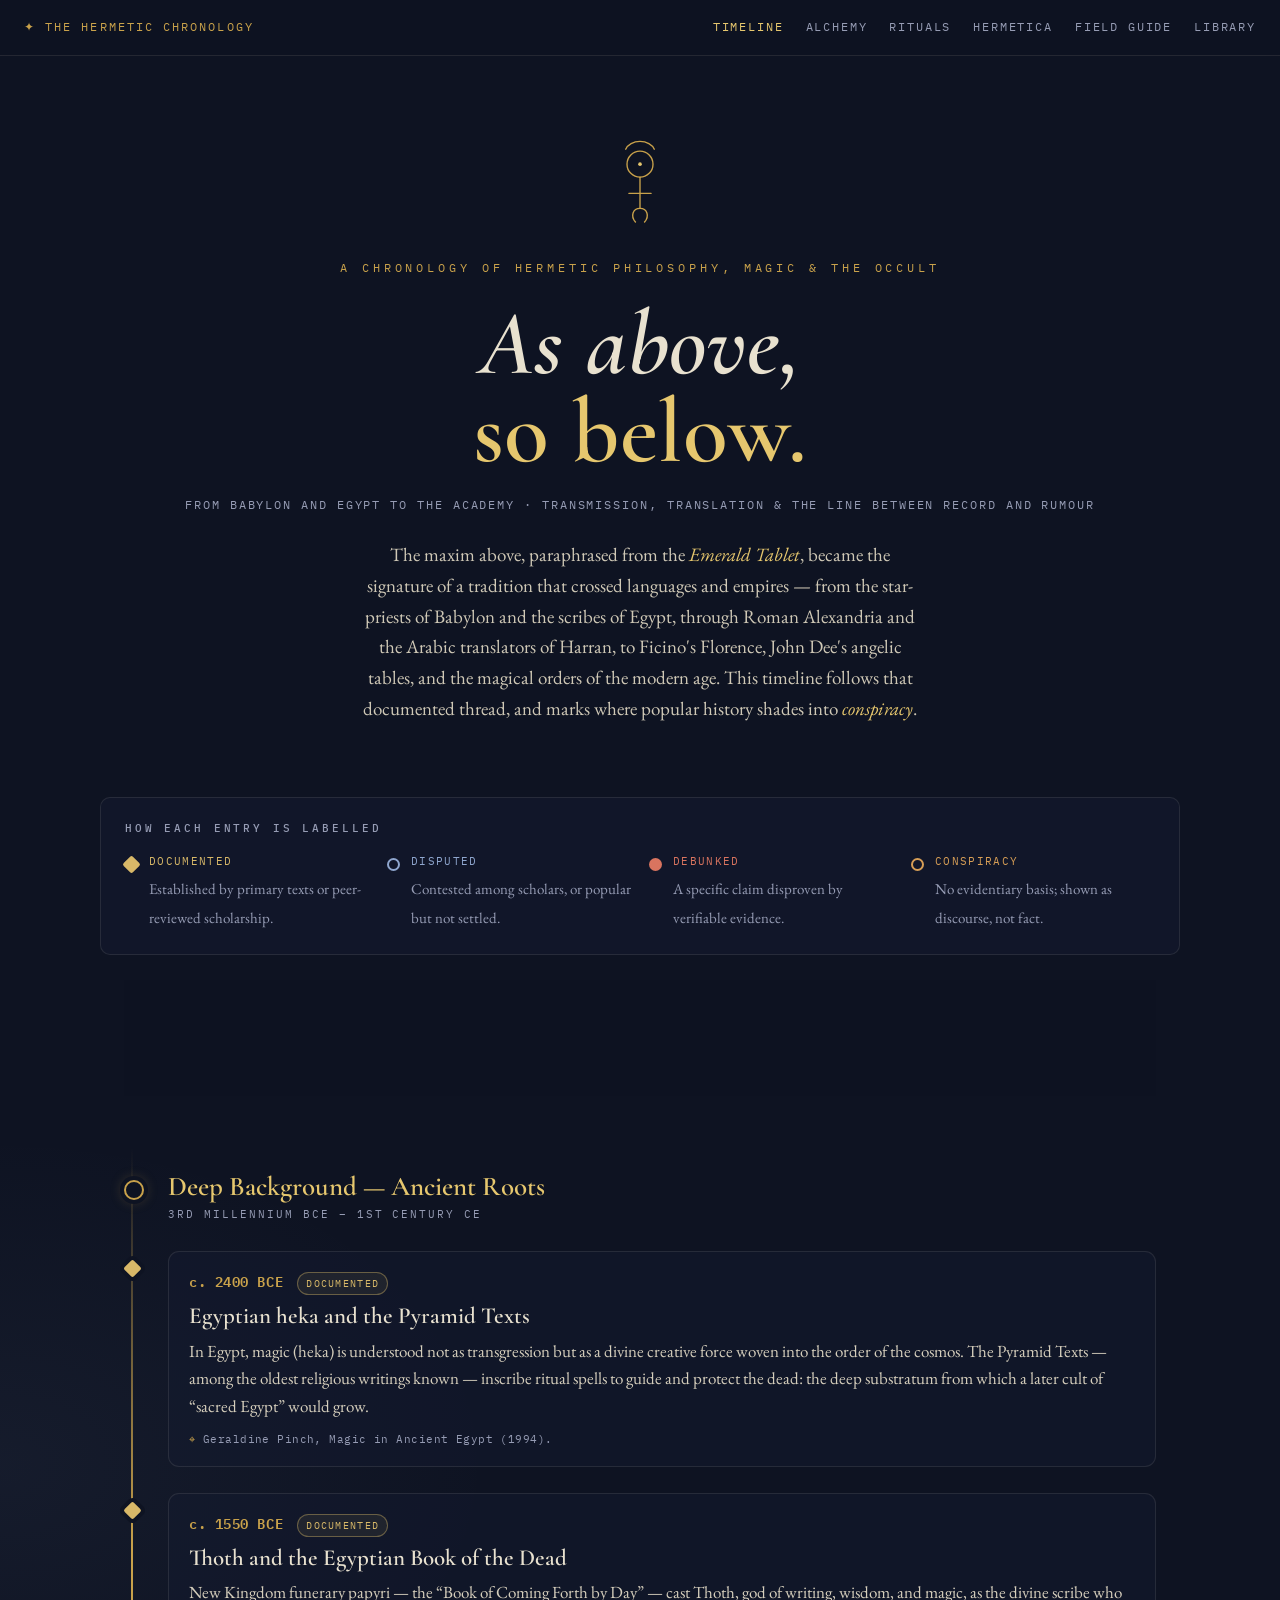
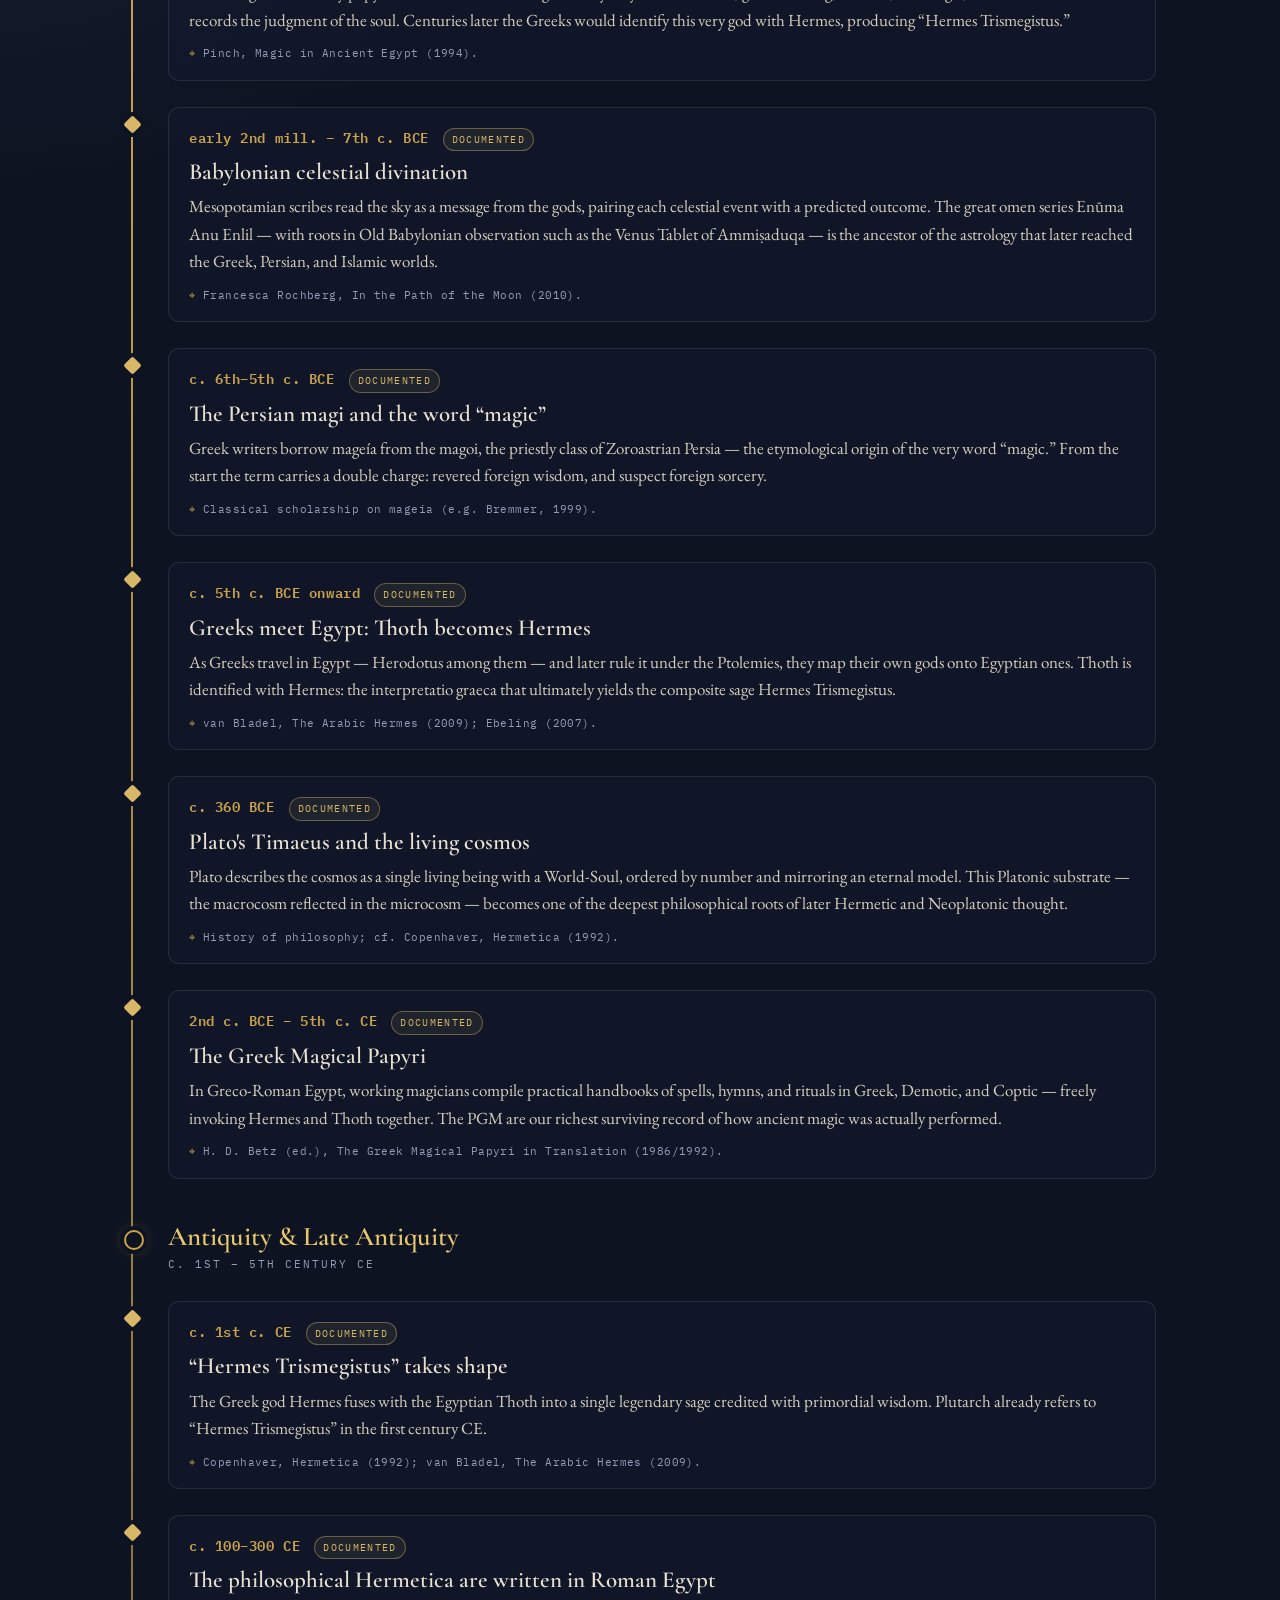
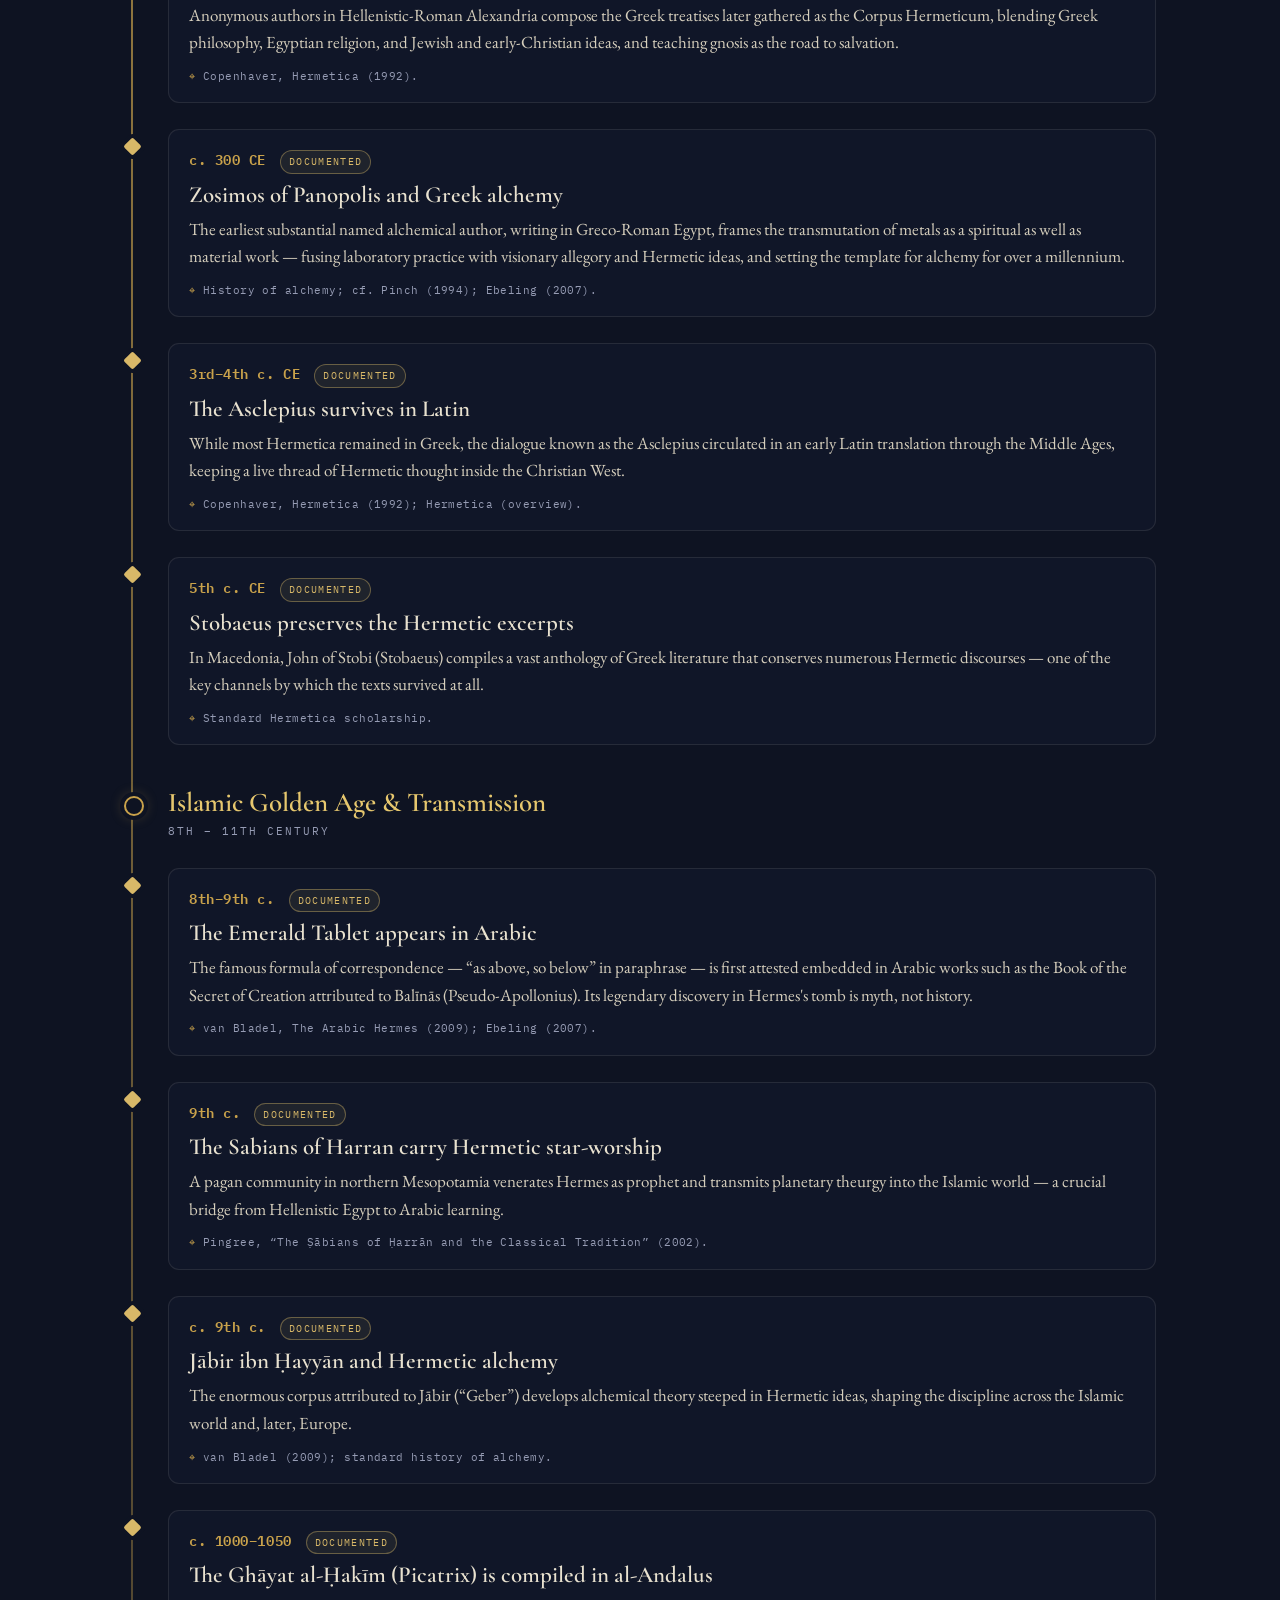
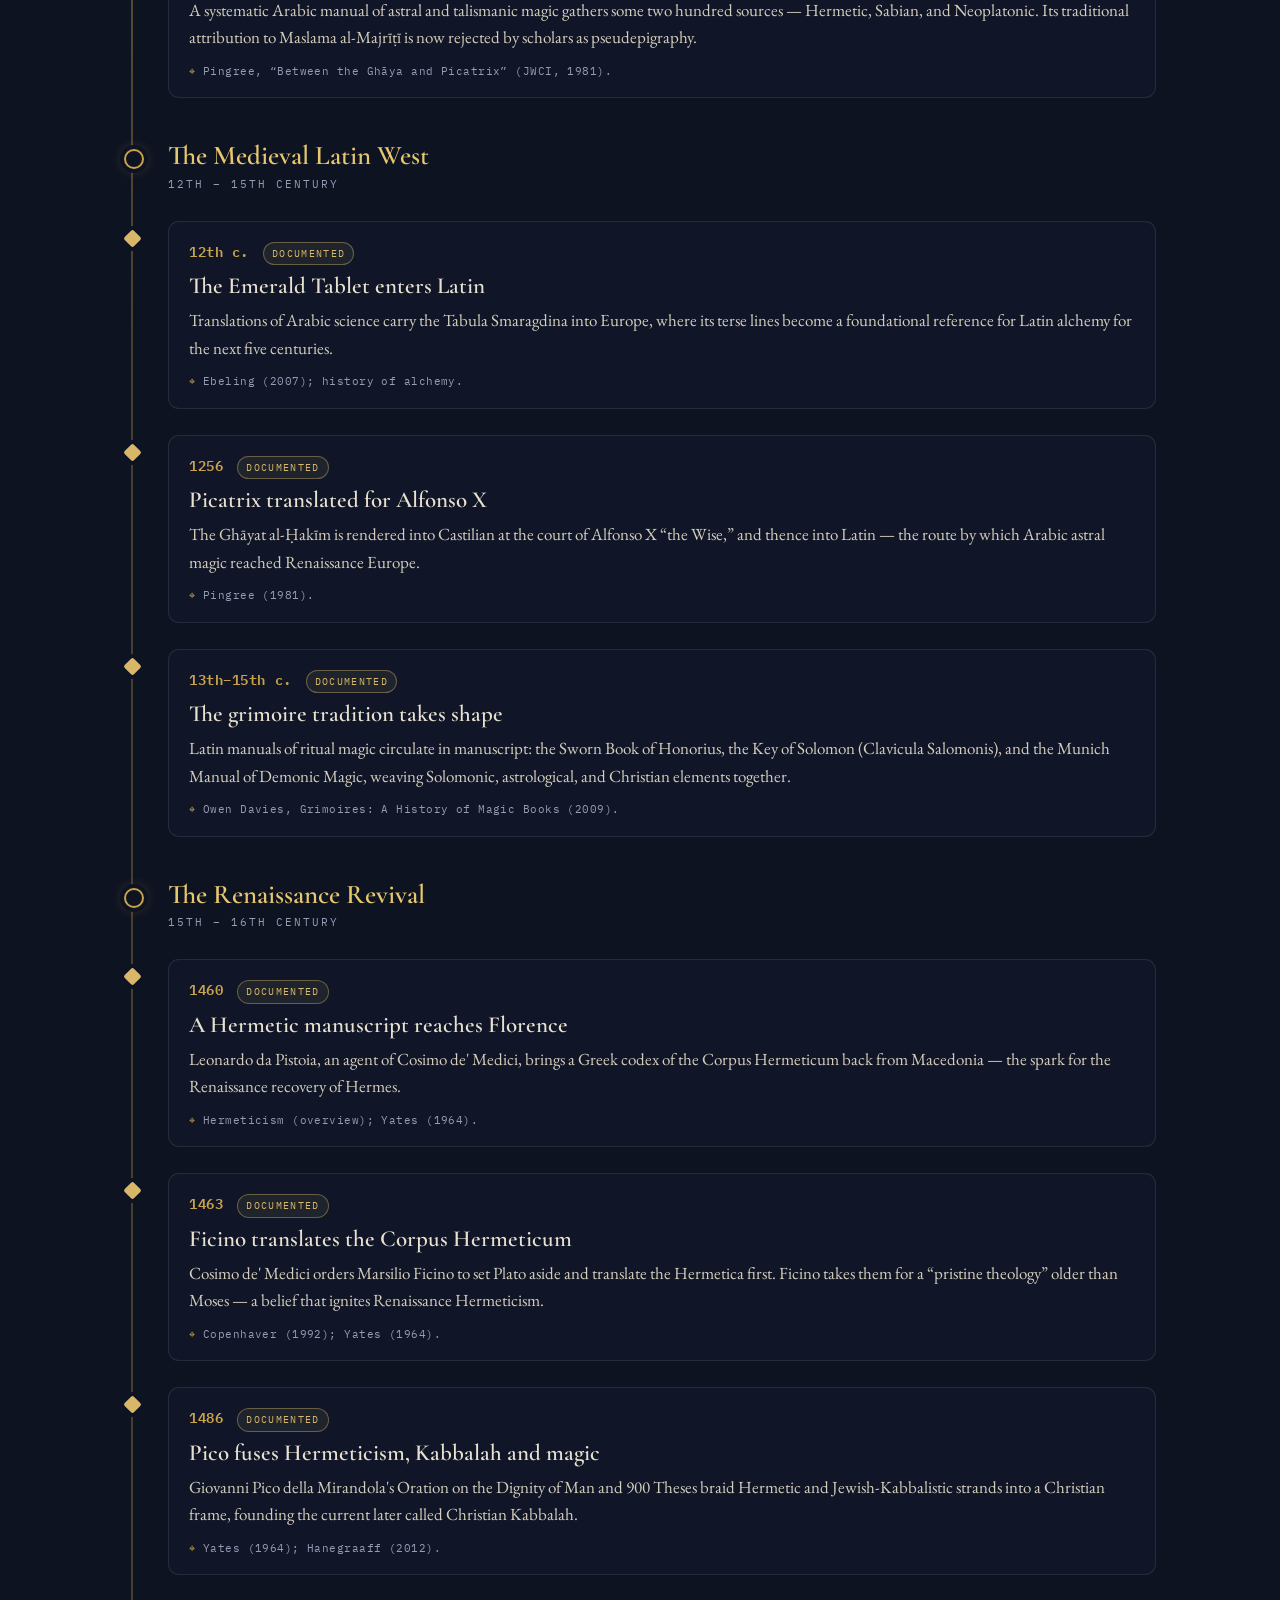
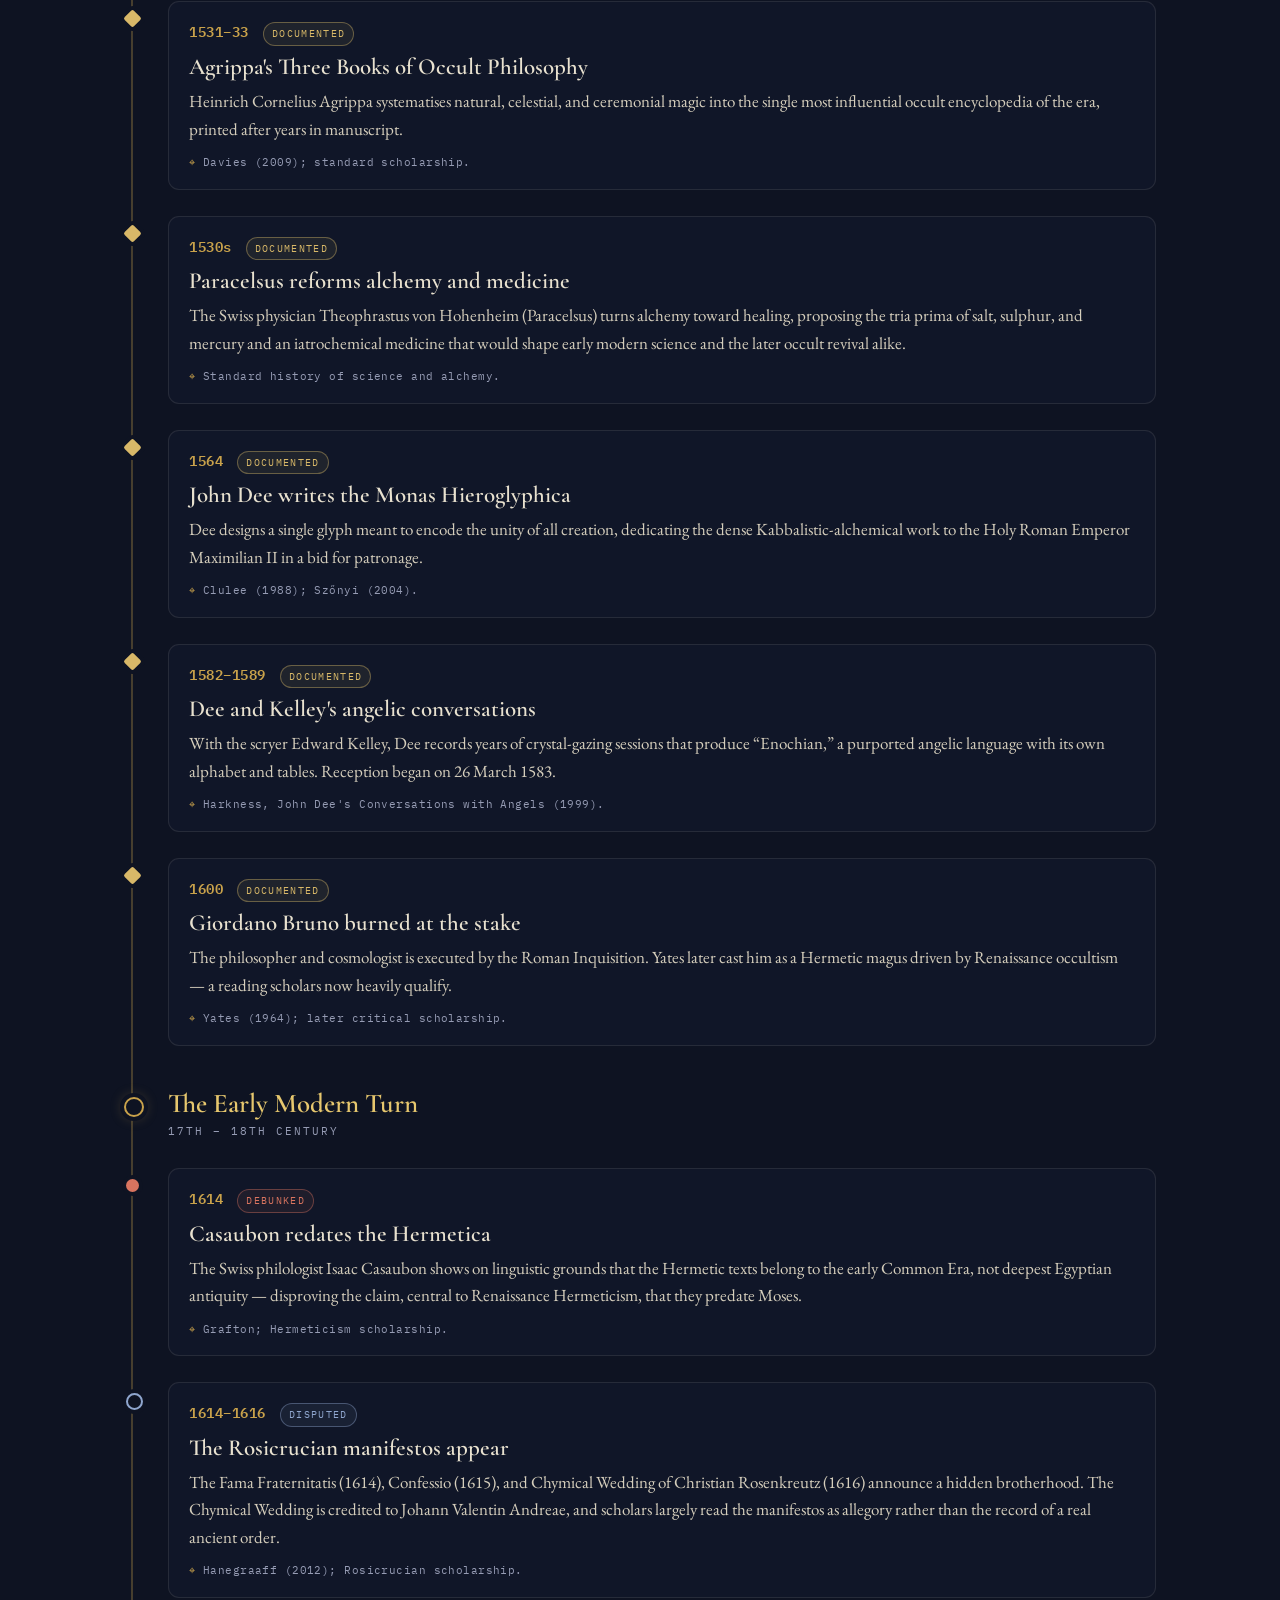
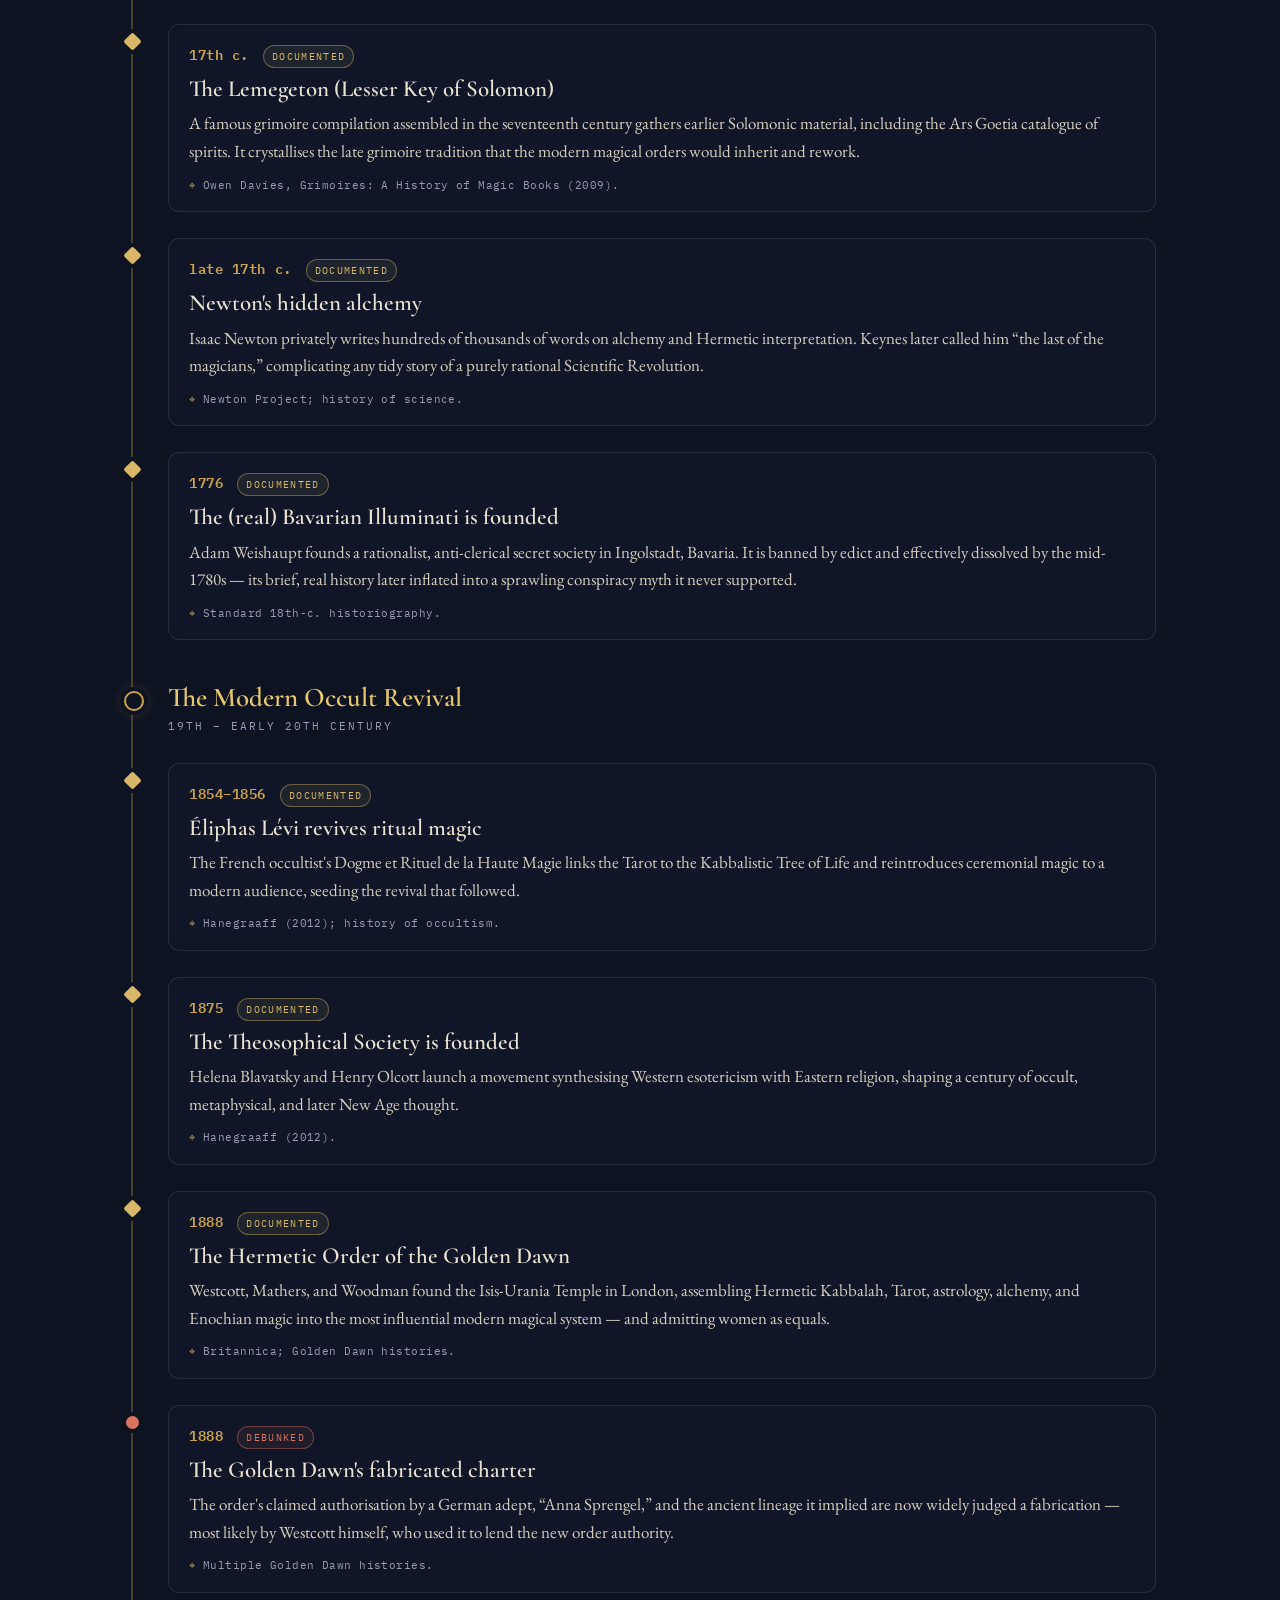
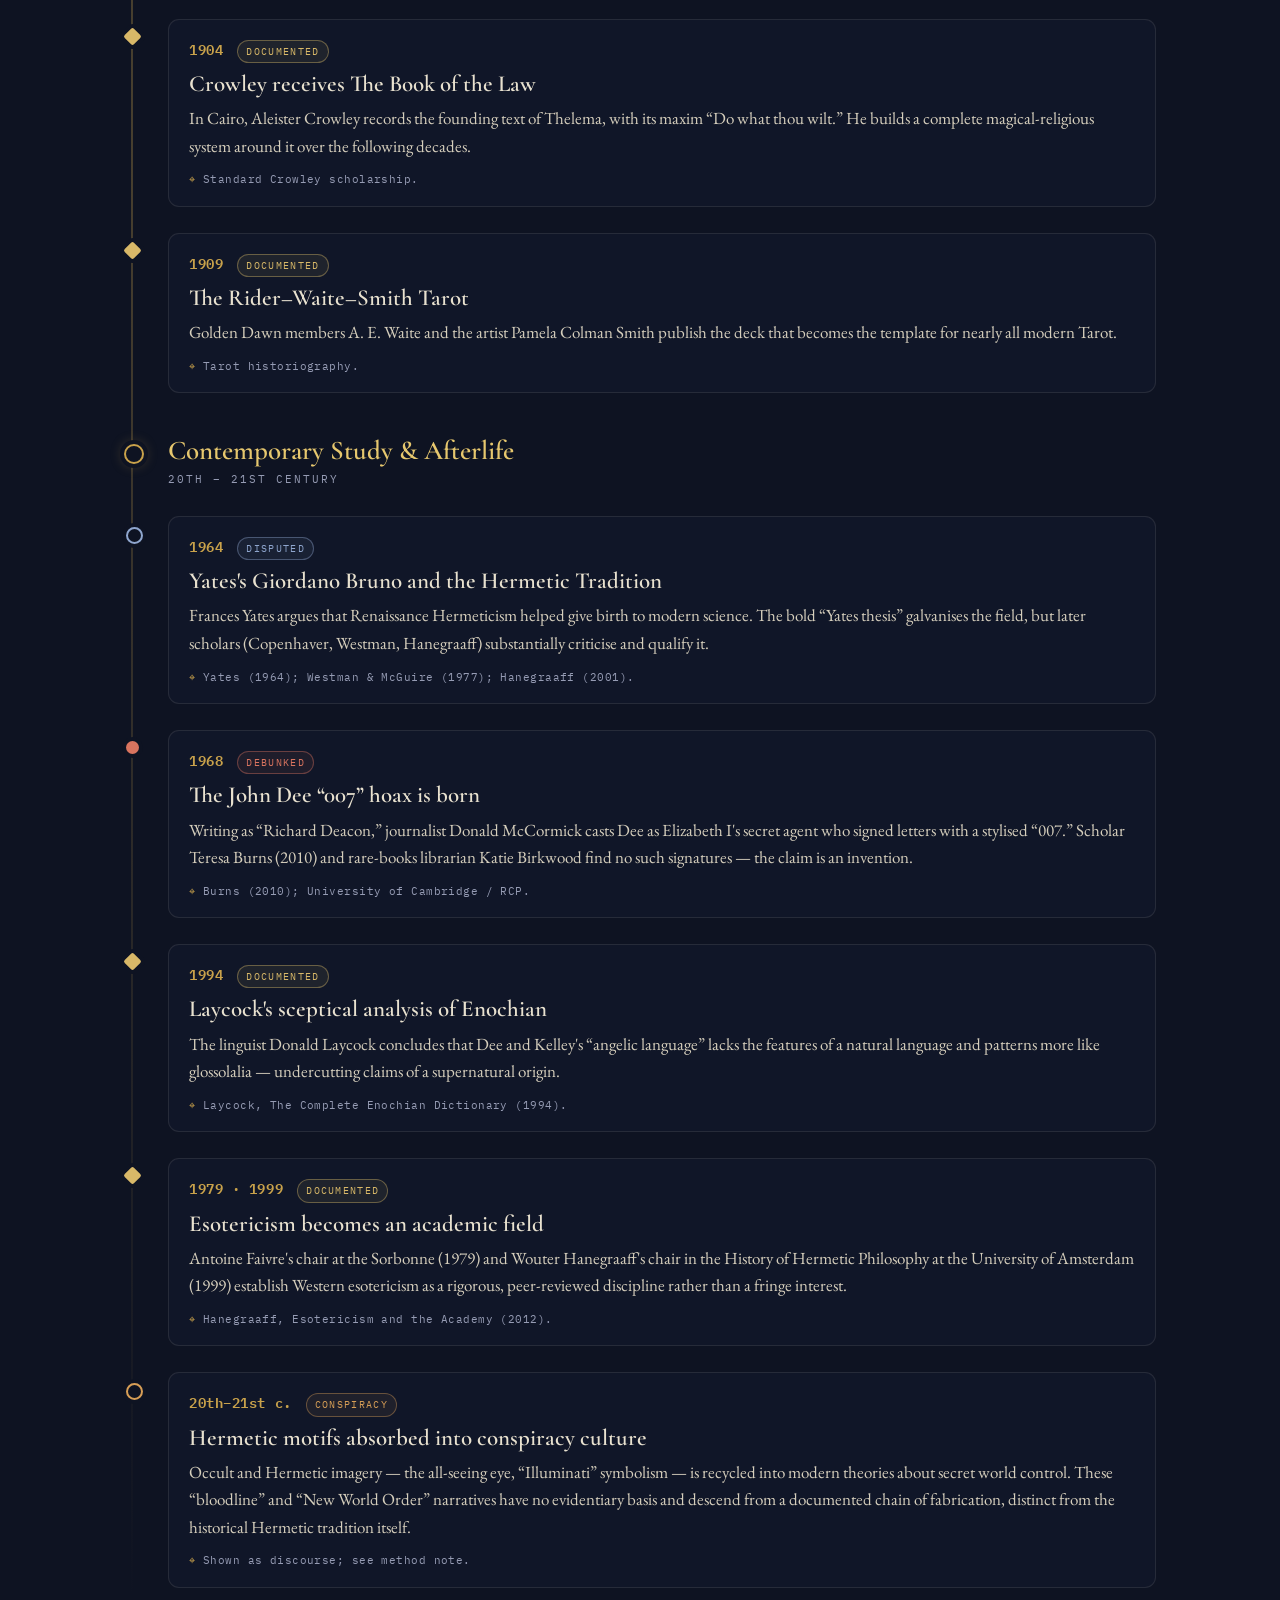
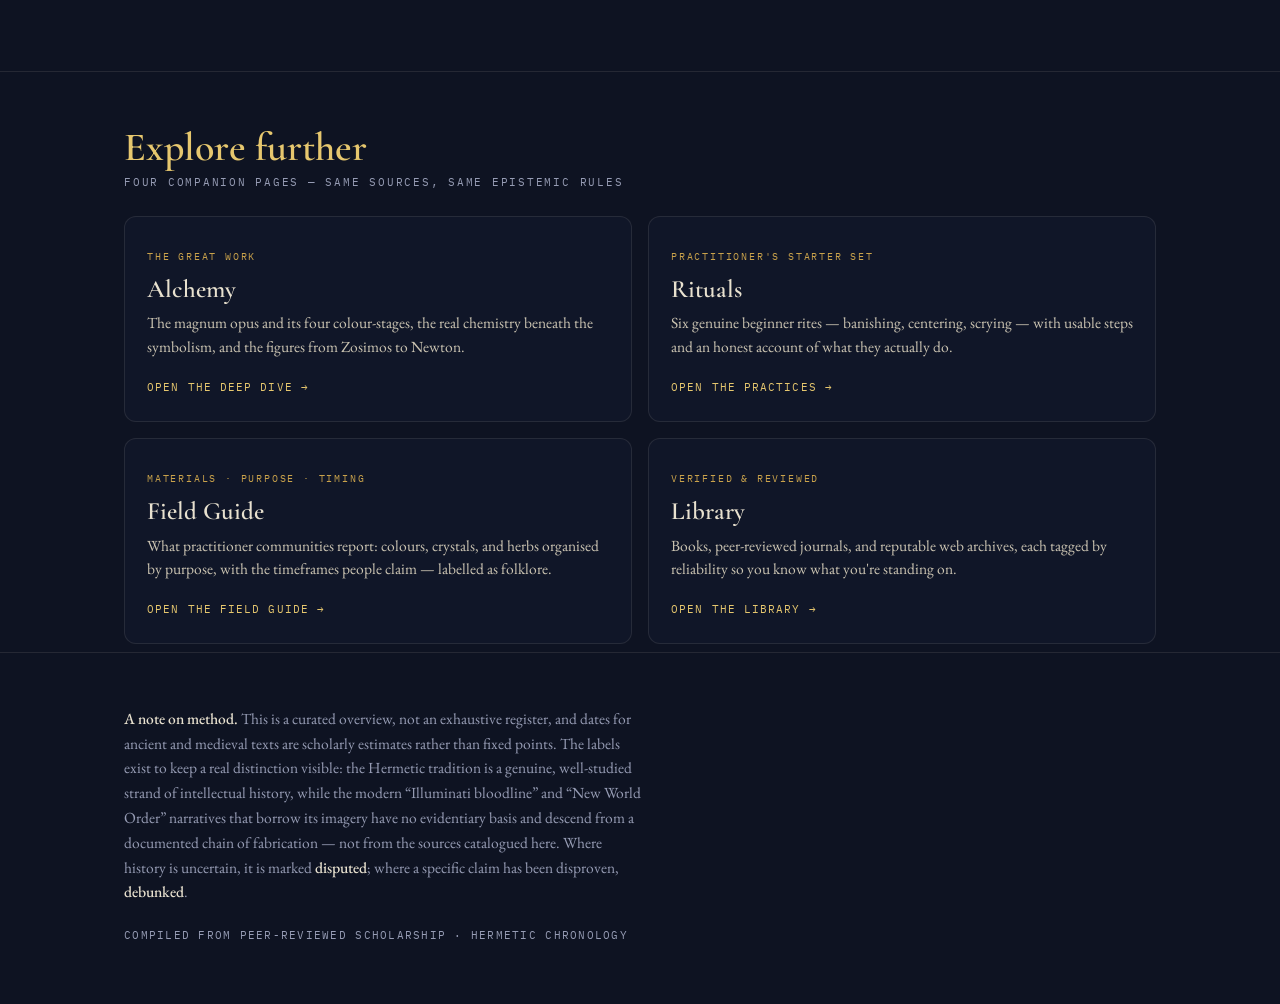
==== commit bbf0d849: "push before moving to claude code" ====
--- a/index.html
+++ b/index.html
@@ -18,6 +18,7 @@
     <a href="index.html" aria-current="page">Timeline</a>
     <a href="alchemy.html">Alchemy</a>
     <a href="rituals.html">Rituals</a>
+    <a href="hermetica.html">Hermetica</a>
     <a href="field-guide.html">Field Guide</a>
     <a href="library.html">Library</a>
   </nav>
--- a/styles.css
+++ b/styles.css
@@ -331,3 +331,5 @@
   .stage .pair{grid-template-columns:1fr;}
   .page-standfirst{font-size:17px;}
 }
+
+.stack{display:flex;flex-direction:column;gap:16px;}
